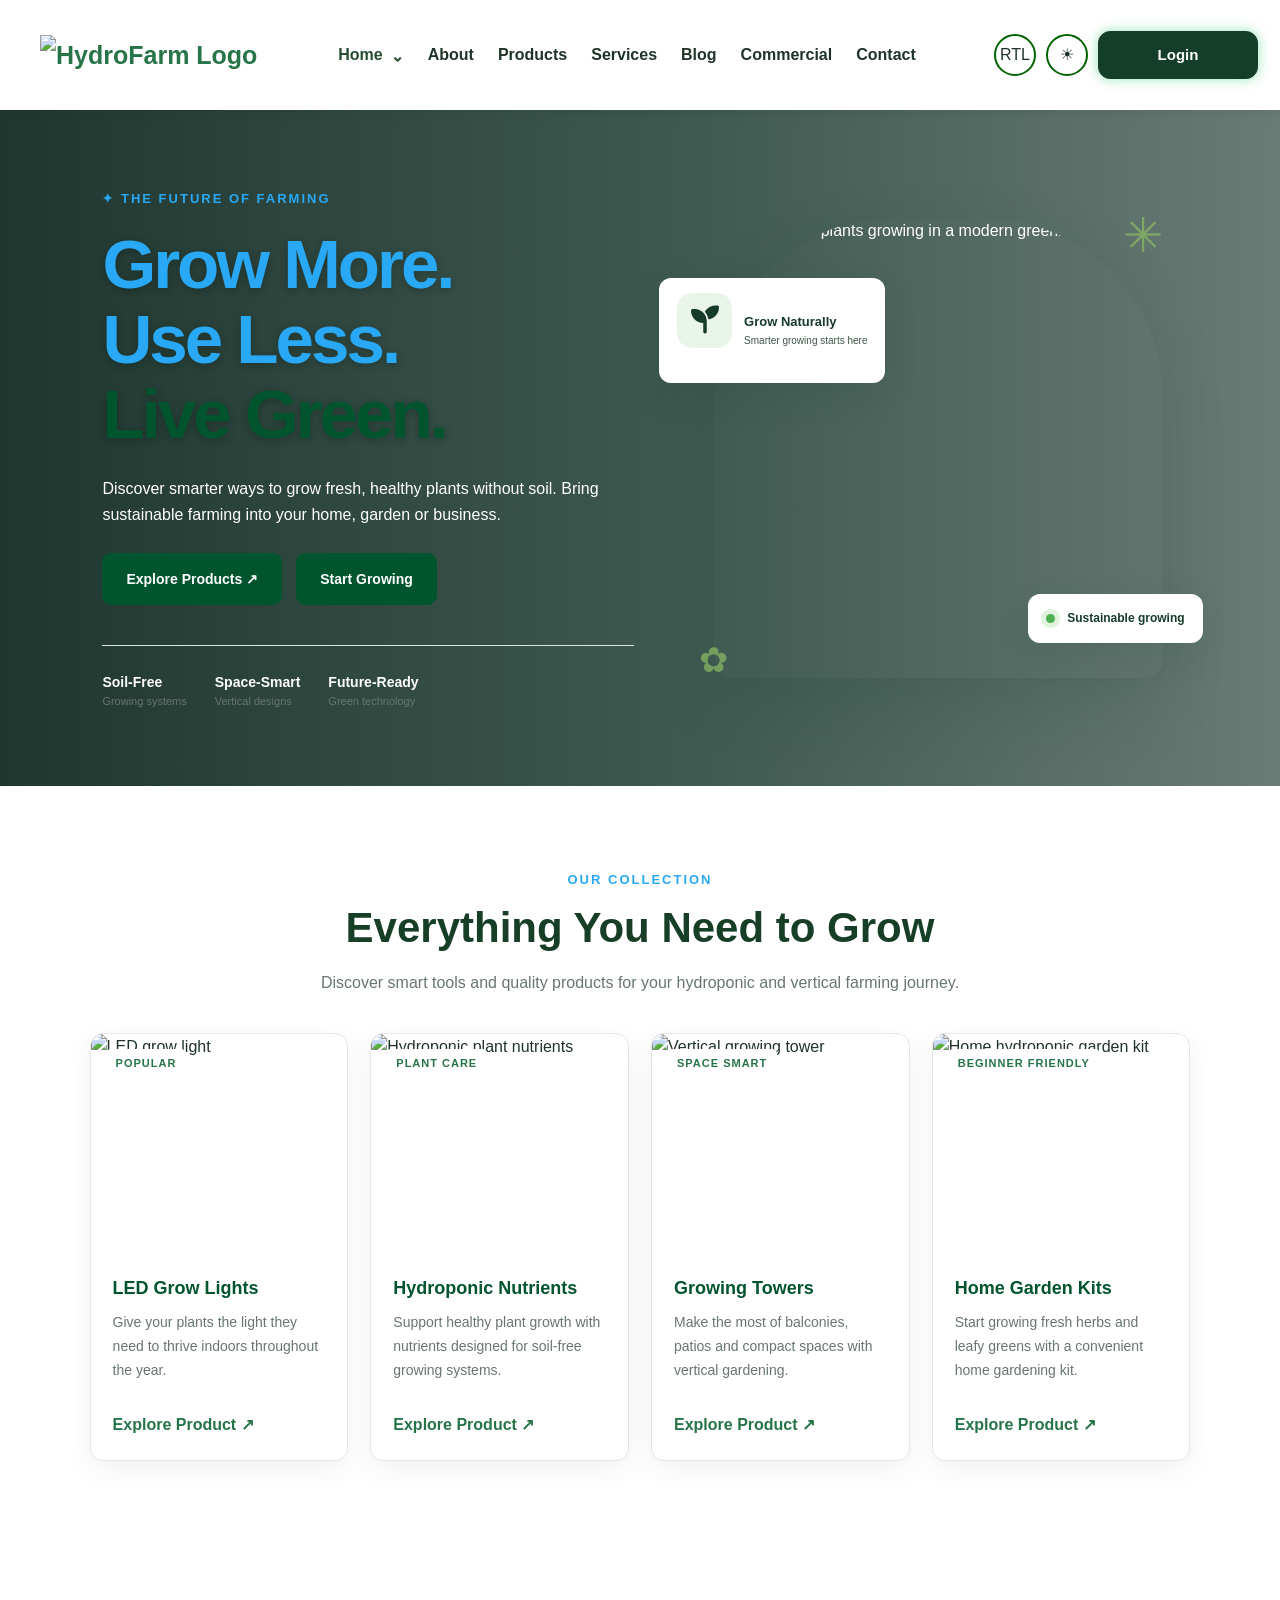
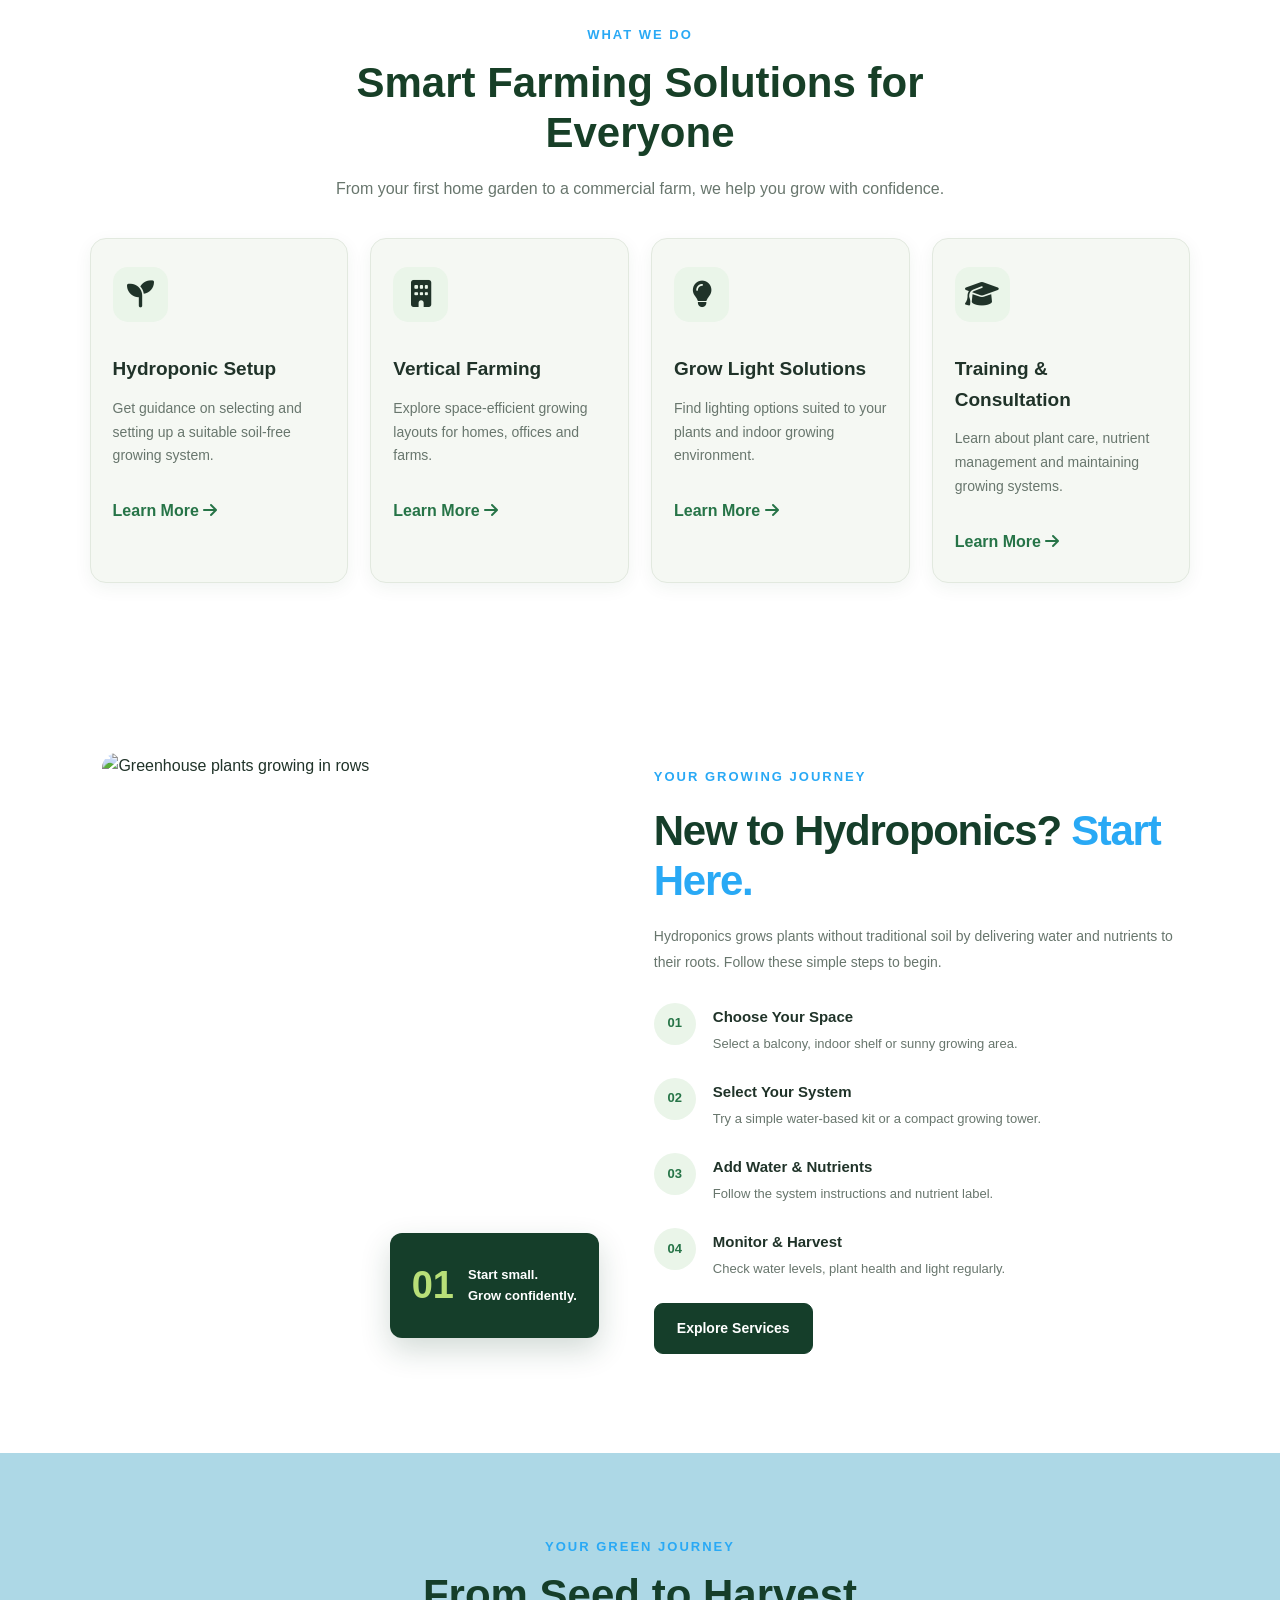
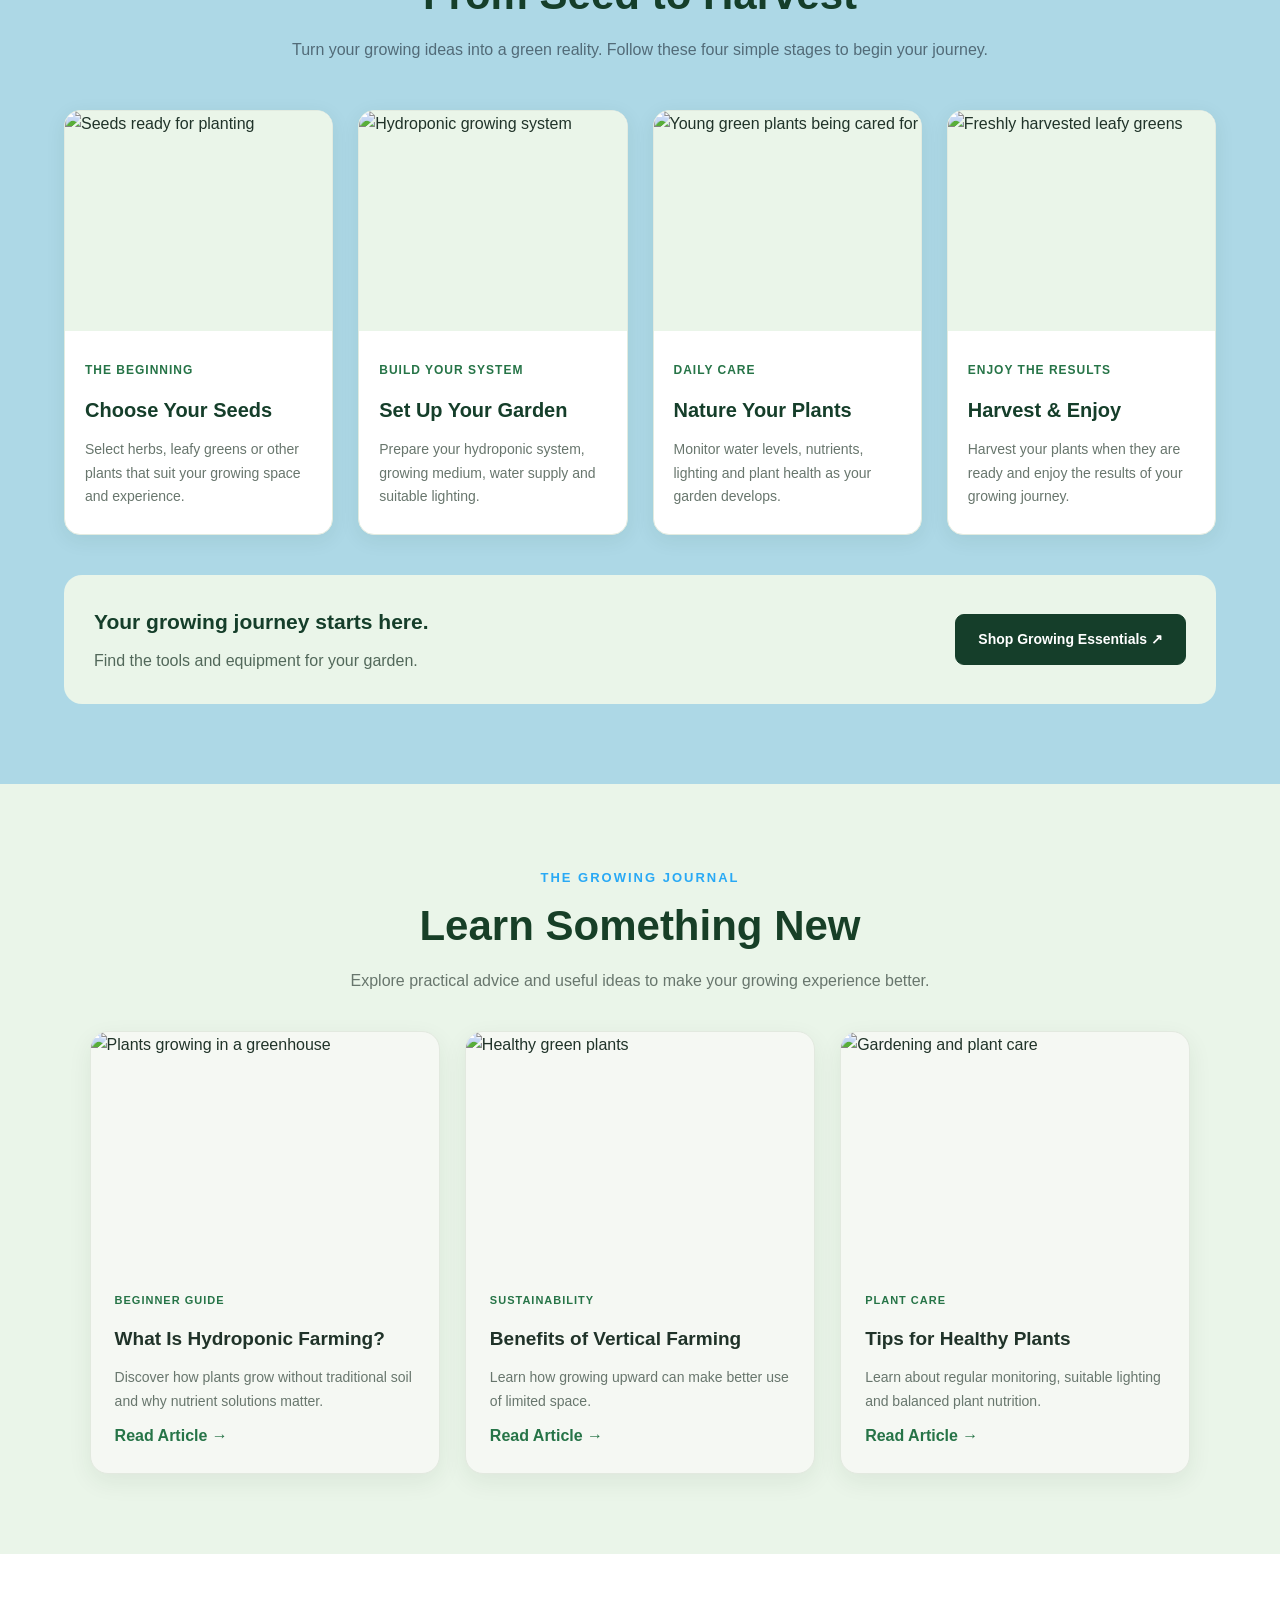
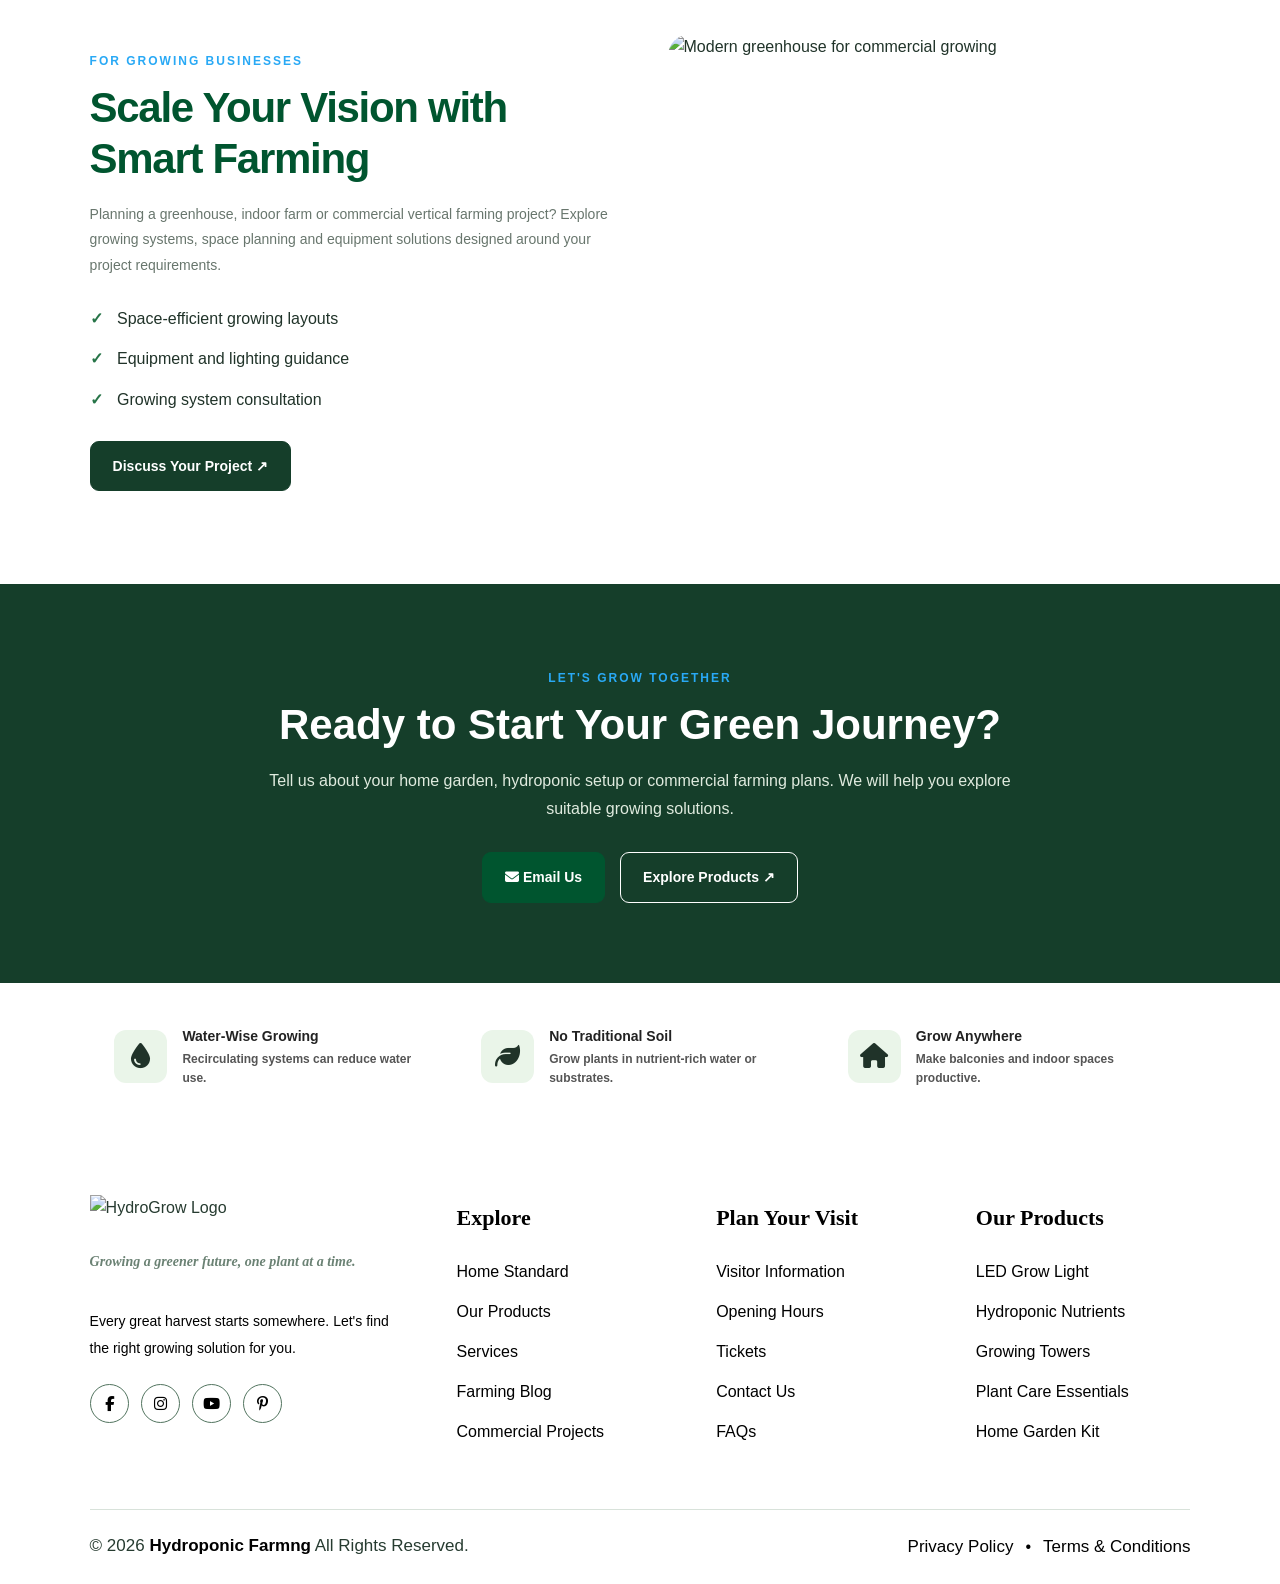
==== index.html @ 1d4b977a "Add files via upload" ====
<!DOCTYPE html>
<html lang="en">
<head>
    <meta charset="UTF-8">
    <meta name="viewport" content="width=device-width, initial-scale=1.0">
    <meta name="description" content="Discover hydroponic growing systems, vertical farms, grow lights, nutrients and commercial farming solutions.">
    <title>Hydroponic & Vertical Farming</title>

    <link rel="stylesheet" href="Demo website style.css">
    <link rel="stylesheet" href="theme.css">
    <link rel="stylesheet" href="Products.css">
    <script src="Products.js" defer></script>
    <link rel="stylesheet"
 href="https://cdnjs.cloudflare.com/ajax/libs/font-awesome/6.5.2/css/all.min.css">
</head>
<body>


<!-- Navigation -->
<header class="navbar">

    <!-- Logo -->
    <a href="index.html" class="logo">
        <img src="Images/hydrofarm-logo1.png" alt="HydroFarm Logo">
    </a>

    <!-- Mobile Menu Button -->
    <button class="menu-btn" id="menuBtn" aria-label="Toggle menu">
        ☰
    </button>

    <!-- Navigation Links -->
    <nav id="navMenu">

        <!-- Home Dropdown -->
        <div class="nav-dropdown" id="homeDropdown">

            <button
                class="nav-dropdown-btn"
                id="homeDropdownBtn"
                aria-expanded="false"
                aria-controls="homeDropdownMenu"
                type="button">

                <span>Home</span>
                <span class="dropdown-arrow">⌃</span>

            </button>

            <div class="dropdown-menu" id="homeDropdownMenu">

                <a href="index.html" class="dropdown-option">
                    Home-Classic
                </a>

                <a href="Home Standard.html" class="dropdown-option">
                    Home-Standard
                </a>

            </div>
        </div>

        <!-- Other Navigation Links -->
        <a href="About.html">About</a>
        <a href="Products.html">Products</a>
        <a href="Services.html">Services</a>
        <a href="Blog.html">Blog</a>
        <a href="Commercial.html">Commercial</a>
        <a href="Contact.html">Contact</a>

    </nav>

    <!-- Header Action Buttons -->
    <div class="header-actions">

        <button
            id="directionBtn"
            class="circle-btn"
            type="button"
            title="Switch RTL/LTR">
            RTL
        </button>

        <button
            id="themeBtn"
            class="circle-btn"
            type="button"
            title="Switch dark/light mode">
             <i class="fas fa-sun"></i>
        </button>

        <a href="Login.html" class="login-btn">
            Login
        </a>

    </div>

</header>


    <main>
        <!-- Home -->
        <section class="hero" id="home">
            <div class="hero-content">
                <span class="eyebrow"><b>✦ THE FUTURE OF FARMING</b></span>
                <h1>Grow More.<br>Use Less.<br><span>Live Green.</span></h1>

                <p>
                    Discover smarter ways to grow fresh, healthy plants
                    without soil. Bring sustainable farming into your
                    home, garden or business.
                </p>

                <div class="hero-actions">
                    <a href="Products.html" class="btn btn-primary">
                    Explore Products ↗
                    </a>
                    <a href="#guide" class="btn btn-outline">
                        Start Growing
                    </a>
                </div>

                <div class="hero-stats">
                    <div>
                        <strong>Soil-Free</strong>
                        <span>Growing systems</span>
                    </div>
                    <div>
                        <strong>Space-Smart</strong>
                        <span>Vertical designs</span>
                    </div>
                    <div>
                        <strong>Future-Ready</strong>
                        <span>Green technology</span>
                    </div>
                </div>
            </div>

            <div class="hero-visual">
                <div class="hero-image">
                    <img
                      src="https://images.unsplash.com/photo-1530836369250-ef72a3f5cda8?auto=format&fit=crop&w=1000&q=85"
                      alt="Fresh green plants growing in a modern greenhouse">
                </div>
                <div class="floating-card card-top">
                    <span class="service-icon">
            <i class="fa-solid fa-seedling"></i>
        </span>
                    <div>
                        <strong>Grow Naturally</strong>
                        <small>Smarter growing starts here</small>
                    </div>
                </div>
                <div class="floating-card card-bottom">
                    <span class="live-dot"></span>
                    Sustainable growing
                </div>
                <span class="decor decor-one">✳</span>
                <span class="decor decor-two">✿</span>
            </div>
        </section>

        
<!-- SECTION 1: FEATURED PRODUCTS -->
<section class="home-section products-section" id="products">
    <div class="section-heading">
        <span class="section-label">OUR COLLECTION</span>
        <h2>Everything You Need to Grow</h2>
        <p>Discover smart tools and quality products for your
           hydroponic and vertical farming journey.</p>
    </div>

    <div class="product-grid">
        <article class="product-card">
            <img src="Images/Lighting.jpg" alt="LED grow light">
            <div class="product-info">
                <span class="product-tag">POPULAR</span>
                <h3>LED Grow Lights</h3>
                <p>Give your plants the light they need to thrive
                   indoors throughout the year.</p>
                <a href="Products.html" class="product-link">Explore Product ↗</a>
            </div>
        </article>

        <article class="product-card">
            <img src="Images/Nutrients.jpg" alt="Hydroponic plant nutrients">
            <div class="product-info">
                <span class="product-tag">PLANT CARE</span>
                <h3>Hydroponic Nutrients</h3>
                <p>Support healthy plant growth with nutrients
                   designed for soil-free growing systems.</p>
                <a href="products.html" class="product-link">Explore Product ↗</a>
            </div>
        </article>

        <article class="product-card">
            <img src="Images/Growing Tower.jpeg" alt="Vertical growing tower">
            <div class="product-info">
                <span class="product-tag">SPACE SMART</span>
                <h3>Growing Towers</h3>
                <p>Make the most of balconies, patios and
                   compact spaces with vertical gardening.</p>
                <a href="products.html" class="product-link">Explore Product ↗</a>
            </div>
        </article>

        <article class="product-card">
            <img src="Images/Home Garden kit.jpeg" alt="Home hydroponic garden kit">
            <div class="product-info">
                <span class="product-tag">BEGINNER FRIENDLY</span>
                <h3>Home Garden Kits</h3>
                <p>Start growing fresh herbs and leafy greens
                   with a convenient home gardening kit.</p>
                <a href="products.html" class="product-link">Explore Product ↗</a>
            </div>
        </article>
    </div>
</section>


<!-- SECTION 2: OUR SERVICES -->
<section class="home-section services-section" id="services">
    <div class="section-heading">
        <span class="section-label">WHAT WE DO</span>
        <h2>Smart Farming Solutions for Everyone</h2>
        <p>From your first home garden to a commercial farm,
           we help you grow with confidence.</p>
    </div>

    <div class="service-grid">
        <article class="service-card">
            <span class="service-icon">
            <i class="fa-solid fa-seedling"></i>
        </span>
            <h3>Hydroponic Setup</h3>
            <p>Get guidance on selecting and setting up
               a suitable soil-free growing system.</p>
            <a href="Services.html#system-setup" class="learn-more">
    Learn More
    <i class="fa-solid fa-arrow-right"></i>
</a>
        </article>

        <article class="service-card">
            <span class="service-icon">
            <i class="fa-solid fa-building"></i>
        </span>
            <h3>Vertical Farming</h3>
            <p>Explore space-efficient growing layouts
               for homes, offices and farms.</p>
            <a href="Services.html#vertical-farming" class="learn-more">
    Learn More
    <i class="fa-solid fa-arrow-right"></i>
</a>
        </article>

        <article class="service-card">
            <span class="service-icon">
            <i class="fa-solid fa-lightbulb"></i>
        </span>
            <h3>Grow Light Solutions</h3>
            <p>Find lighting options suited to your plants
               and indoor growing environment.</p>
            <a href="Services.html#grow-lights" class="learn-more">
    Learn More
    <i class="fa-solid fa-arrow-right"></i>
</a>
        </article>

        <article class="service-card">
            <span class="service-icon">
            <i class="fa-solid fa-graduation-cap"></i>
        </span>
            <h3>Training & Consultation</h3>
            <p>Learn about plant care, nutrient management
               and maintaining growing systems.</p>
            <a href="Services.html#training" class="learn-more">
    Learn More
    <i class="fa-solid fa-arrow-right"></i>
</a>
</article>
    </div>
</section>


<!-- Getting Started Guide -->
        <section class="guide-section section-pad" id="guide">
            <div class="guide-image">
                <img src="Images/Hydro Grow.jpeg"
                     alt="Greenhouse plants growing in rows">
                <div class="guide-badge">
                    <strong>01</strong>
                    <span>Start small.<br>Grow confidently.</span>
                </div>
            </div>

            <div class="guide-content">
                <span class="eyebrow">YOUR GROWING JOURNEY</span>
                <h2>New to Hydroponics? <span>Start Here.</span></h2>
                <p>
                    Hydroponics grows plants without traditional soil by
                    delivering water and nutrients to their roots.
                    Follow these simple steps to begin.
                </p>

                <div class="guide-step">
                    <span>01</span>
                    <div>
                        <h3>Choose Your Space</h3>
                        <p>Select a balcony, indoor shelf or sunny growing area.</p>
                    </div>
                </div>
                <div class="guide-step">
                    <span>02</span>
                    <div>
                        <h3>Select Your System</h3>
                        <p>Try a simple water-based kit or a compact growing tower.</p>
                    </div>
                </div>
                <div class="guide-step">
                    <span>03</span>
                    <div>
                        <h3>Add Water & Nutrients</h3>
                        <p>Follow the system instructions and nutrient label.</p>
                    </div>
                </div>
                <div class="guide-step">
                    <span>04</span>
                    <div>
                        <h3>Monitor & Harvest</h3>
                        <p>Check water levels, plant health and light regularly.</p>
                    </div>
                </div>

                <a href="Services.html" class="btn btn-primary">Explore Services</a>
            </div>
        </section>

        
<!-- FROM SEED TO HARVEST SECTION -->
<section class="home-section growing-journey" id="growing-journey">

    <div class="section-heading">
        <span class="section-label">YOUR GREEN JOURNEY</span>
        <h2>From Seed to Harvest</h2>
        <p>
            Turn your growing ideas into a green reality.
            Follow these four simple stages to begin your journey.
        </p>
    </div>

    <div class="journey-grid">

        <article class="journey-card">
            <div class="journey-image">
                <img src="https://images.openai.com/static-rsc-4/laPDtwfWB7x_mYzNQVy4AVX5gczpp1MYtW0mBjUUhuLgsRih-iyQB8n3aySgAECqVFrZUuNMejgtlQ34CsvMs4uOxG6k3aVwr4HMOtHiqcfyshX1XBNC2CRhuJgwHwJ1_CMMY5y2VlRjrvypDsx1McM4yxM2LsfWuIJ-66L0RxRb8qsvPK1Mo9UEW0eZeQac?purpose=fullsize"
                     alt="Seeds ready for planting">
            </div>
            <div class="journey-info">
                <span class="journey-label">THE BEGINNING</span>
                <h3>Choose Your Seeds</h3>
                <p>
                    Select herbs, leafy greens or other plants
                    that suit your growing space and experience.
                </p>
            </div>
        </article>

        <article class="journey-card">
            <div class="journey-image">
                <img src="https://images.openai.com/static-rsc-4/8_D9HpbYccD54U1O4oKFGG8KBFbTTvFDsy6oyhKM2a5kppI2V4eMaiGUsXeQMnFAGkc35G7nu4OCMx4szwvEWk9XmXLlIpM9ECM3dt_IJ6n0JbD_LncAJIm_EmFGmHVpYXfgVc_sn5tfJC4dWUUcl53amHxiuT079HYbCpan_jB_9j9FBg7O_TWgmcuI4_dF?purpose=fullsize"
                     alt="Hydroponic growing system">
            </div>
            <div class="journey-info">
                <span class="journey-label">BUILD YOUR SYSTEM</span>
                <h3>Set Up Your Garden</h3>
                <p>
                    Prepare your hydroponic system, growing medium,
                    water supply and suitable lighting.
                </p>
            </div>
        </article>

        <article class="journey-card">
            <div class="journey-image">
                <img src="https://images.openai.com/static-rsc-4/_48DK7Mi42ES18Aer_qyID7BKCCMGYrzeb2TPNBhr3-UrBtlWAPXwJ-zUjAERQgy1I-TB147TMkhudRya3wnzY7MujOaeAlgNCVPO6RaX_VkakALY8Rqohbidf7ASNuAyykNSQy2-fpQHJpprNERe1g7yn0tfaCqORE4A4tnLgOR1q77RJDETEfl-ZWqrPtO?purpose=fullsize"
                     alt="Young green plants being cared for">
            </div>
            <div class="journey-info">
                <span class="journey-label">DAILY CARE</span>
                <h3>Nature Your Plants</h3>
                <p>
                    Monitor water levels, nutrients, lighting
                    and plant health as your garden develops.
                </p>
            </div>
        </article>

        <article class="journey-card">
            <div class="journey-image">
                <img src="Images/Fresh Harvest.jpg"
                     alt="Freshly harvested leafy greens">
            </div>
            <div class="journey-info">
                <span class="journey-label">ENJOY THE RESULTS</span>
                <h3>Harvest & Enjoy</h3>
                <p>
                    Harvest your plants when they are ready
                    and enjoy the results of your growing journey.
                </p>
            </div>
        </article>

    </div>

    <div class="journey-action">
        <div>
            <h3>Your growing journey starts here.</h3>
            <p>Find the tools and equipment for your garden.</p>
        </div>

        <a href="Products.html" class="btn btn-primary">
            Shop Growing Essentials ↗
        </a>
    </div>

</section>



<!-- SECTION 4: BLOG PREVIEW -->
<section class="home-section blog-section" id="blogs">
    <div class="section-heading">
        <span class="section-label">THE GROWING JOURNAL</span>
        <h2>Learn Something New</h2>
        <p>Explore practical advice and useful ideas
           to make your growing experience better.</p>
    </div>

    <div class="blog-grid">
        <article class="blog-card">
            <img
                src="https://images.unsplash.com/photo-1530836369250-ef72a3f5cda8?auto=format&fit=crop&w=800&q=85"
                alt="Plants growing in a greenhouse">
            <div class="blog-content">
                <span class="blog-category">BEGINNER GUIDE</span>
                <h3>What Is Hydroponic Farming?</h3>
                <p>Discover how plants grow without traditional soil
                   and why nutrient solutions matter.</p>
                <a href="Blog-Article.html?article=hydroponic" class="read-article">
    Read Article →
</a>
            </div>
        </article>

        <article class="blog-card">
            <img
                src="https://images.unsplash.com/photo-1497250681960-ef046c08a56e?auto=format&fit=crop&w=800&q=85"
                alt="Healthy green plants">
            <div class="blog-content">
                <span class="blog-category">SUSTAINABILITY</span>
                <h3>Benefits of Vertical Farming</h3>
                <p>Learn how growing upward can make better
                   use of limited space.</p>
                <a href="Blog-Article.html?article=vertical" class="read-article">
    Read Article →
</a>
            </div>
        </article>

        <article class="blog-card">
            <img
                src="https://images.unsplash.com/photo-1416879595882-3373a0480b5b?auto=format&fit=crop&w=800&q=85"
                alt="Gardening and plant care">
            <div class="blog-content">
                <span class="blog-category">PLANT CARE</span>
                <h3>Tips for Healthy Plants</h3>
                <p>Learn about regular monitoring, suitable lighting
                   and balanced plant nutrition.</p>
                   <a href="Blog-Article.html?article=lighting" class="read-article">
    Read Article →
</a>
                
            </div>
        </article>
    </div>
</section>


<!-- SECTION 5: COMMERCIAL FARMING -->
<section class="home-section commercial-section" id="commercial">
    <div class="commercial-content">
        <span class="section-label">FOR GROWING BUSINESSES</span>
        <h2>Scale Your Vision with Smart Farming</h2>
        <p>
            Planning a greenhouse, indoor farm or commercial
            vertical farming project? Explore growing systems,
            space planning and equipment solutions designed
            around your project requirements.
        </p>

        <div class="commercial-features">
            <div>
                <span>✓</span>
                Space-efficient growing layouts
            </div>
            <div>
                <span>✓</span>
                Equipment and lighting guidance
            </div>
            <div>
                <span>✓</span>
                Growing system consultation
            </div>
        </div>

        <a href="#contact" class="btn btn-primary">
            Discuss Your Project ↗
        </a>
    </div>

    <div class="commercial-image">
        <img
            src="https://images.unsplash.com/photo-1530836369250-ef72a3f5cda8?auto=format&fit=crop&w=1000&q=85"
            alt="Modern greenhouse for commercial growing">
    </div>
</section>


<!-- SECTION 6: CONTACT / CALL TO ACTION -->
<section class="home-section contact-cta" id="contact">
    <div class="cta-content">
        <span class="section-label">LET'S GROW TOGETHER</span>
        <h2>Ready to Start Your Green Journey?</h2>
        <p>
            Tell us about your home garden, hydroponic setup
            or commercial farming plans. We will help you
            explore suitable growing solutions.
        </p>

        <div class="cta-buttons">
            <a href="mailto:hello@hydrofarm.example"
               class="btn btn-light">
                <span><i class="fa-solid fa-envelope"></i></span> Email Us
            </a>

            <a href="#products" class="btn btn-cta-outline">
                Explore Products ↗
            </a>
        </div>
    </div>
</section>


        <!-- Benefits -->
        <section class="benefits section-pad">
            <div class="benefit">
                <span class="benefit-icon">
                    <i class="fa-solid fa-droplet"></i>
                </span>
                <div>
                    <h3>Water-Wise Growing</h3>
                    <p><b>Recirculating systems can reduce water use.</b></p>
                </div>
            </div>
            <div class="benefit">
                <span class="benefit-icon">
                    <i class="fa-solid fa-leaf"></i>
                </span>
                <div>
                    <h3>No Traditional Soil</h3>
                    <p><b>Grow plants in nutrient-rich water or substrates.</b></p>
                </div>
            </div>
            <div class="benefit">
                <span class="benefit-icon">
                    <i class="fa-solid fa-house"></i>
                </span>
                <div>
                    <h3>Grow Anywhere</h3>
                    <p><b>Make balconies and indoor spaces productive.</b></p>
                </div>
            </div>
        </section>


        <!-- Footer -->


<footer class="main-footer">

    <div class="footer-container">

        <!-- Brand Section -->
        <div class="footer-brand">

            <a href="#home" class="footer-logo">
                <img src="Images/hydrofarm-logo1.png"
                     alt="HydroGrow Logo">
            </a>

            <p class="tagline">
                Growing a greener future, one plant at a time.
            </p>

            <p class="brand-description">
                Every great harvest starts somewhere.
                Let's find the right growing solution for you.
            </p>

            <div class="social-icons">
                <a href="#" aria-label="Facebook">
                    <i class="fa-brands fa-facebook-f"></i>
                </a>

                <a href="#" aria-label="Instagram">
                    <i class="fa-brands fa-instagram"></i>
                </a>

                <a href="#" aria-label="YouTube">
                    <i class="fa-brands fa-youtube"></i>
                </a>

                <a href="#" aria-label="Pinterest">
                    <i class="fa-brands fa-pinterest-p"></i>
                </a>
            </div>
        </div>

        <!-- Column 1 -->
        <div class="footer-column">
            <strong><h3>Explore</h3></strong>

            <ul>
                <li><a href="Home Standard.html">Home Standard</a></li>
                <li><a href="Products.html">Our Products</a></li>
                <li><a href="Services.html">Services</a></li>
                <li><a href="Blog.html">Farming Blog</a></li>
                <li><a href="Commercial.html">Commercial Projects</a></li>
            </ul>
        </div>

        <!-- Column 2 -->
        <div class="footer-column">
            <strong><h3>Plan Your Visit</h3></strong>

            <ul>
                <li><a href="Book-Visit.html">Visitor Information</a></li>
                <li><a href="Book-Visit.html">Opening Hours</a></li>
                <li><a href="#tickets">Tickets</a></li>
                <li><a href="Contact.html">Contact Us</a></li>
                <li><a href="Contact.html">FAQs</a></li>
            </ul>
        </div>

        <!-- Column 3 -->
        <div class="footer-column">
            <strong><h3>Our Products</h3></strong>

            <ul>
                <li><a href="Products.html">LED Grow Light</a></li>
                <li><a href="Products.html">Hydroponic Nutrients</a></li>
                <li><a href="Products.html">Growing Towers</a></li>
                <li><a href="Products.html">Plant Care Essentials</a></li>
                <li><a href="Products.html">Home Garden Kit</a></li>
            </ul>
        </div>

    </div>

    <!-- Bottom Footer -->
    <div class="footer-bottom">

        <p>
            &copy; <span id="current-year"></span>
            <strong>Hydroponic Farmng</strong> All Rights Reserved.
        </p>

        <div class="legal-links">
            <a href="#privacy">Privacy Policy</a>
            <span class="separator">•</span>
            <a href="#terms">Terms &amp; Conditions</a>
        </div>

    </div>

</footer>


<script>
    document.getElementById("current-year").textContent =
        new Date().getFullYear();
</script>

<script src="Demo website script.js"></script>

</body>
</html>
---- Demo website style.css ----
/* HydroGrow brand colors */
:root {
    --primary: #064E46;
    --primary-dark: #043B35;
    --secondary: #75C442;
    --secondary-light: #EAF5E2;

    --background: #FFFFFF;
    --surface: #F5F8F3;
    --text: #203329;
    --muted: #68766D;
    --border: #DDE6DE;
}

/* Dark mode */
body.dark {
    --background: #151A17;
    --surface: #202722;
    --text: #F0F5F1;
    --muted: #B7C1B9;
    --border: #354239;
}

/* Apply theme colors */
body {
    background: var(--background);
    color: var(--text);
}

h1, h2, h3, h4 {
    color: var(--primary);
}

body.dark h1,
body.dark h2,
body.dark h3,
body.dark h4 {
    color: var(--text);
}

a {
    color: var(--primary);
}

.btn-primary,
button.primary-btn {
    background: var(--primary);
    color: #FFFFFF;
    border: 1px solid var(--primary);
}

.btn-primary:hover,
button.primary-btn:hover {
    background: var(--primary-dark);
}

.btn-secondary,
button.secondary-btn {
    background: var(--secondary);
    color: #153E2A;
    border: 1px solid var(--secondary);
}

.btn-secondary:hover,
button.secondary-btn:hover {
    filter: brightness(0.95);
}

.product-card,
.service-card,
.blog-card,
.journey-card {
    background: var(--surface);
    border-color: var(--border);
}

.section-label,
.product-tag,
.journey-label {
    color: var(--primary);
}

body.dark .section-label,
body.dark .product-tag,
body.dark .journey-label {
    color: var(--secondary);
}





/* ===== GLOBAL STYLES ===== */
:root {
    --green: #267447;
    --green-dark: #153e2a;
    --green-light: #eaf5e9;
    --lime: #b8df78;
    --text: #203329;
    --muted: #68766d;
    --white: #ffffff;
    --background: lightblue;
}

* {
    margin: 0;
    padding: 0;
    box-sizing: border-box;
}

html {
    scroll-behavior: smooth;
    scroll-padding-top: 85px;
}

body {
    font-family: Arial, Helvetica, sans-serif;
    background: var(--background);
    margin: 0;
    padding-top: 0;
    color: var(--text);
    line-height: 1.6;
}

a {
    text-decoration: none;
    color: inherit;
}

button, input, select, textarea {
    font: inherit;
}

button, a {
    -webkit-tap-highlight-color: transparent;
}

img {
    display: block;
    width: 100%;
    object-fit: cover;
}

section {
    scroll-margin-top: 75px;
}

.section-pad {
    padding: 90px 8%;
}

/* ===== NAVIGATION ===== */
.navbar {
    position: sticky;
    top: 0;
    z-index: 1000;

    width: 100%;
    box-sizing: border-box;

    display: flex;
    align-items: center;
    justify-content: space-between;

    background-color: #ffffff;
    box-shadow: 0 2px 10px rgba(0, 0, 0, 0.08);
}

.nav-links .nav-button {
    background: var(--green);
    color: green;
    align-items: center;
    padding: 12px 19px;
    border-radius: 7px;
}

.logo {
  display: inline-flex;
  flex-shrink: 0;
  align-items: center;
  gap: 8px;
  padding-left: 30px;
  margin-left: 10px;
  color: var(--green);
  font-size: 25px;
  font-weight: bold;
  white-space: nowrap;
  
}

.logo img {
    display: block;
    width: 220px;
    max-width: 100%;
    height: auto;
    object-fit: contain;
}

/* Logo Visibility */
body.dark .navbar .logo {
    display: inline-flex;
    align-items: center;
    visibility: visible !important;
    opacity: 1 !important;
}

body.dark .navbar .logo img {
    display: block;
    visibility: visible !important;
    opacity: 1 !important;
    max-width: 100%;
    height: auto;
}

nav {
  display: flex;
  gap: 22px;
}

nav a {
  font-size: 13px;
  font-weight: bold;
}

nav a:hover {
  color: blue;
}

.header-actions {
  display: flex;
  position: sticky;
    top: 0;
    z-index: 1000;
  gap: 8px;
}

.circle-btn {
  width: 42px;
  height: 42px;
  border: 2px solid darkgreen;
  transition: all 0.3s ease;
  cursor: pointer;
  transition: all 0.3s ease;
  border-radius: 50%;
  background: white;
  color: var(--text);
}

.circle-btn:hover {
    background-color: #228b22;
    color: #ffffff;
    border-color: #228b22;
    transform: translateY(-3px);
    box-shadow: 0 5px 12px rgba(34, 139, 34, 0.3);
}

.login-btn {
    display: inline-block;
    padding: 10px 25px;
    background: linear-gradient(135deg, #2ecc71, darkgreen);
    color: #ffffff !important;
    text-decoration: none;
    font-size: 16px;
    font-weight: bold;
    border: 2px solid #72e69a;
    border-radius: 30px;
    box-shadow: 0 0 12px rgba(46, 204, 113, 0.5);
    transition: all 0.3s ease;
}

/* Hover Effect */
.login-btn:hover {
    background: #ffffff;
    color: #16803d !important;
    transform: translateY(-3px) scale(1.05);
    box-shadow: 0 0 22px rgba(46, 204, 113, 0.8);
}

.menu-btn {
  display: none;
  padding: 8px 12px;
  border: 1px solid var(--border);
  border-radius: 8px;
  background: var(--card);
  color: var(--text);
  font-size: 20px;
}

/* Home dropdown container */
.nav-dropdown {
    position: relative;
}

/* Home button */
.nav-dropdown-btn {
    display: inline-flex;
    align-items: center;
    justify-content: center;
    gap: 8px;
    white-space: nowrap;
}

/* Arrow animation */
.dropdown-arrow {
    display: inline-block;
    width: 12px;
    text-align: center;
    line-height: 1;
    font-size: 16px;
    transform: rotate(180deg);
    transition: none;
}

/* Dropdown box */
.dropdown-menu {
    position: absolute;
    top: calc(100% + 15px);
    left: -18px;
    width: 310px;
    padding: 22px 25px;
    background: #ffffff;
    border: 3px solid #23a3b7;
    border-radius: 28px;
    box-shadow: 0 15px 35px rgba(0, 0, 0, 0.12);
    z-index: 2000;

    opacity: 0;
    visibility: hidden;
    transform: translateY(12px);
    transition: all 0.25s ease;
}

/* Show dropdown */
.nav-dropdown.open .dropdown-menu {
    opacity: 1;
    visibility: visible;
    transform: translateY(0);
}

/* Rotate arrow when open */
.nav-dropdown.open .dropdown-arrow {
    transform: rotate(180deg);
}

/* Dropdown links */
.dropdown-option {
    display: block;
    padding: 13px 0;
    color: #304b32;
    text-decoration: none;
    font-size: 19px;
    font-weight: 600;
    transition: color 0.3s;
}

.dropdown-option.active {
    color: #21a2b6;
    border-bottom: 4px solid #21a2b6;
    width: fit-content;
}

.dropdown-option:hover {
    color: #21a2b6;
}

/* Mobile dropdown */
@media (max-width: 768px) {
    .nav-dropdown {
        width: 100%;
    }

    .nav-dropdown-btn {
        width: 100%;
        justify-content: space-between;
    }

    .dropdown-menu {
        position: static;
        width: auto;
        margin-top: 10px;
        border-radius: 18px;
        padding: 12px 20px;
        box-shadow: none;
    }
}

/* ===== HERO SECTION ===== */
.hero {
    min-height: 650px;
    padding: 75px 8%;
    display: grid;
    grid-template-columns: 1fr 0.9fr;
    align-items: center;
    gap: 65px;
    background:
        radial-gradient(circle at 90% 15%, lightblue, transparent 35%),
        linear-gradient(120deg, lightblue, lightblue);
    overflow: hidden;
}

.eyebrow {
    display: inline-block;
    font-size: 12px;
    font-weight: 800;
    letter-spacing: 2px;
    color: var(--primary);
    margin-bottom: 18px;
}

.hero h1 {
    font-size: clamp(46px, 5.4vw, 76px);
    line-height: 1.08;
    letter-spacing: -3px;
    color: var(--green-dark);
}

.hero h1 span,
.section-heading h2 span,
.guide-content h2 span,
.commercial-content h2 span,
.contact-intro h2 span {
    color: var(--green);
}

.hero-content > p {
    max-width: 500px;
    color: var(--muted);
    margin: 25px 0;
    font-size: 16px;
}

.hero-actions {
    display: flex;
    flex-wrap: wrap;
    gap: 14px;
}

.btn {
    display: inline-flex;
    justify-content: center;
    align-items: center;
    gap: 8px;
    border: 2px solid transparent;
    border-radius: 7px;
    padding: 13px 22px;
    font-size: 14px;
    font-weight: 700;
    cursor: pointer;
    transition: transform 0.3s, background 0.3s, color 0.3s;
}

.btn:hover {
    transform: translateY(-3px);
}

.btn-primary {
    background: var(--green);
    color: white;
}

.btn-primary:hover {
    background: var(--green-dark);
}

.btn-outline {
    border-color: #c9d9ca;
    color: var(--green-dark);
    background: white;
}

.btn-outline:hover {
    border-color: var(--green);
}

.hero-stats {
    display: flex;
    flex-wrap: wrap;
    gap: 28px;
    margin-top: 40px;
    padding-top: 25px;
    border-top: 1px solid #d9e6d7;
}

.hero-stats div {
    display: flex;
    flex-direction: column;
}

.hero-stats strong {
    color: var(--green-dark);
    font-size: 14px;
}

.hero-stats span {
    font-size: 11px;
    color: var(--muted);
}

/* Hero image and floating animation */
.hero-visual {
    position: relative;
    padding: 15px;
}

.hero-image {
    height: 460px;
    border-radius: 180px 180px 18px 18px;
    overflow: hidden;
    box-shadow: 0 25px 65px rgba(21, 62, 42, 0.15);
    animation: imageReveal 1s ease both;
}

.hero-image img {
    height: 100%;
    transition: transform 0.7s;
}

.hero-image:hover img {
    transform: scale(1.05);
}

.floating-card {
    position: absolute;
    z-index: 2;
    display: flex;
    align-items: center;
    gap: 12px;
    padding: 15px 18px;
    border-radius: 12px;
    background: white;
    box-shadow: 0 12px 35px rgba(21, 62, 42, 0.12);
    animation: float 4s ease-in-out infinite;
}

.card-top {
    top: 75px;
    left: -40px;
}

.card-top > span {
    font-size: 28px;
}

.floating-card strong,
.floating-card small {
    display: block;
}

.floating-card strong {
    font-size: 13px;
}

.floating-card small {
    font-size: 10px;
    color: var(--muted);
}

.card-bottom {
    bottom: 50px;
    right: -25px;
    font-size: 12px;
    font-weight: 700;
    animation-delay: 1s;
}

.live-dot {
    width: 9px;
    height: 9px;
    border-radius: 50%;
    background: #63b957;
    box-shadow: 0 0 0 5px #e1f3dc;
}

.decor {
    position: absolute;
    color: #8bbd65;
    opacity: 0.7;
    animation: float 5s ease-in-out infinite;
}

.decor-one {
    top: -5px;
    right: 15px;
    font-size: 48px;
}

.decor-two {
    bottom: 5px;
    left: 0;
    font-size: 35px;
    animation-delay: 1.5s;
}

/* ===== BENEFITS ===== */
.benefits {
    padding-top: 30px;
    padding-bottom: 30px;
    display: grid;
    grid-template-columns: repeat(3, 1fr);
    gap: 25px;
    background: white;
}

.benefit {
    display: flex;
    gap: 15px;
    align-items: center;
    padding: 12px;
}

.benefit-icon {
    flex-shrink: 0;
    width: 53px;
    height: 53px;
    display: grid;
    place-items: center;
    background: var(--green-light);
    border-radius: 12px;
    font-size: 25px;
}

.benefit h3 {
    font-size: 14px;
    margin-bottom: 3px;
    color: darkgreen;
}

.benefit p {
    font-size: 12px;
    color: var(--muted);
}

/* ===== PRODUCTS ===== */
.products-section {
    background: #f8faf6;
}

.section-heading1 {
    text-align: center;
    margin-bottom: 35px;
}

.section-heading1 .eyebrow {
    margin-bottom: 8px;
}

.section-heading1 h2,
.guide-content h2,
.commercial-content h2,
.contact-intro h2 {
    font-size: clamp(30px, 3.5vw, 45px);
    line-height: 1.2;
    color: var(--green-dark);
    letter-spacing: -1.3px;
}

.section-heading1 p {
    margin-top: 12px;
    color: var(--muted);
}

.filter-buttons {
    display: flex;
    justify-content: center;
    flex-wrap: wrap;
    gap: 10px;
    margin-bottom: 35px;
}

.filter-btn {
    border: 1px solid #dce6da;
    padding: 10px 18px;
    border-radius: 30px;
    background: white;
    color: var(--text);
    font-size: 13px;
    font-weight: 600;
    cursor: pointer;
    transition: 0.3s;
}

.filter-btn:hover,
.filter-btn.active {
    background: var(--green);
    color: white;
    border-color: var(--green);
}

.product-grid {
    display: grid;
    grid-template-columns: repeat(3, minmax(0, 1fr));
    gap: 25px;
}

.product-card {
    background: white;
    border-radius: 14px;
    overflow: hidden;
    border: 1px solid #edf0e9;
    transition: transform 0.3s, box-shadow 0.3s;
    animation: fadeUp 0.6s ease both;
}

.product-card:hover {
    transform: translateY(-7px);
    box-shadow: 0 18px 40px rgba(21, 62, 42, 0.1);
}

.product-card[hidden] {
    display: none;
}

.product-image {
    height: 230px;
    position: relative;
    overflow: hidden;
    background: var(--green-light);
}

.product-image img {
    height: 100%;
    transition: transform 0.5s;
}

.product-card:hover .product-image img {
    transform: scale(1.07);
}

.product-tag {
    position: absolute;
    top: 15px;
    left: 15px;
    background: white;
    color: var(--green);
    padding: 6px 10px;
    border-radius: 5px;
    font-size: 10px;
    font-weight: 800;
    letter-spacing: 1px;
}

body.dark .product-tag {
    background-color: #294b35 !important;
    color: #ffffff !important;
    border: 1px solid #5a8063;
}

.product-info {
    padding: 20px;
}

.product-info h3 {
    font-size: 18px;
    color: var(--green-dark);
}

.product-info > p {
    color: var(--muted);
    font-size: 13px;
    margin: 8px 0 20px;
}

.product-bottom {
    display: flex;
    align-items: center;
    justify-content: space-between;
    gap: 10px;
}

.product-price {
    color: var(--green);
    font-size: 12px;
    font-weight: 700;
}

.details-btn {
    width: 38px;
    height: 38px;
    background: var(--green-light);
    color: var(--green);
    border: none;
    border-radius: 50%;
    font-size: 20px;
    cursor: pointer;
    transition: 0.3s;
}

.details-btn:hover {
    background: var(--green);
    color: white;
}

/* Details Button - Dark Mode */
body.dark .details-btn {
    background-color: #2e6b42 !important;
    color: #ffffff !important;
    border: 1px solid #75a982 !important;
    opacity: 1 !important;
    visibility: visible !important;
    box-shadow: 0 4px 12px rgba(0, 0, 0, 0.3);
}

/* Hover Effect */
body.dark .details-btn:hover {
    background-color: #438b59 !important;
    color: #ffffff !important;
    transform: translateY(-2px);
    cursor: pointer;
}

/* ===== GETTING STARTED GUIDE ===== */
.guide-section {
    display: grid;
    grid-template-columns: 0.9fr 1fr;
    align-items: center;
    gap: 80px;
    background: white;
}

.guide-image {
    position: relative;
}

.guide-image > img {
    height: 610px;
    border-radius: 15px;
}

.guide-badge {
    position: absolute;
    bottom: 25px;
    right: -25px;
    background: var(--green-dark);
    color: white;
    padding: 22px;
    border-radius: 12px;
    display: flex;
    align-items: center;
    gap: 14px;
    box-shadow: 0 12px 30px #153e2a30;
}

.guide-badge strong {
    font-size: 38px;
    color: var(--lime);
}

.guide-badge span {
    font-size: 13px;
    font-weight: 600;
}

.guide-content > p,
.commercial-content > p,
.contact-intro > p {
    color: var(--muted);
    margin: 18px 0 28px;
    font-size: 14px;
}

.guide-step {
    display: flex;
    gap: 17px;
    margin: 23px 0;
}

.guide-step > span {
    width: 42px;
    height: 42px;
    flex-shrink: 0;
    display: grid;
    place-items: center;
    border-radius: 50%;
    background: var(--green-light);
    color: var(--green);
    font-weight: 800;
    font-size: 13px;
}

/* Step Number */
body.dark .guide-step span {
    background-color: #3c704a !important;
    color: #ffffff !important;
    -webkit-text-fill-color: #ffffff !important;
}

.guide-step h3 {
    font-size: 15px;
    margin-bottom: 4px;
}

.guide-step p {
    color: var(--muted);
    font-size: 13px;
}

/* ===== COMMERCIAL SYSTEMS ===== */
.commercial-section {
    background: var(--green-dark);
    color: white;
    display: grid;
    grid-template-columns: 1fr 0.9fr;
    align-items: center;
    gap: 60px;
}

.commercial-content .eyebrow {
    color: var(--primary);
}

.commercial-content h2 {
    color: white;
}

.commercial-content h2 span {
    color: var(--lime);
}

.commercial-content > p {
    color: #d1dfd4;
}

.commercial-list {
    list-style: none;
    margin: 25px 0 32px;
}

.commercial-list li {
    margin: 12px 0;
    color: #edf6ed;
    font-size: 14px;
}

.btn-light {
    background: var(--lime);
    color: var(--green-dark);
}

.btn-light:hover {
    background: white;
}

.commercial-image img {
    height: 450px;
    border-radius: 15px;
}

/* ===== CONTACT FORM ===== */
.contact-section {
    display: grid;
    grid-template-columns: 0.8fr 1.2fr;
    gap: 80px;
    align-items: start;
    background: lightblue;
}

.contact-note {
    display: flex;
    gap: 14px;
    align-items: center;
    padding: 20px;
    background: white;
    border: 1px solid #e7ede3;
    border-radius: 12px;
    margin-top: 30px;
}

.contact-note > span {
    font-size: 30px;
}

.contact-note strong {
    font-size: 13px;
}

.contact-note p {
    font-size: 12px;
    color: var(--muted);
    margin-top: 4px;
}

/* Contact Note - Dark Mode */
body.dark .contact-note {
    background-color: #24382b !important;
    color: #ffffff !important;
    border: 1px solid #4b6853 !important;
    opacity: 1 !important;
    visibility: visible !important;
}

/* Contact Note Heading */
body.dark .contact-note strong {
    color: #ffffff !important;
}

/* Contact Note Paragraph */
body.dark .contact-note p {
    color: #d5e5d8 !important;
}

/* Contact Note Icon */
body.dark .contact-note span {
    color: #ffffff !important;
}

.contact-form {
    background: white;
    border: 1px solid #e7ede3;
    padding: 35px;
    border-radius: 15px;
    box-shadow: 0 12px 40px rgba(21, 62, 42, 0.05);
}

.contact-form h3 {
    font-size: 24px;
    color: var(--green-dark);
    margin-bottom: 25px;
}

.form-row {
    display: grid;
    grid-template-columns: 1fr 1fr;
    gap: 18px;
}

.form-group {
    display: flex;
    flex-direction: column;
    gap: 8px;
    margin-bottom: 20px;
}

.form-group label {
    font-size: 13px;
    font-weight: 700;
}

.form-group input,
.form-group select,
.form-group textarea {
    width: 100%;
    padding: 13px;
    border: 1px solid #dce5da;
    border-radius: 7px;
    background: #fcfdfb;
    outline: none;
    color: var(--text);
    font-size: 13px;
    transition: border-color 0.3s, box-shadow 0.3s;
}

.form-group input:focus,
.form-group select:focus,
.form-group textarea:focus {
    border-color: var(--green);
    box-shadow: 0 0 0 3px #26744718;
}

.form-group textarea {
    resize: vertical;
}

.submit-btn {
    width: 100%;
}

.form-status {
    margin-top: 15px;
    font-size: 13px;
    font-weight: 600;
    overflow-wrap: anywhere;
}

.form-status.success {
    color: #267447;
}

.form-status.error {
    color: #b42318;
}


/* ===== BRAND ===== */
.brand-heading {
    display: flex;
    align-items: center;
    gap: 15px;
}

.brand-heading img {
    width: 135px;
    height: 105px;
    object-fit: contain;
}

.brand-heading h2 {
    font-family: Georgia, serif;
    font-size: 34px;
    white-space: nowrap;
    margin: 0;
    color: #164c36;
}

.brand-heading h2 span {
    gap: 10px;
    color: darkgreen;
    font-style: italic;
}

.tagline {
    font-family: Georgia, serif;
    font-weight: bold;
    font-style: italic;
    font-size: 18px;
    margin: 8px 0 0;
    white-space: nowrap;
}

.brand-description {
    color: #59666b;
    font-size: 17px;
    line-height: 1.9;
    margin: 35px 0 45px;
}

/* ===== FOOTER HEADINGS ===== */
.footer-column h3 {
    color: black;
    font-family: Georgia, serif;
    font-size: 27px;
    margin: 5px 0 32px;
    padding-bottom: 16px;
    position: relative;
    white-space: nowrap;
}

.footer-column h3::after {
    content: "";
    position: absolute;
    width: 60px;
    height: 4px;
    background: lightgreen;
    border-radius: 5px;
    bottom: 0;
    left: 0;
}

/* ===== FOOTER LINKS ===== */
.footer-column ul {
    list-style: none;
    padding: 0;
    margin: 0;
}

.footer-column li {
    margin-bottom: 24px;
}

.footer-column a {
    color: black;
    text-decoration: none;
    font-size: 18px;
    display: inline-flex;
    align-items: center;
    gap: 14px;
    transition: color 0.3s, transform 0.3s;
}

.footer-column a::before {
    content: "\f054";
    font-family: "Font Awesome 6 Free";
    font-weight: 900;
    color: #ff91a5;
    font-size: 12px;
}

.footer-column a:hover {
    color: #164c36;
    transform: translateX(5px);
}

/* ===== SOCIAL ICONS ===== */
.social-icons {
    display: flex;
    flex-wrap: wrap;
    gap: 15px;
}

.social-icons a {
    width: 55px;
    height: 55px;
    border: 2px solid #ff91a5;
    border-radius: 50%;
    display: flex;
    align-items: center;
    justify-content: center;
    color: #164c36;
    font-size: 22px;
    text-decoration: none;
    transition: all 0.3s ease;
}

.social-icons a:hover {
    background: #164c36;
    color: white;
    border-color: #164c36;
    transform: translateY(-5px);
}

/* ===== BOTTOM FOOTER ===== */
.footer-bottom {
    border-top: 1px solid #dce2dc;
    min-height: 75px;
    display: flex;
    justify-content: space-between;
    align-items: center;
    gap: 20px;
    flex-wrap: wrap;
    color: #59666b;
    font-size: 16px;
}

.footer-bottom p {
    margin: 20px 0;
}

.footer-bottom strong {
    color: lightblack;
}

.legal-links {
    display: flex;
    align-items: center;
    gap: 20px;
    flex-wrap: wrap;
}

.legal-links a {
    color: #59666b;
    text-decoration: none;
    transition: color 0.3s;
}

.legal-links a:hover {
    color: #164c36;
}

.separator {
    color: #ff91a5;
}

/* ===== TABLET ===== */
@media (max-width: 1200px) {
    .footer-container {
        grid-template-columns: repeat(3, minmax(0, 1fr));
        gap: 35px;
    }

    .footer-brand {
        grid-column: span 2;
    }

    .brand-heading h2 {
        font-size: 29px;
    }
}

/* ===== MOBILE ===== */
@media (max-width: 700px) {
    .main-footer {
        padding: 30px 6% 0;
    }

    .footer-container {
        grid-template-columns: repeat(2, minmax(0, 1fr));
        gap: 30px 20px;
        padding-bottom: 40px;
    }

    .footer-brand {
        grid-column: 1 / -1;
    }

    .brand-heading img {
        width: 90px;
        height: 80px;
    }

    .brand-heading h2 {
        font-size: 25px;
    }

    .tagline {
        font-size: 14px;
    }

    .brand-description {
        margin: 25px 0;
        font-size: 15px;
    }

    .footer-column h3 {
        font-size: 20px;
        white-space: normal;
        margin-bottom: 22px;
    }

    .footer-column a {
        font-size: 15px;
        gap: 8px;
    }

    .footer-column li {
        margin-bottom: 18px;
    }

    .social-icons {
        gap: 10px;
    }

    .social-icons a {
        width: 45px;
        height: 45px;
        font-size: 18px;
    }

    .footer-bottom {
        padding: 15px 0;
        justify-content: center;
        text-align: center;
        flex-direction: column;
        gap: 5px;
    }

    .footer-bottom p {
        margin: 8px 0;
        font-size: 14px;
    }

    .legal-links {
        justify-content: center;
        gap: 12px;
        font-size: 14px;
    }
}

/* ===== SMALL MOBILE ===== */
@media (max-width: 380px) {
    .footer-container {
        grid-template-columns: 1fr;
    }

    .footer-brand {
        grid-column: auto;
    }
}

/* ===== ANIMATIONS ===== */
@keyframes float {
    0%, 100% {
        transform: translateY(0);
    }
    50% {
        transform: translateY(-13px);
    }
}

@keyframes imageReveal {
    from {
        opacity: 0;
        transform: translateY(20px) scale(0.97);
    }
    to {
        opacity: 1;
        transform: translateY(0) scale(1);
    }
}

@keyframes fadeUp {
    from {
        opacity: 0;
        transform: translateY(18px);
    }
    to {
        opacity: 1;
        transform: translateY(0);
    }
}

/* ===== TABLETS ===== */
@media (max-width: 1000px) {
    .navbar {
        padding: 0 5%;
    }

    .nav-links {
        gap: 15px;
    }

    .nav-links a {
        font-size: 12px;
    }

    .section-pad,
    .hero {
        padding-left: 5%;
        padding-right: 5%;
    }

    .hero {
        gap: 30px;
    }

    .hero-image {
        height: 400px;
    }

    .product-grid {
        grid-template-columns: repeat(2, minmax(0, 1fr));
    }

    .guide-section,
    .commercial-section,
    .contact-section {
        gap: 40px;
    }

    .benefits {
        gap: 10px;
    }
}

/* ===== MOBILE NAVIGATION ===== */
@media (max-width: 760px) {
    .navbar {
        height: 70px;
    }

    .logo {
        margin-left: 10px;
        font-size: 21px;
    }

    .menu-toggle {
        display: block;
    }

    .nav-links {
        display: none;
        position: absolute;
        top: 70px;
        left: 0;
        right: 0;
        background: white;
        padding: 20px 6% 25px;
        box-shadow: 0 12px 20px #153e2a12;
        flex-direction: column;
        align-items: stretch;
        gap: 0;
    }

    .nav-links.open {
        display: flex;
    }

    .nav-links a {
        padding: 12px 0;
        font-size: 14px;
    }

    .nav-links .nav-button {
        text-align: center;
        margin-top: 10px;
    }

    .hero {
        grid-template-columns: 1fr;
        padding-top: 55px;
        gap: 35px;
    }

    .hero h1 {
        font-size: clamp(46px, 10vw, 65px);
    }

    .hero-visual {
        max-width: 500px;
        width: 100%;
        margin: auto;
    }

    .hero-image {
        height: 400px;
    }

    .card-top {
        left: -5px;
    }

    .card-bottom {
        right: -5px;
    }

    .benefits {
        grid-template-columns: 1fr;
        padding-top: 25px;
        padding-bottom: 25px;
    }

    .benefit {
        padding: 10px 0;
    }

    .section-pad {
        padding-top: 65px;
        padding-bottom: 65px;
    }

    .guide-section,
    .commercial-section,
    .contact-section {
        grid-template-columns: 1fr;
    }

    .guide-image > img {
        height: 400px;
    }

    .guide-badge {
        right: -5px;
    }

    .commercial-image img {
        height: 350px;
    }

    .contact-section {
        gap: 35px;
    }
}

/* ===== SMALL PHONES ===== */
@media (max-width: 480px) {
    .hero h1 {
        letter-spacing: -2px;
    }

    .hero-stats {
        gap: 18px;
    }

    .hero-stats strong {
        font-size: 12px;
    }

    .hero-image {
        height: 320px;
    }

    .floating-card {
        padding: 11px;
    }

    .product-grid {
        grid-template-columns: 1fr;
    }

    .product-image {
        height: 250px;
    }

    .filter-buttons {
        gap: 8px;
    }

    .filter-btn {
        padding: 9px 12px;
        font-size: 11px;
    }

    .form-row {
        grid-template-columns: 1fr;
        gap: 0;
    }

    .contact-form {
        padding: 22px 18px;
    }

    .guide-image > img {
        height: 330px;
    }

    .footer-links {
        gap: 16px;
    }
}

/* Respect reduced-motion preferences */
@media (prefers-reduced-motion: reduce) {
    *,
    *::before,
    *::after {
        scroll-behavior: auto !important;
        animation-duration: 0.01ms !important;
        animation-iteration-count: 1 !important;
        transition-duration: 0.01ms !important;
    }
}


/* Header theme and direction controls */
.nav-actions {
  display: flex;
  align-items: flex-start;
  justify-content: center;
  position: sticky;
  gap: 10px;
}

.round-btn {
  width: 46px;
  height: 46px;
  flex-shrink: 0;
  align-items: end;
  border: 1.5px solid #159fb4;
  border-radius: 50%;
  background: lightblue;
  color: #244b35;
  font-size: 15px;
  font-weight: 700;
  cursor: pointer;
  transition: background .3s, color .3s, transform .3s;
}

#themeToggle {
  font-size: 22px;
}

.round-btn:hover {
  transform: translateY(-2px);
  background: #e4f7ed;
}

/* Theme colors */
body,
.navbar,
.service-panel,
.product-card,
.contact-section form {
  transition: background-color .3s ease, color .3s ease,
              border-color .3s ease;
}

body.dark {
  --dark: #edf8f0;
  --deep-green: #d4f1df;
  --muted: #afcbb9;
  --mint: #203d2d;
  --border: #355a43;

  color: #edf8f0;
  background: #10251a;
}

body.dark .navbar,
body.dark .service-panel,
body.dark .product-card,
body.dark .contact-section form {
  background-color: #183427;
  border-color: #355a43;
}

body.dark .navbar {
  box-shadow: 0 3px 15px #00000020;
}

body.dark nav a,
body.dark .panel-heading h2,
body.dark .section-heading h2,
body.dark .product-info h3,
body.dark .service-card h3,
body.dark .contact-section form h3 {
  color: #edf8f0;
}

body.dark .hero {
  background-image:
    linear-gradient(90deg, green, green),
    url("https://images.unsplash.com/photo-1416879595882-3373a0480b5b?auto=format&fit=crop&w=2000&q=85");
}

body.dark .hero-content > p,
body.dark .section-heading p,
body.dark .product-info > p {
  color: #bfd8c8;
}

body.dark .service-card,
body.dark .cart-status {
  background: #244b36;
  border-color: #355f46;
}

body.dark .guide-section {
  background: #142d20;
}

body.dark .contact-section input,
body.dark .contact-section select,
body.dark .contact-section textarea {
  color: #edf8f0;
  background: #10251a;
  border-color: #355a43;
}

body.dark .round-btn {
  color: #e7f6ec;
  background: #203d2d;
  border-color: #4d9f86;
}

body.dark .secondary-btn {
  color: #e7f6ec;
  background: #203d2d;
  border-color: #4d725b;
}

/* Right-to-left layout */
html[dir="rtl"] {
  direction: rtl;
}

html[dir="rtl"] .navbar,
html[dir="rtl"] .nav-actions,
html[dir="rtl"] .logo,
html[dir="rtl"] .hero-buttons,
html[dir="rtl"] .hero-note,
html[dir="rtl"] .service-card,
html[dir="rtl"] .product-bottom,
html[dir="rtl"] .benefits > div,
html[dir="rtl"] .step {
  direction: rtl;
}

html[dir="rtl"] .hero {
  direction: rtl;
}

html[dir="rtl"] .floating-label {
  right: auto;
  left: -12px;
}

html[dir="rtl"] .badge {
  left: auto;
  right: 12px;
}

html[dir="rtl"] .nav-actions {
  flex-direction: row;
}

html[dir="rtl"] .product-info,
html[dir="rtl"] .guide-content,
html[dir="rtl"] .contact-section > div,
html[dir="rtl"] .contact-section form {
  text-align: right;
}

html[dir="rtl"] .commercial {
  direction: rtl;
}

/* Mobile header controls */
@media (max-width: 740px) {
  .nav-actions {
    flex-wrap: wrap;
    position: sticky;
    gap: 9px;
  }

  .round-btn {
    width: 42px;
    height: 42px;
  }

  .login-btn {
    padding: 12px 15px;
    font-size: 13px;
  }

  html[dir="rtl"] .floating-label {
    left: 8px;
  }
}


/* Keep all navigation links on the same line */

/* Sticky Navigation Header */
.navbar {
    position: sticky;
    top: 0;
    z-index: 1000;
    padding-top: 30px;
    padding-bottom: 30px;
    width: 100%;
    box-sizing: border-box;

    display: flex;
    align-items: center;
    justify-content: space-between;

    background-color: #ffffff;
    box-shadow: 0 2px 10px rgba(0, 0, 0, 0.08);
}

/* Logo */
.logo {
    margin-left: 10px;
    flex-shrink: 0;
    white-space: nowrap;
}

/* Navigation links */
#navMenu {
    display: flex;
    align-items: center;
    justify-content: center;
    flex-wrap: nowrap;
    gap: 24px;
    flex: 1;
    min-width: 0;
}

/* Individual navigation links */
#navMenu > a,
#navMenu .nav-dropdown-btn {
    display: inline-flex;
    align-items: center;
    white-space: nowrap;
    text-decoration: none;
    font-size: 16px;
    font-weight: 600;
}

/* Right-side buttons */
.header-actions {
    display: flex;
    align-items: center;
    justify-content: flex-end;
    gap: 10px;
    flex-shrink: 0;
    white-space: nowrap;
}

/* Hide hamburger on desktop */
.menu-btn {
    display: none;
}

/* Tablet and mobile navigation */
@media (max-width: 1050px) {
    .navbar {
        flex-wrap: wrap;
    }

    .menu-btn {
        display: block;
    }

    #navMenu {
        display: none;
        flex-basis: 100%;
        width: 100%;
        flex-direction: column;
        align-items: flex-start;
        gap: 15px;
        padding: 15px 0;
    }

    #navMenu.active {
        display: flex;
    }

    #navMenu > a {
        white-space: normal;
    }

    #navMenu .nav-dropdown {
        width: 100%;
    }

    #navMenu .dropdown-menu {
        position: static;
        width: auto;
        margin-top: 10px;
    }
}

/* Remove the box around the Home dropdown button */
#homeDropdownBtn,
.nav-dropdown-btn {
    appearance: none;
    -webkit-appearance: none;
    background: transparent !important;
    border: none !important;
    outline: none;
    box-shadow: none !important;

    display: inline-flex;
    flex-direction: row;
    align-items: center;
    justify-content: flex-start;
    gap: 8px;

    padding: 12px 0;
    margin: 0;
    font: inherit;
    font-weight: 600;
    color: #244b30;
    cursor: pointer;
    white-space: nowrap;
}

/* Keep the arrow immediately beside Home */
.dropdown-arrow {
    display: inline-block;
    position: static;
    width: auto;
    margin: 0;
    padding: 0;

    font-size: 16px;
    line-height: 1;
    transform: rotate(180deg);
    transition: none;
}

/* Prevent movement when dropdown opens */
.nav-dropdown.open .dropdown-arrow {
    transform: rotate(180deg);
}

/* Keep Home and other navigation items on one line */
#navMenu {
    display: flex;
    align-items: center;
    flex-wrap: nowrap;
    gap: 24px;
}

.nav-dropdown {
    position: relative;
    flex-shrink: 0;
}

/* Footer logo */
.footer-logo {
    display: inline-flex;
    align-items: center;
    text-decoration: none;
}

.footer-logo img {
    display: block;
    width: 260px;
    max-width: 100%;
    height: auto;
    object-fit: contain;
}

.footer-brand .tagline {
    margin-top: 10px;
    color: #6b8274;
    font-size: 14px;
    line-height: 1.6;
}

@media (max-width: 600px) {
    .footer-logo img {
        width: 210px;
    }
}

/* MINI BLOG SECTION */
.mini-blog-section {
    background: #f5faf4;
}

.mini-blog-grid {
    display: grid;
    grid-template-columns: repeat(3, minmax(0, 1fr));
    gap: 25px;
    margin-top: 35px;
}

.mini-blog-card {
    background: #ffffff;
    border-radius: 15px;
    overflow: hidden;
    box-shadow: 0 5px 18px rgba(0, 50, 20, 0.10);
    transition: transform 0.3s ease, box-shadow 0.3s ease;
}

.mini-blog-card:hover {
    transform: translateY(-7px);
    box-shadow: 0 12px 25px rgba(0, 50, 20, 0.17);
}

.mini-blog-card img {
    width: 100%;
    height: 200px;
    display: block;
    object-fit: cover;
    transition: transform 0.4s ease;
}

.mini-blog-card:hover img {
    transform: scale(1.04);
}

.mini-blog-content {
    padding: 22px;
}

.mini-blog-tag {
    display: inline-block;
    padding: 6px 12px;
    background: #e0f4e3;
    color: #176b35;
    border-radius: 20px;
    font-size: 11px;
    font-weight: bold;
    letter-spacing: 0.5px;
}

/* Mini Blog Tag - Dark Mode */
body.dark .mini-blog-tag {
    background-color: #294b35 !important;
    color: #ffffff !important;
    border: 1px solid #75a982 !important;
    opacity: 1 !important;
    visibility: visible !important;
}

.mini-blog-content h3 {
    color: #174a2b;
    font-size: 20px;
    margin: 15px 0 10px;
}

.mini-blog-content p {
    color: #666666;
    font-size: 14px;
    line-height: 1.8;
}

.mini-blog-content a {
    display: inline-block;
    margin-top: 8px;
    color: #16803c;
    text-decoration: none;
    font-weight: bold;
}

.mini-blog-content a:hover {
    color: #064d20;
}

/* Short articles opened by Read More */
.mini-blog-articles {
    max-width: 900px;
    margin: 35px auto 0;
}

.mini-blog-articles article {
    scroll-margin-top: 100px;
    padding: 22px;
    margin-bottom: 18px;
    background: #ffffff;
    border-left: 4px solid #218838;
    border-radius: 8px;
}

.mini-blog-articles h3 {
    color: #176b35;
}

.mini-blog-articles p {
    color: #555555;
    line-height: 1.8;
}

/* Dark mode */
body.dark .mini-blog-section {
    background: #15251a;
}

body.dark .mini-blog-card,
body.dark .mini-blog-articles article {
    background: #202b24;
}

body.dark .mini-blog-content h3,
body.dark .mini-blog-articles h3 {
    color: #9de4a7;
}

body.dark .mini-blog-content p,
body.dark .mini-blog-articles p {
    color: #dddddd;
}

/* Responsive layout */
@media (max-width: 900px) {
    .mini-blog-grid {
        grid-template-columns: repeat(2, minmax(0, 1fr));
    }
}

@media (max-width: 600px) {
    .mini-blog-grid {
        grid-template-columns: 1fr;
    }

    .mini-blog-card img {
        height: 220px;
    }

    .mini-blog-content {
        padding: 18px;
    }

    .mini-blog-articles article {
        padding: 18px;
    }
}

/* Services Section */
.services {
    padding: 80px 7%;
}

.section-heading {
    text-align: center;
    max-width: 700px;
    margin: 0 auto 45px;
}

.section-heading span,
.benefits-content > span {
    color: #25944c;
    font-size: 13px;
    font-weight: bold;
    letter-spacing: 2px;
}

.section-heading h2 {
    font-size: clamp(27px, 4vw, 38px);
    margin: 10px 0;
    color: #173f27;
}

.section-heading p {
    color: #68776c;
}

/* Service Cards */
.service-container {
    display: grid;
    grid-template-columns: repeat(3, minmax(0, 1fr));
    gap: 25px;
}

.service-card {
    background: white;
    padding: 32px 25px;
    border-radius: 12px;
    border: 1px solid #e6eee5;
    box-shadow: 0 5px 18px rgba(20, 70, 35, 0.06);
    transition: transform 0.35s, box-shadow 0.35s;
    animation: fadeIn 0.8s ease both;
}

.service-card:hover {
    transform: translateY(-10px);
    box-shadow: 0 15px 30px rgba(20, 90, 40, 0.14);
}

.service-icon {
    width: 65px;
    height: 65px;
    display: flex;
    justify-content: center;
    align-items: center;
    background: #e5f7e9;
    border-radius: 12px;
    font-size: 32px;
    margin-bottom: 20px;
    transition: transform 0.3s;
}

.service-card:hover .service-icon {
    transform: scale(1.1) rotate(-5deg);
}

.service-card h3 {
    color: #1c4c2c;
    font-size: 20px;
    margin-bottom: 12px;
}

.service-card p {
    color: #68776c;
    font-size: 15px;
    margin-bottom: 20px;
}

.service-card a {
    color: #238b49;
    font-weight: bold;
}

.service-card a:hover {
    color: #105b2d;
}


/* =====================================
   DARK MODE - WHITE TEXT THROUGHOUT
===================================== */

/* Main text */
body.dark {
    color: #ffffff;
}

/* Headings and paragraphs */
body.dark h1,
body.dark h2,
body.dark h3,
body.dark h4,
body.dark h5,
body.dark h6,
body.dark p,
body.dark li,
body.dark label,
body.dark strong,
body.dark small,
body.dark span {
    color: #ffffff;
}

/* Navigation links */
body.dark .navbar a,
body.dark .navbar nav button {
    color: #ffffff;
}

/* Hero section */
body.dark .hero h1,
body.dark .hero p,
body.dark .hero-stats strong,
body.dark .hero-stats span {
    color: #ffffff;
}

/* Section headings */
body.dark .section-heading h2,
body.dark .section-heading p,
body.dark .eyebrow {
    color: #ffffff;
}

/* Product cards */
body.dark .product-card h3,
body.dark .product-card p,
body.dark .product-price {
    color: #ffffff;
}

/* Guide section */
body.dark .guide-content h2,
body.dark .guide-content h3,
body.dark .guide-content p,
body.dark .guide-step span {
    color: #ffffff;
}

/* Blog cards */
body.dark .mini-blog-content h3,
body.dark .mini-blog-content p,
body.dark .mini-blog-content a,
body.dark .mini-blog-tag {
    color: #ffffff;
}

/* Blog article details */
body.dark .mini-blog-articles h3,
body.dark .mini-blog-articles p {
    color: #ffffff;
}

/* Commercial section */
body.dark .commercial-content h2,
body.dark .commercial-content p,
body.dark .commercial-list li {
    color: #ffffff;
}

/* Contact section and form */
body.dark .contact-intro h2,
body.dark .contact-intro p,
body.dark .contact-note strong,
body.dark .contact-note p,
body.dark .contact-form h3,
body.dark .contact-form label {
    color: #ffffff;
}

/* Form input text */
body.dark .contact-form input,
body.dark .contact-form select,
body.dark .contact-form textarea {
    color: #ffffff;
    background-color: #202b24;
    border-color: #526b59;
}

/* Form placeholder text */
body.dark .contact-form input::placeholder,
body.dark .contact-form textarea::placeholder {
    color: #cccccc;
}

/* Dropdown menu */
body.dark .dropdown-menu,
body.dark .dropdown-option {
    background-color: #202b24;
    color: #ffffff;
}

/* Footer */
body.dark .main-footer,
body.dark .main-footer p,
body.dark .main-footer h3,
body.dark .main-footer li,
body.dark .main-footer a {
    color: #ffffff;
}

/* Buttons keep their original backgrounds */
body.dark .btn-primary,
body.dark .btn-light,
body.dark .login-btn,
body.dark .details-btn,
body.dark .submit-btn {
    color: #ffffff;
}

/* Preserve special hero and commercial backgrounds */
body.dark .hero,
body.dark .commercial-section {
    color: #ffffff;
}


/* ===== RESPONSIVE NAVIGATION FIX ===== */

@media screen and (max-width: 1050px) {
    .navbar {
        height: auto;
        min-height: 70px;
        padding: 12px 4%;
        display: flex;
        flex-wrap: wrap;
        align-items: center;
        gap: 12px;
    }

    .logo {
        margin-left: 0;
        padding-left: 0;
    }

    .logo img {
        width: 140px;
    }

    .menu-btn {
        display: block;
        cursor: pointer;
        margin-left: auto;
    }

    #navMenu {
        display: none;
        flex: 0 0 100%;
        width: 100%;
        flex-direction: column;
        align-items: stretch;
        gap: 8px;
        padding: 15px 0;
        order: 3;
    }

    /* IMPORTANT: JavaScript uses "open", not "active" */
    #navMenu.open {
        display: flex;
    }

    #navMenu > a,
    #navMenu .nav-dropdown-btn {
        width: 100%;
        padding: 12px;
        white-space: normal;
    }

    #navMenu .dropdown-menu {
        position: static;
        width: 100%;
        max-width: 100%;
        margin-top: 8px;
    }

    .header-actions {
        position: static;
        gap: 6px;
        flex-wrap: wrap;
    }

    .circle-btn {
        width: 36px;
        height: 36px;
    }

    .login-btn {
        padding: 8px 12px;
        font-size: 13px;
    }
}

/* ===== DESKTOP NAVIGATION ===== */

@media screen and (min-width: 1051px) {
    .menu-btn {
        display: none;
    }

    #navMenu {
        display: flex;
        flex-direction: row;
        align-items: center;
    }
}








/* Fix footer text visibility in light mode */
footer {
    background-color: #f5f8f5;
    color: #263b30;
}

footer h2,
footer h3,
footer h4,
footer p,
footer a,
footer span,
footer li,
footer strong {
    color: #263b30;
}

/* Footer headings */
footer h2,
footer h3,
footer h4 {
    color: #174d32;
}

/* Footer links */
footer a {
    text-decoration: none;
}

footer a:hover {
    color: #28a745;
}

/* Footer bottom section */
footer .footer-bottom,
footer .copyright,
footer .footer-bottom p {
    color: #263b30;
    border-color: #d8e2da;
}

/* Dark mode */
body.dark footer {
    background-color: #102c20;
    color: #ffffff;
}

body.dark footer h2,
body.dark footer h3,
body.dark footer h4,
body.dark footer p,
body.dark footer a,
body.dark footer span,
body.dark footer li,
body.dark footer strong,
body.dark footer .footer-bottom,
body.dark footer .copyright,
body.dark footer .footer-bottom p {
    color: #ffffff;
}

body.dark footer a:hover {
    color: #8ee99a;
}

/* Benefits section */
.benefits .benefit h3 {
    color: #222;
}

.benefits .benefit p {
    color: #555;
}

/* Dark mode */
body.dark-mode .benefits .benefit h3 {
    color: #ffffff !important;
}

body.dark-mode .benefits .benefit p {
    color: #ffffff !important;
}

/* Dark Mode */
body.dark .section-pad .section-heading1,
body.dark .section-pad .section-heading1 h2,
body.dark .section-pad .section-heading1 p,
body.dark .section-pad .section-heading1 .eyebrow {
    color: green !important;
    -webkit-text-fill-color: green !important;
    display: block !important;
    visibility: visible !important;
    opacity: 1 !important;
}

/* Floating Cards - Dark Mode */
body.dark .floating-card {
    background: #24382b !important;
    color: #ffffff !important;
    border: 1px solid #4b6853;
    box-shadow: 0 8px 25px rgba(0, 0, 0, 0.35);
}

/* Card heading */
body.dark .floating-card strong {
    color: #ffffff !important;
}

/* Card description */
body.dark .floating-card small {
    color: #d5e5d8 !important;
}

/* Card icons and text */
body.dark .floating-card span {
    color: #ffffff;
}

/* Live status dot */
body.dark .floating-card .live-dot {
    background: #66e58b;
    box-shadow: 0 0 8px rgba(102, 229, 139, 0.7);
}




/* ===== CART AND WISHLIST HEADER BUTTONS ===== */

.store-header-btn {
    display: inline-block;
    text-decoration: none;
    color: #246b45;
    background: #eaf4e6;
    border: 1px solid #cfe2c9;
    border-radius: 25px;
    padding: 9px 13px;
    font-size: 13px;
    font-weight: 600;
    transition: 0.3s;
}

.store-header-btn:hover {
    background: #246b45;
    color: #fff;
    transform: translateY(-2px);
}

/* ===== PRODUCT WISHLIST HEART ===== */

.product-image {
    position: relative;
}

.wishlist-btn {
    position: absolute;
    top: 12px;
    right: 12px;
    width: 40px;
    height: 40px;
    border: none;
    border-radius: 50%;
    background: #fff;
    color: #356747;
    font-size: 25px;
    cursor: pointer;
    box-shadow: 0 3px 10px #00000015;
    transition: 0.3s;
    z-index: 2;
}

.wishlist-btn:hover {
    transform: scale(1.12);
}

.wishlist-btn.active {
    background: #fff0f0;
    color: #e53950;
}

/* ===== ADD TO CART BUTTON ===== */

.add-cart-btn {
    background: #246b45;
    color: #fff;
    border: 1px solid #246b45;
    border-radius: 7px;
    padding: 10px 12px;
    font-size: 12px;
    font-weight: 600;
    cursor: pointer;
    transition: 0.3s;
}

.add-cart-btn:hover {
    background: #174b30;
    transform: translateY(-2px);
}

.product-bottom {
    display: flex;
    align-items: center;
    justify-content: space-between;
    flex-wrap: wrap;
    gap: 10px;
}

.product-price {
    color: #246b45;
    font-weight: 700;
}

/* ===== CART AND WISHLIST SECTIONS ===== */

.store-section {
    padding: 65px 7%;
    background: #f5f8f1;
    scroll-margin-top: 100px;
}

.wishlist-section {
    background: #fff;
}

.store-heading {
    text-align: center;
    margin-bottom: 30px;
}

.store-heading h2 {
    color: #245d3a;
    font-size: clamp(27px, 4vw, 36px);
    margin: 10px 0;
}

.store-heading p {
    color: #68766b;
}

.store-panel {
    max-width: 900px;
    margin: auto;
    padding: 25px;
    border-radius: 14px;
    background: #fff;
    border: 1px solid #e0e8dc;
    box-shadow: 0 8px 25px #193d2510;
}

.cart-item {
    display: flex;
    justify-content: space-between;
    align-items: center;
    gap: 15px;
    padding: 18px 0;
    border-bottom: 1px solid #e3e9df;
}

.cart-item h3 {
    color: #245d3a;
    font-size: 16px;
}

.cart-item p {
    color: #68766b;
    font-size: 13px;
    margin-top: 4px;
}

.cart-controls {
    display: flex;
    align-items: center;
    flex-wrap: wrap;
    gap: 8px;
    margin-top: 10px;
}

.cart-controls button {
    padding: 6px 11px;
    border: none;
    border-radius: 5px;
    background: #eaf4e6;
    color: #246b45;
    cursor: pointer;
}

.cart-controls .remove-cart-item {
    background: #fff0f0;
    color: #c62828;
}

.cart-subtotal {
    font-weight: 700;
    color: #246b45;
    white-space: nowrap;
}

.cart-total {
    display: flex;
    justify-content: space-between;
    align-items: center;
    flex-wrap: wrap;
    gap: 15px;
    margin-top: 25px;
}

.cart-total h3 {
    color: #245d3a;
}

.store-secondary-btn {
    padding: 10px 16px;
    border: 1px solid #c62828;
    border-radius: 7px;
    background: #fff;
    color: #c62828;
    cursor: pointer;
}

.store-secondary-btn:hover {
    background: #c62828;
    color: #fff;
}

.wishlist-grid {
    display: grid;
    grid-template-columns: repeat(3, minmax(0, 1fr));
    gap: 20px;
}

.wishlist-card {
    background: #fff;
    border: 1px solid #e0e8dc;
    border-radius: 12px;
    padding: 20px;
    text-align: center;
    box-shadow: 0 5px 20px #193d2510;
}

.wishlist-emoji {
    font-size: 40px;
    margin-bottom: 10px;
}

.wishlist-card h3 {
    color: #245d3a;
    margin-bottom: 8px;
}

.wishlist-card p {
    color: #246b45;
    font-weight: 700;
    margin-bottom: 15px;
}

.wishlist-actions {
    display: flex;
    justify-content: center;
    flex-wrap: wrap;
    gap: 8px;
}

.wishlist-actions button {
    border: none;
    border-radius: 6px;
    padding: 9px 12px;
    cursor: pointer;
    background: #246b45;
    color: #fff;
}

.wishlist-actions .remove-wishlist {
    background: #fff0f0;
    color: #c62828;
}

.empty-message {
    padding: 20px 0;
    color: #68766b;
    text-align: center;
}

@media (max-width: 750px) {
    .wishlist-grid {
        grid-template-columns: repeat(2, minmax(0, 1fr));
    }

    .store-section {
        padding: 45px 5%;
    }

    .store-header-btn {
        font-size: 12px;
        padding: 8px 10px;
    }
}

@media (max-width: 480px) {
    .wishlist-grid {
        grid-template-columns: 1fr;
    }

    .cart-item {
        align-items: flex-start;
    }

    .cart-subtotal {
        font-size: 13px;
    }

    .store-panel {
        padding: 16px;
    }
}

/* Dark mode support, if your website uses body.dark-mode */

body.dark-mode .store-section,
body.dark-mode .wishlist-section {
    background: #17231b;
    color: #fff;
}

body.dark-mode .store-panel,
body.dark-mode .wishlist-card {
    background: #223329;
    border-color: #405746;
    color: #fff;
}

body.dark-mode .store-heading h2,
body.dark-mode .cart-item h3,
body.dark-mode .cart-total h3,
body.dark-mode .wishlist-card h3 {
    color: #fff;
}

body.dark-mode .store-heading p,
body.dark-mode .cart-item p,
body.dark-mode .empty-message {
    color: #d1ded2;
}

body.dark-mode .cart-subtotal,
body.dark-mode .wishlist-card p {
    color: #a9e2b6;
}


/* Cart and Wishlist buttons in Dark Mode */
body.dark .navbar a[href="#cart"],
body.dark .navbar a[href="#wishlist"] {
    color: #ffffff !important;
    background-color: #26352b;
    border: 1px solid #6b8f71;
}

/* Keep the text visible when hovering */
body.dark .navbar a[href="#cart"]:hover,
body.dark .navbar a[href="#wishlist"]:hover {
    color: #ffffff !important;
    background-color: #38734a;
}

/* Make the zero count visible */
body.dark #cartCount,
body.dark #wishlistCount {
    color: #ffffff !important;
    background-color: #38734a;
}

/* ===== SHOPPING CART TEXT IN DARK MODE ===== */

body.dark #cart,
body.dark #cart h2,
body.dark #cart h3,
body.dark #cart h4,
body.dark #cart p,
body.dark #cart strong,
body.dark #cart span,
body.dark #cart label {
    color: #ffffff !important;
}

/* Shopping cart section background */
body.dark #cart {
    background-color: #18231c;
}

/* Cart total */
body.dark #cartTotal {
    color: #ffffff !important;
    font-weight: bold;
}

/* Empty cart message */
body.dark #cartItems,
body.dark #cartItems p,
body.dark #cartItems h3 {
    color: #ffffff !important;
}

/* Shopping cart heading */
body.dark #cart h2,
body.dark #cart h3 {
    color: #ffffff !important;
}


/* FORCE CART TEXT TO BE VISIBLE IN DARK MODE */

body.dark #cart .store-panel #cartItems p.empty-message {
    color: #ffffff !important;
    -webkit-text-fill-color: #ffffff !important;
    opacity: 1 !important;
    visibility: visible !important;
}

body.dark #cart .store-panel .cart-total h3 {
    color: #ffffff !important;
    -webkit-text-fill-color: #ffffff !important;
    opacity: 1 !important;
    visibility: visible !important;
}

body.dark #cart .store-panel .cart-total h3 span#cartTotal {
    color: #ffffff !important;
    -webkit-text-fill-color: #ffffff !important;
    opacity: 1 !important;
    visibility: visible !important;
}

body.dark #cart .store-panel {
    background-color: #18231c !important;
}



/* ===== WISHLIST SECTION - DARK MODE FIX ===== */

body.dark .wishlist-section {
    background-color: #18231c !important;
    color: #ffffff !important;
}

/* Wishlist heading */
body.dark .wishlist-section .store-heading h2 {
    color: #ffffff !important;
    -webkit-text-fill-color: #ffffff !important;
}

/* Wishlist description */
body.dark .wishlist-section .store-heading p {
    color: #e0e8e1 !important;
    -webkit-text-fill-color: #e0e8e1 !important;
}

/* Eyebrow text */
body.dark .wishlist-section .store-heading .eyebrow {
    color: #9bd6a5 !important;
    -webkit-text-fill-color: #9bd6a5 !important;
}

/* Empty wishlist message */
body.dark .wishlist-section .wishlist-grid .empty-message {
    color: #ffffff !important;
    -webkit-text-fill-color: #ffffff !important;
    opacity: 1 !important;
    visibility: visible !important;
}

/* Wishlist cards, if products are saved */
body.dark .wishlist-section .wishlist-grid {
    color: #ffffff !important;
}

body.dark .wishlist-section .wishlist-grid > * {
    color: #ffffff !important;
}


/* ===== CHECKOUT BUTTON IN CART ===== */

.cart-actions {
    display: flex;
    flex-wrap: wrap;
    gap: 12px;
    margin-top: 15px;
}

.checkout-btn,
.pay-now-btn {
    background: #287a43;
    color: #ffffff;
    border: none;
    border-radius: 9px;
    padding: 13px 20px;
    font-weight: 600;
    cursor: pointer;
    transition: background 0.3s, transform 0.3s;
}

.checkout-btn:hover,
.pay-now-btn:hover {
    background: #185c30;
    transform: translateY(-2px);
}

/* ===== CHECKOUT SECTION ===== */

.checkout-section {
    background: #f3f8f1;
    color: #243b2b;
    padding: 65px 7%;
}

.checkout-layout {
    max-width: 1100px;
    margin: 30px auto 0;
    display: grid;
    grid-template-columns: 1.4fr 1fr;
    gap: 25px;
    align-items: start;
}

.checkout-form,
.order-summary {
    background: #ffffff;
    color: #243b2b;
    padding: 28px;
    border-radius: 16px;
    box-shadow: 0 6px 24px #00000010;
}

.checkout-form h3,
.order-summary h3 {
    margin: 0 0 22px;
    color: #243b2b;
}

.checkout-field {
    display: flex;
    flex-direction: column;
    gap: 7px;
    margin-bottom: 17px;
}

.checkout-field label {
    color: #243b2b;
    font-weight: 600;
}

.checkout-field input,
.checkout-field textarea {
    width: 100%;
    padding: 12px 14px;
    border: 1px solid #ccd8cc;
    border-radius: 8px;
    background: #ffffff;
    color: #243b2b;
    font: inherit;
    box-sizing: border-box;
}

.checkout-field input:focus,
.checkout-field textarea:focus {
    outline: 2px solid #5b9c6b;
    border-color: transparent;
}

.checkout-row {
    display: grid;
    grid-template-columns: 1fr 1fr;
    gap: 15px;
}

.pay-now-btn {
    width: 100%;
    margin-top: 8px;
    font-size: 16px;
}

.pay-now-btn:disabled {
    opacity: 0.6;
    cursor: not-allowed;
    transform: none;
}

.checkout-message {
    overflow-wrap: anywhere;
    line-height: 1.6;
}

.checkout-message:empty {
    display: none;
}

/* Order summary */

#checkoutItems {
    margin-bottom: 20px;
}

.checkout-item {
    display: flex;
    justify-content: space-between;
    gap: 12px;
    padding: 12px 0;
    border-bottom: 1px solid #e0e8e0;
}

.checkout-item span {
    overflow-wrap: anywhere;
}

.summary-line,
.summary-total {
    display: flex;
    justify-content: space-between;
    gap: 12px;
    padding: 13px 0;
}

.summary-total {
    border-top: 2px solid #dce8dc;
    margin-top: 10px;
    font-size: 18px;
}

.payment-note {
    margin-top: 20px;
    font-size: 13px;
    color: #52705a;
    line-height: 1.6;
}

/* ===== DARK MODE ===== */

body.dark .checkout-section {
    background: #18231c !important;
    color: #ffffff !important;
}

body.dark .checkout-section .store-heading h2,
body.dark .checkout-section .store-heading p,
body.dark .checkout-section .store-heading .eyebrow {
    color: #ffffff !important;
    -webkit-text-fill-color: #ffffff !important;
}

body.dark .checkout-form,
body.dark .order-summary {
    background: #243329 !important;
    color: #ffffff !important;
}

body.dark .checkout-form h3,
body.dark .order-summary h3,
body.dark .checkout-field label,
body.dark .checkout-item,
body.dark .checkout-item span,
body.dark .summary-line,
body.dark .summary-total,
body.dark .payment-note,
body.dark .checkout-message,
body.dark #checkoutItems p {
    color: #ffffff !important;
    -webkit-text-fill-color: #ffffff !important;
}

body.dark .checkout-field input,
body.dark .checkout-field textarea {
    background: #18231c !important;
    color: #ffffff !important;
    border-color: #58705e;
    -webkit-text-fill-color: #ffffff !important;
}

body.dark .checkout-field input::placeholder,
body.dark .checkout-field textarea::placeholder {
    color: #c5d1c7 !important;
    -webkit-text-fill-color: #c5d1c7 !important;
}

body.dark .checkout-item,
body.dark .summary-total {
    border-color: #526356;
}

/* Responsive layout */

@media (max-width: 768px) {
    .checkout-layout {
        grid-template-columns: 1fr;
    }

    .checkout-form,
    .order-summary {
        padding: 20px;
    }
}

@media (max-width: 480px) {
    .checkout-row {
        grid-template-columns: 1fr;
        gap: 0;
    }

    .cart-actions {
        flex-direction: column;
    }

    .checkout-btn {
        width: 100%;
    }
}

/* Customer Reviews Section */
.customer-reviews {
    padding: 80px 8%;
    background: #f4f8f2;
    text-align: center;
}

.reviews-heading {
    margin-bottom: 45px;
}

.section-tag {
    color: #278443;
    font-size: 13px;
    font-weight: bold;
    letter-spacing: 2px;
}

.reviews-heading h2 {
    color: #183d27;
    font-size: 36px;
    margin: 12px 0;
}

.reviews-heading p {
    color: #667568;
    font-size: 16px;
}

.reviews-container {
    display: grid;
    grid-template-columns: repeat(3, 1fr);
    gap: 25px;
}

.review-card {
    background: white;
    padding: 28px;
    border-radius: 16px;
    text-align: left;
    box-shadow: 0 5px 20px rgba(0, 0, 0, 0.07);
    transition: transform 0.3s ease,
                box-shadow 0.3s ease;
}

.review-card:hover {
    transform: translateY(-8px);
    box-shadow: 0 12px 28px rgba(0, 0, 0, 0.12);
}

.review-product {
    color: #278443;
    font-size: 13px;
    font-weight: bold;
    margin-bottom: 12px;
}

.stars {
    color: #f4b400;
    font-size: 22px;
    letter-spacing: 3px;
    margin-bottom: 12px;
}

.review-card h3 {
    color: #183d27;
    margin-bottom: 10px;
}

.review-card p {
    color: #606b62;
    font-size: 14px;
    line-height: 1.8;
    margin-bottom: 22px;
}

.reviewer {
    display: flex;
    align-items: center;
    gap: 12px;
    border-top: 1px solid #e6ece5;
    padding-top: 18px;
}

.review-avatar {
    width: 45px;
    height: 45px;
    border-radius: 50%;
    background: #dcefdc;
    color: #23763a;
    display: flex;
    align-items: center;
    justify-content: center;
    font-weight: bold;
}

.reviewer strong {
    display: block;
    color: #24452e;
    font-size: 14px;
}

.reviewer small {
    display: block;
    color: #7a857b;
    margin-top: 5px;
}

/* Responsive Design */
@media (max-width: 900px) {
    .reviews-container {
        grid-template-columns: repeat(2, 1fr);
    }
}

@media (max-width: 600px) {
    .customer-reviews {
        padding: 55px 5%;
    }

    .reviews-heading h2 {
        font-size: 28px;
    }

    .reviews-container {
        grid-template-columns: 1fr;
    }
}



/* Customer Reviews Heading - Visibility Fix */

.customer-reviews {
    display: block !important;
    position: relative;
    isolation: isolate;
}

.customer-reviews .reviews-heading {
    display: block !important;
    visibility: visible !important;
    opacity: 1 !important;
    position: relative;
    z-index: 2;
}

.customer-reviews .reviews-heading .section-tag {
    display: inline-block !important;
    color: #278443 !important;
    visibility: visible !important;
    opacity: 1 !important;
}

.customer-reviews .reviews-heading h2 {
    display: block !important;
    color: #183d27 !important;
    visibility: visible !important;
    opacity: 1 !important;
}

.customer-reviews .reviews-heading p {
    display: block !important;
    color: #45584a !important;
    visibility: visible !important;
    opacity: 1 !important;
}

/* Dark mode */
body.dark-mode .customer-reviews .reviews-heading .section-tag,
html.dark-mode .customer-reviews .reviews-heading .section-tag {
    color: #90ee90 !important;
}

body.dark-mode .customer-reviews .reviews-heading h2,
html.dark-mode .customer-reviews .reviews-heading h2 {
    color: #ffffff !important;
}

body.dark-mode .customer-reviews .reviews-heading p,
html.dark-mode .customer-reviews .reviews-heading p {
    color: #e0e0e0 !important;
}



/* HydroFarm Customer Review Text Fix */

.customer-reviews .reviews-container .review-card h3 {
    color: #183d27 !important;
    -webkit-text-fill-color: #183d27 !important;
    display: block !important;
    visibility: visible !important;
    opacity: 1 !important;
}

.customer-reviews .reviews-container .review-card p {
    color: #45584a !important;
    -webkit-text-fill-color: #45584a !important;
    display: block !important;
    visibility: visible !important;
    opacity: 1 !important;
}

/* Dark Mode */
.dark-mode .customer-reviews .reviews-container .review-card h3,
html.dark-mode .customer-reviews .reviews-container .review-card h3,
body.dark-mode .customer-reviews .reviews-container .review-card h3 {
    color: #ffffff !important;
    -webkit-text-fill-color: #ffffff !important;
}

.dark-mode .customer-reviews .reviews-container .review-card p,
html.dark-mode .customer-reviews .reviews-container .review-card p,
body.dark-mode .customer-reviews .reviews-container .review-card p {
    color: #e0e0e0 !important;
    -webkit-text-fill-color: #e0e0e0 !important;
}



/* Customer review name and role */

.customer-reviews .reviewer div strong {
    color: #183d27 !important;
    font-size: 14px !important;
}

.customer-reviews .reviewer div small {
    color: #606b62 !important;
    font-size: 12px !important;
}

/* Dark mode */
.dark-mode .customer-reviews .reviewer div strong {
    color: #ffffff !important;
}

.dark-mode .customer-reviews .reviewer div small {
    color: #e0e0e0 !important;
}


/* Login Form */
.login-section {
    min-height: 100vh;
    display: flex;
    justify-content: center;
    align-items: center;
    padding: 40px 15px;
    background: linear-gradient(135deg, #e8f5e9, #c8e6c9);
    scroll-margin-top: 100px;
}

.login-card {
    width: 100%;
    max-width: 430px;
    padding: 35px;
    background: #fff;
    border-radius: 18px;
    box-shadow: 0 10px 35px rgba(0, 70, 20, 0.15);
    animation: loginAppear 0.6s ease;
}

.login-back {
    display: inline-block;
    margin-bottom: 20px;
    color: #1b5e20;
    text-decoration: none;
}

.login-logo {
    text-align: center;
    font-size: 45px;
}

.login-card h2,
.login-card > p {
    text-align: center;
}

.login-card h2 {
    color: #1b5e20;
    margin-bottom: 10px;
}

.login-card > p {
    color: #666;
    margin-bottom: 25px;
}

.login-card form > label {
    display: block;
    margin: 15px 0 8px;
    font-weight: bold;
    color: #333;
}

.login-card input[type="email"],
.login-password input {
    width: 100%;
    min-width: 0;
    padding: 12px;
    border: 1px solid #ccc;
    border-radius: 7px;
    font-size: 15px;
}

.login-card input:focus {
    outline: 2px solid #81c784;
    outline-offset: 1px;
}

.login-password {
    display: flex;
    align-items: center;
    border: 1px solid #ccc;
    border-radius: 7px;
    overflow: hidden;
}

.login-password input {
    border: none;
    outline: none;
}

.login-password button {
    border: none;
    padding: 12px;
    background: white;
    color: #2e7d32;
    cursor: pointer;
}

.login-options {
    display: flex;
    justify-content: space-between;
    align-items: center;
    flex-wrap: wrap;
    gap: 10px;
    margin: 18px 0;
    font-size: 13px;
}

.login-options label {
    display: flex;
    align-items: center;
    gap: 5px;
}

.login-options a,
.login-register a {
    color: #2e7d32;
    text-decoration: none;
}

.login-submit {
    width: 100%;
    padding: 13px;
    border: none;
    border-radius: 7px;
    background: #2e7d32;
    color: white;
    font-size: 16px;
    font-weight: bold;
    cursor: pointer;
    transition: background 0.3s, transform 0.3s;
}

.login-submit:hover {
    background: #1b5e20;
    transform: translateY(-2px);
}

#loginMessage {
    margin-top: 12px;
    font-size: 14px;
    line-height: 1.5;
}

.login-register {
    margin-top: 25px;
    text-align: center;
    font-size: 14px;
}

@keyframes loginAppear {
    from {
        opacity: 0;
        transform: translateY(20px);
    }
    to {
        opacity: 1;
        transform: translateY(0);
    }
}

@media (max-width: 480px) {
    .login-card {
        padding: 25px 20px;
    }
}


/* Attractive HydroFarm Login Design */

.login-section {
    background:
        radial-gradient(
            circle at 15% 20%,
            rgba(129, 199, 132, 0.35),
            transparent 35%
        ),
        linear-gradient(135deg, #f1f8e9, #dcedc8, #e8f5e9);
    padding: 70px 20px;
}

.login-card {
    border: 1px solid rgba(46, 125, 50, 0.15);
    border-radius: 24px;
    padding: 40px;
    position: relative;
    overflow: hidden;
    transition: transform 0.3s ease, box-shadow 0.3s ease;
}

.login-card::before {
    content: "";
    position: absolute;
    top: 0;
    left: 0;
    width: 100%;
    height: 6px;
    background: linear-gradient(90deg, #1b5e20, #81c784);
}

.login-card:hover {
    transform: translateY(-5px);
    box-shadow: 0 18px 45px rgba(27, 94, 32, 0.18);
}

.login-logo {
    width: 85px;
    height: 85px;
    display: flex;
    justify-content: center;
    align-items: center;
    margin: 0 auto 18px;
    background: #e8f5e9;
    border-radius: 50%;
    animation: plantFloat 3s ease-in-out infinite;
}

.login-card h2 {
    font-size: 30px;
    letter-spacing: -0.5px;
}

.login-card form > label {
    font-size: 14px;
}

.login-card input[type="email"],
.login-password input {
    background: #fbfdfb;
}

.login-submit {
    box-shadow: 0 5px 14px rgba(46, 125, 50, 0.2);
}

@keyframes plantFloat {
    0%, 100% {
        transform: translateY(0);
    }
    50% {
        transform: translateY(-5px);
    }
}

@media (max-width: 480px) {
    .login-card {
        padding: 30px 20px;
    }

    .login-card h2 {
        font-size: 25px;
    }
}




/* HYDROFARM LOGIN — DARK MODE TEXT FIX */

body.dark .login-section .login-card h2,
body.dark .login-section .login-card .subtitle,
body.dark .login-section .login-card > p,
body.dark .login-section .login-card .login-options,
body.dark .login-section .login-card .login-options label,
body.dark .login-section .login-card .options,
body.dark .login-section .login-card .remember,
body.dark .login-section .login-card form > label {
    color: #ffffff !important;
    opacity: 1 !important;
    visibility: visible !important;
}

body.dark .login-section .login-card {
    background-color: #202820 !important;
}

body.dark .login-section .login-card input[type="email"],
body.dark .login-section .login-card input[type="password"],
body.dark .login-section .login-card input[type="text"] {
    color: #ffffff !important;
    background-color: #303830 !important;
}

body.dark .login-section .login-card input::placeholder {
    color: #cccccc !important;
    opacity: 1 !important;
}

body.dark .login-section .login-card .login-options a,
body.dark .login-section .login-card .options a,
body.dark .login-section .login-card .login-register a,
body.dark .login-section .login-card .login-back {
    color: #81c784 !important;
}


.hero {
    background:
        linear-gradient(
            rgba(0, 40, 25, 0.45),
            rgba(0, 40, 25, 0.45)
        ),
        url("Images/Banner Background.jpeg");

    background-size: cover;
    background-position: center;
    background-repeat: no-repeat;
    color: white;
}


/* Improve home page banner visibility */
.hero {
    position: relative;
    isolation: isolate;
}

/* Darken the background image */
.hero::before {
    content: "";
    position: absolute;
    inset: 0;
    background: linear-gradient(
        90deg,
        rgba(0, 25, 18, 0.78) 0%,
        rgba(0, 35, 24, 0.55) 55%,
        rgba(0, 20, 15, 0.25) 100%
    );
    z-index: -1;
}

/* Main heading */
.hero h1 {
    color: #ffffff !important;
    opacity: 1 !important;
    text-shadow: 0 2px 8px rgba(0, 0, 0, 0.25);
}

/* Highlighted heading text */
.hero h1 span {
    color: #6ee7a0 !important;
}

/* Description paragraph */
.hero p {
    color: #ffffff !important;
    opacity: 1 !important;
}

/* Small heading above the main heading */
.hero .eyebrow {
    color: var(--primary) !important;
    opacity: 1 !important;
}

/* Feature labels below the buttons */
.hero strong,
.hero small {
    color: #ffffff !important;
    opacity: 1 !important;
}

/* Make feature descriptions readable */
.hero .hero-stats p,
.hero .hero-features p {
    color: #e0eee7 !important;
    opacity: 1 !important;
}

.hero .btn-primary {
    background: #21834d;
    color: #ffffff !important;
    border: 2px solid #21834d;
}

.hero .btn-secondary {
    background: #ffffff;
    color: #123b29 !important;
    border: 2px solid #ffffff;
}

.hero .btn-primary:hover {
    background: #146638;
}

.hero .btn-secondary:hover {
    background: #e3f7e9;
}

body.dark-mode .hero h1,
body.dark-mode .hero p,
body.dark-mode .hero strong,
body.dark-mode .hero small {
    color: #ffffff !important;
    opacity: 1 !important;
}

body.dark-mode .hero h1 span {
    color: #86efac !important;
}

/* Floating cards - improve text visibility */
.floating-card {
    background: #ffffff !important;
    color: #173b2b !important;
    opacity: 1 !important;
    visibility: visible !important;
    z-index: 5;
}

/* Grow Naturally */
.card-top strong {
    color: #173b2b !important;
    opacity: 1 !important;
    visibility: visible !important;
    font-weight: 700;
}

.card-top small {
    color: #405548 !important;
    opacity: 1 !important;
    visibility: visible !important;
    display: block;
}

/* Sustainable growing */
.card-bottom {
    color: #173b2b !important;
    font-weight: 700;
    opacity: 1 !important;
    visibility: visible !important;
}

/* Keep the plant emoji visible */
.floating-card span {
    opacity: 1 !important;
    visibility: visible !important;
}

/* Green live indicator */
.live-dot {
    background-color: #4caf50 !important;
    opacity: 1 !important;
}



/* =====================================
   HOME PAGE 2
===================================== */

.home2-page {
    --h2-green: #267447;
    --h2-dark: #153e2a;
    --h2-lime: #b8df78;
    --h2-text: #203329;
    --h2-muted: #68766d;
    --h2-surface: #f1f8f0;
    --h2-card: #ffffff;
    --h2-border: #dce8dc;
    color: var(--h2-text);
    background: var(--h2-card);
}

.home2-page * {
    box-sizing: border-box;
}

.home2-page .home2-hero {
    min-height: 620px;
    padding: 75px 7%;
    display: grid;
    grid-template-columns: 1.05fr 0.95fr;
    align-items: center;
    gap: 55px;
    background: linear-gradient(135deg, #f0f8ed, #e2f0df);
}

.home2-page .home2-hero-content {
    max-width: 650px;
    animation: home2SlideIn 0.8s ease both;
}

.home2-page .home2-tag {
    display: inline-block;
    margin-bottom: 16px;
    color: var(--h2-green);
    font-size: 12px;
    font-weight: 800;
    letter-spacing: 2px;
}

.home2-page .home2-hero h1 {
    margin-bottom: 22px;
    font-size: clamp(40px, 5.5vw, 68px);
    line-height: 1.12;
}

.home2-page .home2-hero h1 span {
    color: var(--h2-green);
}

.home2-page .home2-hero-content > p {
    max-width: 540px;
    color: var(--h2-muted);
    font-size: 17px;
    margin-bottom: 25px;
}

.home2-page .home2-buttons {
    display: flex;
    flex-wrap: wrap;
    gap: 12px;
    margin-bottom: 30px;
}

.home2-page .home2-btn {
    display: inline-flex;
    align-items: center;
    justify-content: center;
    min-height: 46px;
    padding: 12px 22px;
    border: 2px solid var(--h2-green);
    border-radius: 7px;
    font-weight: 700;
    text-decoration: none;
    transition: transform 0.25s, background 0.25s;
}

.home2-page .home2-btn:hover {
    transform: translateY(-3px);
}

.home2-page .home2-btn-primary {
    background: var(--h2-green);
    color: #ffffff;
}

.home2-page .home2-btn-primary:hover {
    background: var(--h2-dark);
}

.home2-page .home2-btn-outline {
    background: transparent;
    color: var(--h2-green);
}

.home2-page .home2-stats {
    display: flex;
    flex-wrap: wrap;
    gap: 28px;
    padding-top: 22px;
    border-top: 1px solid var(--h2-border);
}

.home2-page .home2-stats div {
    display: flex;
    flex-direction: column;
}

.home2-page .home2-stats strong {
    color: var(--h2-green);
    font-size: 20px;
}

.home2-page .home2-stats span {
    color: var(--h2-muted);
    font-size: 12px;
}

.home2-page .home2-hero-image {
    position: relative;
    padding: 12px;
}

.home2-page .home2-hero-image > img {
    width: 100%;
    height: 440px;
    object-fit: cover;
    border-radius: 45% 45% 18px 18px;
    box-shadow: 0 20px 45px rgba(21, 62, 42, 0.18);
}

.home2-page .home2-floating-card {
    position: absolute;
    left: -18px;
    bottom: 45px;
    display: flex;
    align-items: center;
    gap: 12px;
    padding: 17px 20px;
    border: 1px solid var(--h2-border);
    border-radius: 12px;
    background: #ffffff;
    color: #203329;
    box-shadow: 0 10px 30px rgba(0, 0, 0, 0.12);
}

.home2-page .home2-floating-card > span {
    font-size: 30px;
}

.home2-page .home2-floating-card strong,
.home2-page .home2-floating-card small {
    display: block;
}

.home2-page .home2-floating-card small {
    color: #68766d;
}

.home2-page .home2-section {
    padding: 80px 7%;
    background: var(--h2-card);
}

.home2-page .home2-light {
    background: var(--h2-surface);
}

.home2-page .home2-heading {
    max-width: 750px;
    margin: 0 auto 42px;
    text-align: center;
}

.home2-page .home2-heading h2 {
    margin-bottom: 14px;
    font-size: clamp(28px, 4vw, 42px);
}

.home2-page .home2-heading p {
    color: var(--h2-muted);
}

.home2-page .home2-grid {
    display: grid;
    grid-template-columns: repeat(3, minmax(0, 1fr));
    gap: 25px;
}

.home2-page .home2-card {
    padding: 30px;
    border: 1px solid var(--h2-border);
    border-radius: 14px;
    background: var(--h2-card);
    box-shadow: 0 8px 24px rgba(20, 65, 35, 0.07);
    transition: transform 0.3s, box-shadow 0.3s;
}

.home2-page .home2-card:hover {
    transform: translateY(-7px);
    box-shadow: 0 15px 32px rgba(20, 65, 35, 0.13);
}

.home2-page .home2-icon {
    margin-bottom: 18px;
    font-size: 38px;
}

.home2-page .home2-card h3,
.home2-page .home2-step h3 {
    margin-bottom: 12px;
    font-size: 21px;
}

.home2-page .home2-card p,
.home2-page .home2-step p {
    color: var(--h2-muted);
}

.home2-page .home2-card a,
.home2-page .home2-text-link {
    display: inline-block;
    margin-top: 15px;
    color: var(--h2-green);
    font-weight: 700;
    text-decoration: none;
}

.home2-page .home2-card a:hover,
.home2-page .home2-text-link:hover {
    text-decoration: underline;
}

.home2-page .home2-product {
    overflow: hidden;
    border: 1px solid var(--h2-border);
    border-radius: 14px;
    background: var(--h2-card);
    box-shadow: 0 8px 24px rgba(20, 65, 35, 0.08);
    transition: transform 0.3s;
}

.home2-page .home2-product:hover {
    transform: translateY(-6px);
}

.home2-page .home2-product > img {
    width: 100%;
    height: 235px;
    object-fit: cover;
}

.home2-page .home2-product-content {
    padding: 24px;
}

.home2-page .home2-product-label {
    color: var(--h2-green);
    font-size: 11px;
    font-weight: 800;
    letter-spacing: 1.5px;
}

.home2-page .home2-product-content h3 {
    margin-top: 10px;
}

.home2-page .home2-product-content p {
    color: var(--h2-muted);
}

.home2-page .home2-product-link {
    display: inline-block;
    margin-top: 10px;
    color: var(--h2-green);
    font-weight: 700;
}

.home2-page .home2-center {
    margin-top: 35px;
    text-align: center;
}

.home2-page .home2-process {
    background: linear-gradient(135deg, #eaf5e8, #ffffff);
}

.home2-page .home2-step {
    padding: 28px;
    border-left: 3px solid var(--h2-green);
    border-radius: 0 12px 12px 0;
    background: var(--h2-card);
    box-shadow: 0 8px 24px rgba(20, 65, 35, 0.07);
}

.home2-page .home2-step-number {
    display: inline-flex;
    align-items: center;
    justify-content: center;
    width: 50px;
    height: 50px;
    margin-bottom: 20px;
    border-radius: 50%;
    background: var(--h2-green);
    color: #ffffff;
    font-weight: 800;
}

.home2-page .home2-faq-list {
    max-width: 850px;
    margin: auto;
}

.home2-page .home2-faq-list details {
    margin-bottom: 14px;
    padding: 20px 22px;
    border: 1px solid var(--h2-border);
    border-radius: 10px;
    background: var(--h2-card);
}

.home2-page .home2-faq-list summary {
    cursor: pointer;
    font-weight: 700;
}

.home2-page .home2-faq-list details p {
    margin: 15px 0 0;
    color: var(--h2-muted);
}

.home2-page .home2-cta {
    padding: 80px 7%;
    color: #ffffff;
    background: linear-gradient(120deg, #153e2a, #267447);
}

.home2-page .home2-cta-content {
    max-width: 850px;
    margin: auto;
    text-align: center;
}

.home2-page .home2-cta .home2-tag {
    color: #c9efa0;
}

.home2-page .home2-cta h2 {
    font-size: clamp(30px, 4vw, 45px);
}

.home2-page .home2-cta p {
    color: #e3f2e6;
}

.home2-page .home2-btn-white {
    border-color: #ffffff;
    background: #ffffff;
    color: #153e2a;
}

.home2-page .home2-btn-white:hover {
    background: #e8f5e9;
}

.home2-page .home2-cta .home2-btn-outline {
    border-color: #ffffff;
    color: #ffffff;
}

/* Home 2 dark mode */
body.dark-mode .home2-page {
    --h2-green: #a5e8b6;
    --h2-dark: #204b31;
    --h2-lime: #c8efa0;
    --h2-text: #f0f7f1;
    --h2-muted: #c0d0c3;
    --h2-surface: #1d3024;
    --h2-card: #14231a;
    --h2-border: #385441;
    color: var(--h2-text);
    background: var(--h2-card);
}

body.dark-mode .home2-page .home2-hero {
    background: linear-gradient(135deg, #14291c, #1d3827);
}

body.dark-mode .home2-page .home2-process {
    background: #1d3024;
}

body.dark-mode .home2-page .home2-btn-primary {
    color: #14231a;
}

body.dark-mode .home2-page .home2-btn-outline {
    color: #a5e8b6;
}

body.dark-mode .home2-page .home2-floating-card {
    background: #ffffff;
    color: #203329;
}

body.dark-mode .home2-page .home2-floating-card small {
    color: #526257;
}

/* Home 2 responsive layout */
@media (max-width: 900px) {
    .home2-page .home2-hero {
        grid-template-columns: 1fr;
        gap: 35px;
    }

    .home2-page .home2-hero-image {
        max-width: 650px;
        width: 100%;
        margin: auto;
    }

    .home2-page .home2-grid {
        grid-template-columns: repeat(2, minmax(0, 1fr));
    }
}

@media (max-width: 600px) {
    .home2-page .home2-hero {
        padding: 55px 6%;
    }

    .home2-page .home2-hero h1 {
        font-size: 42px;
    }

    .home2-page .home2-hero-image > img {
        height: 300px;
    }

    .home2-page .home2-floating-card {
        left: 0;
        bottom: 25px;
        padding: 12px;
    }

    .home2-page .home2-section {
        padding: 55px 6%;
    }

    .home2-page .home2-grid {
        grid-template-columns: 1fr;
    }

    .home2-page .home2-stats {
        gap: 18px;
    }

    .home2-page .home2-cta {
        padding: 55px 6%;
    }
}

@keyframes home2SlideIn {
    from {
        opacity: 0;
        transform: translateY(25px);
    }

    to {
        opacity: 1;
        transform: translateY(0);
    }
}


#homeDropdownMenu.show {
    display: block;
}



/* =========================================
   HOME 2 PAGE STYLES
========================================= */

.home2-page {
    --h2-green: #267447;
    --h2-dark: #153e2a;
    --h2-light: #eaf5e9;
    --h2-text: #203329;
    --h2-muted: #68766d;

    color: var(--h2-text);
    background: var(--background, #ffffff);
}

.home2-page section {
    padding: 75px 7%;
}

.home2-page h1,
.home2-page h2,
.home2-page h3 {
    color: var(--h2-text);
}

.home2-page p {
    line-height: 1.8;
}

.home2-page a {
    text-decoration: none;
}

.home2-heading {
    max-width: 750px;
    margin: 0 auto 40px;
    text-align: center;
}

.home2-heading > span,
.home2-eyebrow {
    display: inline-block;
    color: var(--h2-green);
    font-size: 12px;
    font-weight: 800;
    letter-spacing: 2px;
    margin-bottom: 14px;
}

.home2-heading h2 {
    font-size: clamp(28px, 4vw, 40px);
    margin-bottom: 15px;
}

.home2-heading p {
    color: var(--h2-muted);
}

/* Header */

.home2-navbar {
    display: flex;
    align-items: center;
    justify-content: space-between;
    gap: 20px;
    flex-wrap: wrap;
}

.home2-navbar .logo img {
    width: 200px;
    max-width: 100%;
    height: auto;
}

.home2-navbar nav {
    display: flex;
    align-items: center;
    justify-content: center;
    gap: 16px;
    flex-wrap: wrap;
}

.home2-navbar nav a {
    color: var(--text, #203329);
    font-weight: 600;
    transition: color 0.3s;
}

.home2-navbar nav a:hover,
.home2-navbar nav a.home2-active {
    color: var(--green, #267447);
}

/* Hero */

.home2-hero {
    display: grid;
    grid-template-columns: 1.05fr 0.95fr;
    align-items: center;
    gap: 50px;
    background: var(--h2-light);
    min-height: 560px;
}

.home2-hero-content h1 {
    font-size: clamp(38px, 5vw, 64px);
    line-height: 1.12;
    margin: 0 0 22px;
}

.home2-hero-content h1 span {
    color: var(--h2-green);
}

.home2-hero-content > p {
    color: var(--h2-muted);
    max-width: 570px;
    margin-bottom: 28px;
}

.home2-buttons {
    display: flex;
    align-items: center;
    flex-wrap: wrap;
    gap: 14px;
}

.home2-btn {
    display: inline-block;
    padding: 14px 22px;
    background: var(--h2-green);
    color: #ffffff !important;
    border: 2px solid var(--h2-green);
    border-radius: 8px;
    font-weight: 700;
    transition: 0.3s;
}

.home2-btn:hover {
    background: var(--h2-dark);
    border-color: var(--h2-dark);
    transform: translateY(-3px);
}

.home2-btn-outline {
    background: transparent;
    color: var(--h2-green) !important;
}

.home2-hero-image {
    position: relative;
}

.home2-hero-image img {
    display: block;
    width: 100%;
    height: 400px;
    object-fit: cover;
    border-radius: 24px;
    box-shadow: 0 18px 40px #153e2a25;
}

.home2-image-label {
    position: absolute;
    left: 18px;
    bottom: 18px;
    padding: 13px 18px;
    border-radius: 10px;
    background: #ffffff;
    color: #153e2a;
    font-weight: 700;
    box-shadow: 0 5px 20px #00000015;
}

.home2-stats {
    display: flex;
    flex-wrap: wrap;
    gap: 28px;
    margin-top: 35px;
}

.home2-stats div {
    display: flex;
    flex-direction: column;
    gap: 5px;
}

.home2-stats strong {
    color: var(--h2-green);
    font-size: 17px;
}

.home2-stats span {
    color: var(--h2-muted);
    font-size: 13px;
}

/* Solution and benefit cards */

.home2-grid {
    display: grid;
    grid-template-columns: repeat(3, minmax(0, 1fr));
    gap: 25px;
}

.home2-card,
.home2-benefit-card,
.home2-step-card {
    padding: 30px;
    border: 1px solid #26744725;
    border-radius: 16px;
    background: var(--surface, #ffffff);
    box-shadow: 0 8px 28px #153e2a12;
    transition: transform 0.3s, box-shadow 0.3s;
}

.home2-card:hover,
.home2-benefit-card:hover,
.home2-step-card:hover {
    transform: translateY(-7px);
    box-shadow: 0 15px 35px #153e2a20;
}

.home2-card-icon,
.home2-benefit-card > span {
    display: inline-block;
    font-size: 38px;
    margin-bottom: 18px;
}

.home2-card h3,
.home2-benefit-card h3,
.home2-step-card h3 {
    margin-bottom: 12px;
}

.home2-card p,
.home2-benefit-card p,
.home2-step-card p {
    color: var(--h2-muted);
}

.home2-card a {
    display: inline-block;
    margin-top: 10px;
    color: var(--h2-green);
    font-weight: 800;
}

.home2-benefits,
.home2-process {
    background: var(--h2-light);
}

.home2-benefit-card {
    text-align: center;
}

.home2-benefit-card > span {
    font-size: 42px;
}

/* Products */

.home2-product-card {
    overflow: hidden;
    background: var(--surface, #ffffff);
    border: 1px solid #26744720;
    border-radius: 16px;
    box-shadow: 0 8px 28px #153e2a12;
    transition: transform 0.3s;
}

.home2-product-card:hover {
    transform: translateY(-6px);
}

.home2-product-card > img {
    display: block;
    width: 100%;
    height: 235px;
    object-fit: cover;
}

.home2-product-info {
    padding: 24px;
}

.home2-product-info > span {
    color: var(--h2-green);
    font-size: 11px;
    font-weight: 800;
    letter-spacing: 1px;
}

.home2-product-info h3 {
    margin: 12px 0;
}

.home2-product-info p {
    color: var(--h2-muted);
}

.home2-product-info a {
    display: inline-block;
    margin-top: 8px;
    color: var(--h2-green);
    font-weight: 800;
}

.home2-center {
    text-align: center;
    margin-top: 35px;
}

/* Getting started */

.home2-step-card {
    position: relative;
    padding-top: 35px;
}

.home2-step-number {
    display: inline-block;
    margin-bottom: 20px;
    color: var(--h2-green);
    font-size: 35px;
    font-weight: 800;
}

/* FAQ */

.home2-faq-list {
    max-width: 850px;
    margin: 0 auto;
}

.home2-faq-list details {
    padding: 20px 24px;
    margin-bottom: 14px;
    border: 1px solid #26744730;
    border-radius: 10px;
    background: var(--surface, #ffffff);
}

.home2-faq-list summary {
    cursor: pointer;
    font-weight: 700;
    line-height: 1.6;
}

.home2-faq-list details p {
    margin: 15px 0 0;
    color: var(--h2-muted);
}

/* CTA */

.home2-cta {
    padding: 80px 7%;
    text-align: center;
    background: var(--h2-dark);
    color: #ffffff;
}

.home2-cta > span {
    color: #b8df78;
    font-size: 12px;
    font-weight: 800;
    letter-spacing: 2px;
}

.home2-cta h2 {
    max-width: 760px;
    margin: 18px auto;
    color: #ffffff;
    font-size: clamp(30px, 4vw, 44px);
}

.home2-cta > p {
    max-width: 650px;
    margin: 0 auto 28px;
    color: #e1eee4;
}

.home2-cta .home2-buttons {
    justify-content: center;
}

.home2-btn-light {
    background: #ffffff;
    color: var(--h2-dark) !important;
    border-color: #ffffff;
}

.home2-btn-light:hover {
    background: #eaf5e9;
    border-color: #eaf5e9;
    color: var(--h2-dark) !important;
}

.home2-btn-outline-light {
    background: transparent;
    border-color: #ffffff;
    color: #ffffff !important;
}

.home2-btn-outline-light:hover {
    background: #ffffff;
    color: var(--h2-dark) !important;
}

/* Footer */

.home2-footer {
    padding: 30px 6%;
    background: #102f20;
    color: #ffffff;
    text-align: center;
}

.home2-footer-logo img {
    width: 180px;
    max-width: 100%;
    height: auto;
    margin-bottom: 12px;
}

.home2-footer p {
    color: #e1eee4;
    line-height: 1.7;
}

.home2-footer-links {
    display: flex;
    justify-content: center;
    flex-wrap: wrap;
    gap: 22px;
    margin: 22px 0;
}

.home2-footer-links a {
    color: #b8df78;
    font-weight: 600;
}

/* Dark mode */

body.dark-mode .home2-page {
    --h2-light: #182b21;
    --h2-text: #f1f7f2;
    --h2-muted: #c2d0c5;
    --surface: #20372a;
    color: #f1f7f2;
}

body.dark-mode .home2-page h1,
body.dark-mode .home2-page h2,
body.dark-mode .home2-page h3 {
    color: #f1f7f2;
}

body.dark-mode .home2-page p {
    color: #c2d0c5;
}

body.dark-mode .home2-card,
body.dark-mode .home2-benefit-card,
body.dark-mode .home2-step-card,
body.dark-mode .home2-product-card,
body.dark-mode .home2-faq-list details {
    background: #20372a;
    border-color: #456b50;
}

body.dark-mode .home2-hero,
body.dark-mode .home2-benefits,
body.dark-mode .home2-process {
    background: #182b21;
}

body.dark-mode .home2-image-label {
    background: #20372a;
    color: #ffffff;
}

body.dark-mode .home2-navbar {
    background: #182b21;
}

body.dark-mode .home2-navbar nav a {
    color: #f1f7f2;
}

/* Responsive layout */

@media (max-width: 1000px) {
    .home2-hero {
        grid-template-columns: 1fr;
    }

    .home2-hero-image img {
        height: 350px;
    }

    .home2-grid {
        grid-template-columns: repeat(2, minmax(0, 1fr));
    }
}

@media (max-width: 650px) {
    .home2-page section {
        padding: 50px 6%;
    }

    .home2-grid {
        grid-template-columns: 1fr;
    }

    .home2-hero-content h1 {
        font-size: 39px;
    }

    .home2-hero-image img {
        height: 260px;
    }

    .home2-stats {
        gap: 18px;
    }

    .home2-navbar {
        justify-content: center;
    }

    .home2-navbar nav {
        gap: 12px;
    }

    .home2-navbar .logo img {
        width: 155px;
    }

    .home2-buttons {
        align-items: stretch;
    }

    .home2-btn {
        text-align: center;
    }
}



/* GENERAL HOME SECTIONS */
.home-section {
    padding: 80px 7%;
    background: var(--background, #f5f8f3);
    color: var(--text, #203329);
}

.section-heading {
    max-width: 700px;
    margin: 0 auto 42px;
    text-align: center;
}

.section-label {
    display: inline-block;
    margin-bottom: 12px;
    color: var(--green, #267447);
    font-size: 12px;
    font-weight: 800;
    letter-spacing: 2px;
}

.section-heading h2,
.guide-content h2,
.commercial-content h2,
.cta-content h2 {
    margin: 0 0 16px;
    font-size: clamp(28px, 4vw, 42px);
    line-height: 1.2;
}

.section-heading > p,
.guide-content > p,
.commercial-content > p,
.cta-content > p {
    line-height: 1.8;
    color: var(--muted, #68766d);
}

/* PRODUCTS */
.product-grid {
    display: grid;
    grid-template-columns: repeat(4, minmax(0, 1fr));
    gap: 24px;
}

.product-card,
.blog-card {
    overflow: hidden;
    border-radius: 18px;
    background: var(--card-bg, #ffffff);
    border: 1px solid var(--card-border, #e2e9df);
    box-shadow: 0 8px 25px rgba(30, 60, 35, 0.07);
    transition: transform 0.3s, box-shadow 0.3s;
}

.product-card:hover,
.blog-card:hover {
    transform: translateY(-7px);
    box-shadow: 0 15px 35px rgba(30, 60, 35, 0.13);
}

.product-card > img {
    width: 100%;
    height: 210px;
    object-fit: cover;
    display: block;
}

.product-info {
    padding: 22px;
}

.product-tag,
.blog-category {
    color: var(--green, #267447);
    font-size: 11px;
    font-weight: 800;
    letter-spacing: 1px;
}

.product-info h3,
.service-card h3,
.blog-content h3,
.guide-step h3 {
    margin: 12px 0;
    color: var(--heading-color, #203329);
    font-size: 19px;
}

.product-info p,
.service-card p,
.blog-content p,
.guide-step p {
    color: var(--muted, #68766d);
    line-height: 1.7;
    font-size: 14px;
}

.product-link,
.service-card a,
.blog-content a {
    display: inline-block;
    margin-top: 10px;
    color: var(--green, #267447);
    font-weight: 700;
    text-decoration: none;
}

.product-link:hover,
.service-card a:hover,
.blog-content a:hover {
    text-decoration: underline;
}

/* SERVICES */
.services-section {
    background: var(--services-bg, #eaf5e9);
}

.service-grid {
    display: grid;
    grid-template-columns: repeat(4, minmax(0, 1fr));
    gap: 22px;
}

.service-card {
    padding: 28px 22px;
    border-radius: 16px;
    background: var(--card-bg, #ffffff);
    border: 1px solid var(--card-border, #e2e9df);
    transition: transform 0.3s;
}

.service-card:hover {
    transform: translateY(-6px);
}

.service-icon {
    display: inline-grid;
    place-items: center;
    width: 55px;
    height: 55px;
    border-radius: 15px;
    background: var(--icon-bg, #eaf5e9);
    font-size: 27px;
}

/* GETTING STARTED GUIDE */
.guide-layout {
    display: grid;
    grid-template-columns: 1fr 1fr;
    align-items: center;
    gap: 55px;
}

.guide-image img,
.commercial-image img {
    display: block;
    width: 100%;
    height: 470px;
    object-fit: cover;
    border-radius: 22px;
}

.guide-step {
    display: flex;
    gap: 18px;
    align-items: flex-start;
    margin: 25px 0;
}

.guide-step > span {
    display: grid;
    flex-shrink: 0;
    place-items: center;
    width: 48px;
    height: 48px;
    border-radius: 50%;
    background: var(--icon-bg, #eaf5e9);
    color: var(--green, #267447);
    font-weight: 800;
}

.guide-step h3 {
    margin-top: 2px;
}

.guide-step p {
    margin-bottom: 0;
}

.btn {
    display: inline-block;
    padding: 13px 22px;
    border-radius: 9px;
    font-weight: 700;
    text-decoration: none;
    transition: 0.3s;
}

.btn-primary {
    background: var(--green, #267447);
    color: #ffffff;
}

.btn-primary:hover {
    background: var(--green-dark, #153e2a);
    transform: translateY(-2px);
}

/* BLOG */
.blog-section {
    background: var(--services-bg, #eaf5e9);
}

.blog-grid {
    display: grid;
    grid-template-columns: repeat(3, minmax(0, 1fr));
    gap: 25px;
}

.blog-card > img {
    display: block;
    width: 100%;
    height: 230px;
    object-fit: cover;
}

.blog-content {
    padding: 24px;
}

/* COMMERCIAL */
.commercial-section {
    display: grid;
    grid-template-columns: 1fr 1fr;
    align-items: center;
    gap: 55px;
}

.commercial-features {
    display: grid;
    gap: 15px;
    margin: 28px 0;
    color: var(--heading-color, #203329);
}

.commercial-features span {
    margin-right: 10px;
    color: var(--green, #267447);
    font-weight: 900;
}

/* CONTACT CTA */
.contact-cta {
    background: var(--green-dark, #153e2a);
    color: #ffffff;
    text-align: center;
}

.cta-content {
    max-width: 760px;
    margin: 0 auto;
}

.contact-cta .section-label {
    color: #c5e99c;
}

.contact-cta .cta-content h2 {
    color: #ffffff;
}

.contact-cta .cta-content > p {
    color: #e0ebdf;
}

.cta-buttons {
    display: flex;
    justify-content: center;
    flex-wrap: wrap;
    gap: 15px;
    margin-top: 28px;
}

.btn-light {
    background: #ffffff;
    color: #153e2a;
}

.btn-cta-outline {
    border: 1px solid #ffffff;
    color: #ffffff;
}

.btn-light:hover,
.btn-cta-outline:hover {
    transform: translateY(-3px);
}

/* DARK MODE */
body.dark-mode {
    --background: #111b15;
    --text: #edf5ee;
    --heading-color: #f4faf4;
    --muted: #c0cec2;
    --card-bg: #1d2b21;
    --card-border: #34483a;
    --services-bg: #17251b;
    --icon-bg: #293e2d;
}

body.dark-mode .home-section:not(.contact-cta) {
    color: var(--text);
}

body.dark-mode .section-heading h2,
body.dark-mode .guide-content h2,
body.dark-mode .commercial-content h2,
body.dark-mode .product-info h3,
body.dark-mode .service-card h3,
body.dark-mode .blog-content h3,
body.dark-mode .guide-step h3 {
    color: #f4faf4;
}

body.dark-mode .section-heading > p,
body.dark-mode .product-info p,
body.dark-mode .service-card p,
body.dark-mode .blog-content p,
body.dark-mode .guide-content > p,
body.dark-mode .guide-step p,
body.dark-mode .commercial-content > p {
    color: #c0cec2;
}

/* RESPONSIVE DESIGN */
@media (max-width: 1050px) {
    .product-grid,
    .service-grid {
        grid-template-columns: repeat(2, minmax(0, 1fr));
    }

    .guide-layout,
    .commercial-section {
        gap: 30px;
    }
}

@media (max-width: 700px) {
    .home-section {
        padding: 55px 5%;
    }

    .product-grid,
    .service-grid,
    .blog-grid,
    .guide-layout,
    .commercial-section {
        grid-template-columns: 1fr;
    }

    .guide-image img,
    .commercial-image img {
        height: 300px;
    }

    .section-heading {
        margin-bottom: 30px;
    }

    .product-card > img,
    .blog-card > img {
        height: 220px;
    }

    .cta-buttons {
        flex-direction: column;
        align-items: stretch;
    }
}


/* =========================================
   HOME 2 - GENERAL STYLES
========================================= */

.home2-page {
    --h2-green: #267447;
    --h2-dark: #153e2a;
    --h2-lime: #c9e99b;
    --h2-bg: #f6f9f3;
    --h2-card: #ffffff;
    --h2-text: #203329;
    --h2-muted: #68766d;
    --h2-border: #e0e9df;
}

.home2-page .home2-section {
    padding: 85px 7%;
    background: var(--h2-bg);
    color: var(--h2-text);
}

.home2-page .home2-heading {
    max-width: 720px;
    margin: 0 auto 45px;
    text-align: center;
}

.home2-page .home2-section-label {
    display: inline-block;
    margin-bottom: 13px;
    color: var(--h2-green);
    font-size: 12px;
    font-weight: 800;
    letter-spacing: 2px;
}

.home2-page .home2-heading h2,
.home2-page .home2-why-content h2,
.home2-page .home2-sustain-content h2 {
    margin: 0 0 17px;
    font-size: clamp(28px, 4vw, 43px);
    line-height: 1.2;
}

.home2-page .home2-heading p,
.home2-page .home2-why-content > p {
    color: var(--h2-muted);
    line-height: 1.8;
}


/* =========================================
   HOME 2 - HERO
========================================= */

.home2-page .home2-hero {
    display: grid;
    grid-template-columns: 1fr 1fr;
    align-items: center;
    gap: 50px;
    padding: 75px 7%;
    background: linear-gradient(135deg, #edf7e9, #ffffff);
    color: #203329;
    overflow: hidden;
}

.home2-page .home2-hero-content {
    max-width: 600px;
}

.home2-page .home2-label {
    display: inline-block;
    margin-bottom: 22px;
    color: #267447;
    font-size: 12px;
    font-weight: 800;
    letter-spacing: 2px;
}

.home2-page .home2-hero h1 {
    margin: 0 0 22px;
    color: #153e2a;
    font-size: clamp(38px, 5vw, 64px);
    line-height: 1.1;
}

.home2-page .home2-hero h1 span {
    color: #3e965b;
}

.home2-page .home2-hero-content > p {
    max-width: 520px;
    color: #526658;
    line-height: 1.9;
}

.home2-page .home2-buttons {
    display: flex;
    flex-wrap: wrap;
    gap: 14px;
    margin: 30px 0;
}

.home2-page .home2-btn {
    display: inline-flex;
    justify-content: center;
    align-items: center;
    gap: 10px;
    padding: 14px 22px;
    border-radius: 9px;
    font-weight: 700;
    text-decoration: none;
    transition: transform 0.3s, background 0.3s;
}

.home2-page .home2-btn:hover {
    transform: translateY(-3px);
}

.home2-page .home2-btn-primary {
    background: #267447;
    color: #ffffff;
}

.home2-page .home2-btn-primary:hover {
    background: #153e2a;
}

.home2-page .home2-btn-outline {
    border: 1px solid #267447;
    color: #267447;
}

.home2-page .home2-hero-visual {
    position: relative;
    min-width: 0;
    padding: 0 0 35px 20px;
}

.home2-page .home2-hero-visual > img {
    display: block;
    width: 100%;
    height: 500px;
    object-fit: cover;
    border-radius: 48% 48% 20px 20px;
    box-shadow: 0 20px 45px rgba(24, 66, 36, 0.17);
}

.home2-page .home2-floating-card {
    position: absolute;
    left: -5px;
    bottom: 65px;
    display: flex;
    align-items: center;
    gap: 12px;
    max-width: 270px;
    padding: 16px 20px;
    border: 1px solid #e1e9df;
    border-radius: 13px;
    background: #ffffff;
    color: #203329;
    box-shadow: 0 10px 30px rgba(0, 0, 0, 0.12);
}

.home2-page .home2-floating-icon {
    font-size: 28px;
}

.home2-page .home2-floating-card strong,
.home2-page .home2-floating-card small {
    display: block;
}

.home2-page .home2-floating-card small {
    margin-top: 5px;
    color: #68766d;
}

.home2-page .home2-image-badge {
    position: absolute;
    right: 25px;
    bottom: 0;
    padding: 13px 18px;
    border-radius: 9px;
    background: #153e2a;
    color: #ffffff;
    font-size: 13px;
}

.home2-page .home2-image-badge i {
    margin-right: 7px;
    color: #c9e99b;
}

.home2-page .home2-trust {
    display: flex;
    flex-wrap: wrap;
    gap: 25px;
    margin-top: 35px;
}

.home2-page .home2-trust strong,
.home2-page .home2-trust span {
    display: block;
}

.home2-page .home2-trust strong {
    margin-bottom: 5px;
    color: #267447;
    font-size: 18px;
}

.home2-page .home2-trust span {
    color: #526658;
    font-size: 12px;
}


/* =========================================
   HOME 2 - FARMING SYSTEMS
========================================= */

.home2-page .home2-systems {
    background: #ffffff;
}

.home2-page .home2-system-grid {
    display: grid;
    grid-template-columns: repeat(3, minmax(0, 1fr));
    gap: 25px;
}

.home2-page .home2-system-card {
    overflow: hidden;
    border: 1px solid var(--h2-border);
    border-radius: 18px;
    background: var(--h2-card);
    transition: transform 0.3s, box-shadow 0.3s;
}

.home2-page .home2-system-card:hover {
    transform: translateY(-7px);
    box-shadow: 0 15px 35px rgba(20, 60, 30, 0.12);
}

.home2-page .home2-system-card > img {
    display: block;
    width: 100%;
    height: 245px;
    object-fit: cover;
}

.home2-page .home2-card-content {
    padding: 25px;
}

.home2-page .home2-number {
    color: var(--h2-green);
    font-size: 12px;
    font-weight: 800;
}

.home2-page .home2-card-content h3,
.home2-page .home2-category-info h3 {
    color: var(--h2-text);
}

.home2-page .home2-card-content p,
.home2-page .home2-category-info p {
    color: var(--h2-muted);
    line-height: 1.8;
}

.home2-page .home2-card-content a {
    display: inline-block;
    margin-top: 10px;
    color: var(--h2-green);
    font-weight: 700;
    text-decoration: none;
}


/* =========================================
   HOME 2 - WHY CHOOSE US
========================================= */

.home2-page .home2-why {
    display: grid;
    grid-template-columns: 1fr 1fr;
    align-items: center;
    gap: 60px;
    background: #edf5e9;
}

.home2-page .home2-why-image {
    position: relative;
    min-width: 0;
}

.home2-page .home2-why-image > img {
    display: block;
    width: 100%;
    height: 500px;
    object-fit: cover;
    border-radius: 22px;
}

.home2-page .home2-experience-badge {
    position: absolute;
    right: -15px;
    bottom: 25px;
    display: grid;
    gap: 7px;
    max-width: 230px;
    padding: 20px;
    border-radius: 13px;
    background: #ffffff;
    color: #203329;
    box-shadow: 0 10px 30px rgba(0, 0, 0, 0.12);
}

.home2-page .home2-experience-badge i {
    color: #267447;
    font-size: 25px;
}

.home2-page .home2-experience-badge span {
    color: #68766d;
    font-size: 12px;
}

.home2-page .home2-feature {
    display: flex;
    align-items: flex-start;
    gap: 16px;
    margin: 25px 0;
}

.home2-page .home2-feature-icon {
    display: grid;
    flex-shrink: 0;
    place-items: center;
    width: 48px;
    height: 48px;
    border-radius: 12px;
    background: #d9ebd2;
    color: #267447;
    font-size: 20px;
}

.home2-page .home2-feature h3 {
    margin: 0 0 8px;
    color: var(--h2-text);
}

.home2-page .home2-feature p {
    margin: 0;
    color: var(--h2-muted);
    line-height: 1.7;
    font-size: 14px;
}


/* =========================================
   HOME 2 - PRODUCT CATEGORIES
========================================= */

.home2-page .home2-category-grid {
    display: grid;
    grid-template-columns: repeat(4, minmax(0, 1fr));
    gap: 20px;
}

.home2-page .home2-category-card {
    overflow: hidden;
    border: 1px solid var(--h2-border);
    border-radius: 15px;
    background: var(--h2-card);
    text-decoration: none;
    transition: transform 0.3s;
}

.home2-page .home2-category-card:hover {
    transform: translateY(-6px);
}

.home2-page .home2-category-card > img {
    display: block;
    width: 100%;
    height: 200px;
    object-fit: cover;
}

.home2-page .home2-category-info {
    padding: 20px;
}

.home2-page .home2-category-info > span {
    color: var(--h2-green);
    font-size: 10px;
    font-weight: 800;
    letter-spacing: 1px;
}

.home2-page .home2-category-info h3 {
    margin: 12px 0;
    font-size: 18px;
}

.home2-page .home2-category-info p {
    font-size: 13px;
    line-height: 1.7;
}

.home2-page .home2-category-info strong {
    display: inline-block;
    margin-top: 7px;
    color: var(--h2-green);
}


/* =========================================
   HOME 2 - PROCESS
========================================= */

.home2-page .home2-process {
    background: #edf5e9;
}

.home2-page .home2-process-grid {
    display: grid;
    grid-template-columns: repeat(4, minmax(0, 1fr));
    gap: 22px;
}

.home2-page .home2-process-card {
    padding: 27px 22px;
    border: 1px solid var(--h2-border);
    border-radius: 16px;
    background: var(--h2-card);
}

.home2-page .home2-process-icon {
    display: grid;
    place-items: center;
    width: 58px;
    height: 58px;
    margin-bottom: 20px;
    border-radius: 15px;
    background: #e2f0dc;
    color: #267447;
    font-size: 24px;
}

.home2-page .home2-process-number {
    color: var(--h2-green);
    font-size: 11px;
    font-weight: 800;
    letter-spacing: 1px;
}

.home2-page .home2-process-card h3 {
    color: var(--h2-text);
}

.home2-page .home2-process-card p {
    color: var(--h2-muted);
    line-height: 1.8;
    font-size: 14px;
}

.home2-page .home2-process-action {
    margin-top: 35px;
    text-align: center;
}


/* =========================================
   HOME 2 - SUSTAINABILITY
========================================= */

.home2-page .home2-sustainability {
    display: grid;
    grid-template-columns: 1fr 1.1fr;
    align-items: center;
    gap: 55px;
    padding: 80px 7%;
    background: #153e2a;
    color: #ffffff;
}

.home2-page .home2-sustain-content h2 {
    color: #ffffff;
}

.home2-page .home2-sustain-content > p {
    color: #d6e4d7;
    line-height: 1.9;
}

.home2-page .home2-sustain-content .home2-section-label {
    color: #c9e99b;
}

.home2-page .home2-btn-light {
    margin-top: 15px;
    background: #ffffff;
    color: #153e2a;
}

.home2-page .home2-sustain-features {
    display: grid;
    grid-template-columns: repeat(2, minmax(0, 1fr));
    gap: 20px;
}

.home2-page .home2-sustain-item {
    padding: 24px;
    border: 1px solid rgba(255, 255, 255, 0.2);
    border-radius: 15px;
    background: rgba(255, 255, 255, 0.06);
}

.home2-page .home2-sustain-item:last-child {
    grid-column: 1 / -1;
}

.home2-page .home2-sustain-item i {
    color: #c9e99b;
    font-size: 27px;
}

.home2-page .home2-sustain-item h3 {
    color: #ffffff;
}

.home2-page .home2-sustain-item p {
    color: #d6e4d7;
    line-height: 1.7;
    font-size: 14px;
}


/* =========================================
   HOME 2 - REVIEWS AND CTA
========================================= */

.home2-page .home2-review-grid {
    display: grid;
    grid-template-columns: repeat(3, minmax(0, 1fr));
    gap: 22px;
}

.home2-page .home2-review-card {
    padding: 28px;
    border: 1px solid var(--h2-border);
    border-radius: 16px;
    background: var(--h2-card);
}

.home2-page .home2-stars {
    color: #d69b19;
    letter-spacing: 3px;
}

.home2-page .home2-review-card > p {
    color: var(--h2-muted);
    line-height: 1.9;
}

.home2-page .home2-review-person {
    display: flex;
    align-items: center;
    gap: 13px;
    margin-top: 25px;
}

.home2-page .home2-review-person > span {
    display: grid;
    flex-shrink: 0;
    place-items: center;
    width: 45px;
    height: 45px;
    border-radius: 50%;
    background: #e2f0dc;
    color: #267447;
    font-size: 13px;
    font-weight: 800;
}

.home2-page .home2-review-person strong,
.home2-page .home2-review-person small {
    display: block;
}

.home2-page .home2-review-person strong {
    color: var(--h2-text);
}

.home2-page .home2-review-person small {
    margin-top: 5px;
    color: var(--h2-muted);
}

.home2-page .home2-final-cta {
    display: flex;
    justify-content: space-between;
    align-items: center;
    gap: 30px;
    margin-top: 65px;
    padding: 40px;
    border-radius: 20px;
    background: #eaf5e9;
}

.home2-page .home2-final-cta h2 {
    margin: 0 0 12px;
    color: #153e2a;
    font-size: clamp(25px, 3vw, 36px);
}

.home2-page .home2-final-cta p {
    max-width: 580px;
    margin-bottom: 0;
    color: #526658;
    line-height: 1.8;
}

.home2-page .home2-final-cta .home2-section-label {
    color: #267447;
}


/* =========================================
   HOME 2 - DARK MODE
========================================= */

body.dark-mode.home2-page {
    --h2-bg: #111b15;
    --h2-card: #1d2b21;
    --h2-text: #f4faf4;
    --h2-muted: #c0cec2;
    --h2-border: #34483a;
}

body.dark-mode.home2-page .home2-hero {
    background: #111b15;
    color: #f4faf4;
}

body.dark-mode.home2-page .home2-hero h1,
body.dark-mode.home2-page .home2-heading h2,
body.dark-mode.home2-page .home2-why-content h2 {
    color: #f4faf4;
}

body.dark-mode.home2-page .home2-hero h1 span {
    color: #a9df8d;
}

body.dark-mode.home2-page .home2-hero-content > p,
body.dark-mode.home2-page .home2-trust span {
    color: #c0cec2;
}

body.dark-mode.home2-page .home2-systems,
body.dark-mode.home2-page .home2-products,
body.dark-mode.home2-page .home2-reviews {
    background: var(--h2-bg);
}

body.dark-mode.home2-page .home2-why,
body.dark-mode.home2-page .home2-process {
    background: #17251b;
}

body.dark-mode.home2-page .home2-card-content h3,
body.dark-mode.home2-page .home2-category-info h3,
body.dark-mode.home2-page .home2-process-card h3,
body.dark-mode.home2-page .home2-feature h3 {
    color: #f4faf4;
}

body.dark-mode.home2-page .home2-final-cta {
    background: #1d3022;
}

body.dark-mode.home2-page .home2-final-cta h2 {
    color: #f4faf4;
}

body.dark-mode.home2-page .home2-final-cta p {
    color: #c0cec2;
}

body.dark-mode.home2-page .home2-floating-card,
body.dark-mode.home2-page .home2-experience-badge {
    background: #1d2b21;
    border-color: #34483a;
    color: #f4faf4;
}

body.dark-mode.home2-page .home2-floating-card small,
body.dark-mode.home2-page .home2-experience-badge span {
    color: #c0cec2;
}


/* =========================================
   HOME 2 - RESPONSIVE
========================================= */

@media (max-width: 1050px) {
    .home2-page .home2-hero,
    .home2-page .home2-why {
        gap: 30px;
    }

    .home2-page .home2-category-grid,
    .home2-page .home2-process-grid {
        grid-template-columns: repeat(2, minmax(0, 1fr));
    }

    .home2-page .home2-sustainability {
        grid-template-columns: 1fr;
    }
}

@media (max-width: 760px) {
    .home2-page .home2-hero,
    .home2-page .home2-why {
        grid-template-columns: 1fr;
    }

    .home2-page .home2-hero {
        padding: 55px 5%;
    }

    .home2-page .home2-hero-visual > img {
        height: 380px;
    }

    .home2-page .home2-system-grid,
    .home2-page .home2-review-grid {
        grid-template-columns: 1fr;
    }

    .home2-page .home2-final-cta {
        align-items: flex-start;
        flex-direction: column;
        padding: 28px;
    }

    .home2-page .home2-experience-badge {
        right: 10px;
    }
}

@media (max-width: 480px) {
    .home2-page .home2-section,
    .home2-page .home2-sustainability {
        padding: 55px 5%;
    }

    .home2-page .home2-category-grid,
    .home2-page .home2-process-grid,
    .home2-page .home2-sustain-features {
        grid-template-columns: 1fr;
    }

    .home2-page .home2-sustain-item:last-child {
        grid-column: auto;
    }

    .home2-page .home2-buttons {
        align-items: stretch;
        flex-direction: column;
    }

    .home2-page .home2-trust {
        gap: 18px;
    }

    .home2-page .home2-hero-visual {
        padding-left: 8px;
    }

    .home2-page .home2-hero-visual > img {
        height: 300px;
    }

    .home2-page .home2-floating-card {
        left: 0;
        bottom: 55px;
        max-width: 245px;
        padding: 12px;
    }
}

/* ===================================
   HYDROFARM PRODUCTS STORE
=================================== */

.products-page {
    --shop-green: #267447;
    --shop-dark: #153e2a;
    --shop-bg: #f5f8f3;
    --shop-card: #ffffff;
    --shop-text: #203329;
    --shop-muted: #68766d;
    --shop-border: #dfe8dc;
    background: var(--shop-bg);
    color: var(--shop-text);
}

.products-page .store-hero {
    display: grid;
    grid-template-columns: 1.3fr 0.7fr;
    align-items: center;
    gap: 40px;
    padding: 75px 7%;
    background: linear-gradient(120deg, #e7f4e3, #f8fbf5);
}

.store-eyebrow {
    color: var(--shop-green);
    font-size: 12px;
    font-weight: 800;
    letter-spacing: 2px;
}

.store-hero h1 {
    max-width: 680px;
    margin: 18px 0;
    color: #153e2a;
    font-size: clamp(36px, 5vw, 60px);
    line-height: 1.15;
}

.store-hero h1 span {
    color: #3e965b;
}

.store-hero-content > p {
    max-width: 570px;
    color: #526658;
    line-height: 1.8;
    margin-bottom: 28px;
}

.store-hero-icon {
    display: flex;
    min-height: 240px;
    flex-direction: column;
    justify-content: center;
    align-items: center;
    gap: 20px;
    border-radius: 25px;
    background: #dcefd5;
    color: #267447;
    text-align: center;
}

.store-hero-icon i {
    font-size: 100px;
}

.store-hero-icon span {
    font-weight: 700;
}

.store-primary-btn {
    display: inline-flex;
    justify-content: center;
    align-items: center;
    gap: 10px;
    padding: 14px 22px;
    border: 0;
    border-radius: 9px;
    background: var(--shop-green);
    color: #ffffff;
    font: inherit;
    font-weight: 700;
    text-align: center;
    text-decoration: none;
    cursor: pointer;
    transition: background 0.25s, transform 0.25s;
}

.store-primary-btn:hover {
    background: var(--shop-dark);
    transform: translateY(-2px);
}

.store-section {
    padding: 75px 7%;
    scroll-margin-top: 100px;
}

.store-heading {
    max-width: 700px;
    margin: 0 auto 35px;
    text-align: center;
}

.store-heading h2 {
    margin: 12px 0;
    color: var(--shop-text);
    font-size: clamp(27px, 4vw, 40px);
}

.store-heading p {
    color: var(--shop-muted);
    line-height: 1.7;
}

/* PRODUCT FILTERS */

.store-toolbar {
    display: flex;
    justify-content: space-between;
    align-items: center;
    flex-wrap: wrap;
    gap: 18px;
    margin-bottom: 30px;
}

.store-filters {
    display: flex;
    flex-wrap: wrap;
    gap: 10px;
}

.filter-btn {
    padding: 10px 16px;
    border: 1px solid var(--shop-border);
    border-radius: 30px;
    background: var(--shop-card);
    color: var(--shop-text);
    cursor: pointer;
    transition: 0.25s;
}

.filter-btn:hover,
.filter-btn.active {
    border-color: var(--shop-green);
    background: var(--shop-green);
    color: #ffffff;
}

.product-search {
    width: min(100%, 250px);
    padding: 12px 15px;
    border: 1px solid var(--shop-border);
    border-radius: 9px;
    background: var(--shop-card);
    color: var(--shop-text);
    font: inherit;
}

.store-product-grid {
    display: grid;
    grid-template-columns: repeat(3, minmax(0, 1fr));
    gap: 25px;
}

.store-product-card {
    overflow: hidden;
    border: 1px solid var(--shop-border);
    border-radius: 16px;
    background: var(--shop-card);
    transition: transform 0.25s, box-shadow 0.25s;
}

.store-product-card:hover {
    transform: translateY(-5px);
    box-shadow: 0 12px 28px rgba(25, 60, 30, 0.1);
}

.store-product-image {
    position: relative;
    height: 240px;
    background: #eaf1e7;
}

.store-product-image img {
    width: 100%;
    height: 100%;
    display: block;
    object-fit: cover;
}

.wishlist-btn {
    position: absolute;
    top: 13px;
    right: 13px;
    display: grid;
    place-items: center;
    width: 42px;
    height: 42px;
    border: none;
    border-radius: 50%;
    background: #ffffff;
    color: #267447;
    font-size: 19px;
    cursor: pointer;
}

.wishlist-btn.is-saved {
    color: #d52e54;
}

.store-product-info {
    padding: 22px;
}

.store-product-tag {
    color: var(--shop-green);
    font-size: 10px;
    font-weight: 800;
    letter-spacing: 1px;
}

.store-product-info h3 {
    margin: 12px 0 8px;
    color: var(--shop-text);
}

.store-product-info > p {
    min-height: 42px;
    color: var(--shop-muted);
    font-size: 14px;
    line-height: 1.6;
}

.store-product-bottom {
    display: flex;
    justify-content: space-between;
    align-items: center;
    gap: 10px;
    margin-top: 20px;
}

.store-product-bottom > strong {
    color: var(--shop-green);
    font-size: 19px;
}

.add-cart-btn {
    padding: 10px 13px;
    border: none;
    border-radius: 8px;
    background: var(--shop-green);
    color: #ffffff;
    cursor: pointer;
}

.add-cart-btn:hover {
    background: var(--shop-dark);
}

.store-no-results {
    grid-column: 1 / -1;
    color: var(--shop-muted);
    text-align: center;
}

/* CART AND WISHLIST */

.store-wishlist-section {
    background: #eaf5e9;
}

.store-list {
    display: grid;
    gap: 15px;
}

.store-empty {
    padding: 25px;
    border: 1px dashed var(--shop-border);
    border-radius: 12px;
    color: var(--shop-muted);
    text-align: center;
}

.store-line-item {
    display: grid;
    grid-template-columns: 85px minmax(0, 1fr) auto;
    align-items: center;
    gap: 18px;
    padding: 17px;
    border: 1px solid var(--shop-border);
    border-radius: 13px;
    background: var(--shop-card);
}

.store-line-item > img {
    width: 85px;
    height: 85px;
    border-radius: 9px;
    object-fit: cover;
}

.store-line-item h3 {
    margin: 0 0 8px;
    color: var(--shop-text);
    font-size: 16px;
}

.store-line-item p {
    margin: 5px 0;
    color: var(--shop-muted);
    font-size: 14px;
}

.store-line-actions {
    display: flex;
    align-items: center;
    flex-wrap: wrap;
    gap: 8px;
}

.quantity-control {
    display: inline-flex;
    align-items: center;
    gap: 12px;
    padding: 5px;
    border: 1px solid var(--shop-border);
    border-radius: 8px;
}

.quantity-control button,
.remove-item-btn,
.move-cart-btn {
    padding: 7px 10px;
    border: none;
    border-radius: 6px;
    cursor: pointer;
}

.quantity-control button {
    background: #eaf5e9;
    color: #153e2a;
}

.remove-item-btn {
    background: #fdebed;
    color: #b42336;
}

.move-cart-btn {
    background: var(--shop-green);
    color: #ffffff;
}

.store-cart-layout,
.store-checkout-layout {
    display: grid;
    grid-template-columns: minmax(0, 1.5fr) minmax(260px, 0.8fr);
    align-items: start;
    gap: 30px;
}

.store-summary {
    padding: 25px;
    border: 1px solid var(--shop-border);
    border-radius: 15px;
    background: var(--shop-card);
}

.store-summary h3 {
    margin-top: 0;
    color: var(--shop-text);
}

.summary-row {
    display: flex;
    justify-content: space-between;
    gap: 15px;
    margin: 18px 0;
    color: var(--shop-muted);
}

.summary-row strong {
    color: var(--shop-text);
}

.summary-total {
    padding-top: 18px;
    border-top: 1px solid var(--shop-border);
    font-size: 19px;
    font-weight: 800;
}

.summary-total strong {
    color: var(--shop-green);
}

.store-shipping-note {
    color: var(--shop-muted);
    font-size: 12px;
    line-height: 1.6;
}

.store-full-btn {
    width: 100%;
    margin-top: 15px;
}

.store-continue-link {
    display: block;
    margin-top: 18px;
    color: var(--shop-green);
    text-align: center;
    text-decoration: none;
}

/* CHECKOUT */

.store-checkout-section {
    background: var(--shop-bg);
}

.store-checkout-form {
    display: grid;
    gap: 12px;
    padding: 28px;
    border: 1px solid var(--shop-border);
    border-radius: 15px;
    background: var(--shop-card);
}

.store-checkout-form h3 {
    margin: 0 0 10px;
    color: var(--shop-text);
}

.store-checkout-form label {
    color: var(--shop-text);
    font-size: 14px;
    font-weight: 700;
}

.store-checkout-form input,
.store-checkout-form textarea {
    width: 100%;
    padding: 12px;
    border: 1px solid var(--shop-border);
    border-radius: 8px;
    background: var(--shop-bg);
    color: var(--shop-text);
    font: inherit;
}

.store-checkout-form input:focus,
.store-checkout-form textarea:focus,
.product-search:focus {
    outline: 2px solid var(--shop-green);
    outline-offset: 2px;
}

#checkoutItems .checkout-line {
    display: flex;
    justify-content: space-between;
    gap: 12px;
    margin: 12px 0;
    color: var(--shop-muted);
    font-size: 14px;
}

/* PAYMENT */

.store-payment-section {
    background: #eaf5e9;
}

.store-payment-card {
    max-width: 560px;
    margin: 0 auto;
    padding: 32px;
    border: 1px solid var(--shop-border);
    border-radius: 18px;
    background: var(--shop-card);
}

.store-payment-icon {
    display: grid;
    place-items: center;
    width: 60px;
    height: 60px;
    margin: 0 auto 20px;
    border-radius: 50%;
    background: #e1f0dc;
    color: var(--shop-green);
    font-size: 26px;
}

.store-payment-card h3 {
    color: var(--shop-text);
    text-align: center;
}

.store-payment-card > p {
    color: var(--shop-muted);
    line-height: 1.8;
    text-align: center;
}

.payment-methods {
    display: flex;
    justify-content: center;
    flex-wrap: wrap;
    gap: 12px;
    margin: 25px 0;
}

.payment-methods span {
    padding: 10px;
    border: 1px solid var(--shop-border);
    border-radius: 8px;
    color: var(--shop-text);
    font-size: 12px;
}

.payment-notice {
    padding: 12px;
    border-radius: 8px;
    background: #fff3cd;
    color: #664d03 !important;
    font-size: 13px;
}

.payment-security-note {
    font-size: 12px;
}

/* DARK MODE */

body.dark-mode.products-page {
    --shop-bg: #111b15;
    --shop-card: #1d2b21;
    --shop-text: #f4faf4;
    --shop-muted: #c0cec2;
    --shop-border: #34483a;
}

body.dark-mode.products-page .store-hero {
    background: #17251b;
}

body.dark-mode.products-page .store-hero h1,
body.dark-mode.products-page .store-heading h2 {
    color: #f4faf4;
}

body.dark-mode.products-page .store-hero-content > p {
    color: #c0cec2;
}

body.dark-mode.products-page .store-wishlist-section,
body.dark-mode.products-page .store-payment-section {
    background: #17251b;
}

body.dark-mode.products-page .store-hero-icon {
    background: #243a29;
    color: #c9e99b;
}

body.dark-mode.products-page .filter-btn,
body.dark-mode.products-page .product-search {
    background: var(--shop-card);
    color: var(--shop-text);
}

body.dark-mode.products-page .filter-btn.active {
    background: var(--shop-green);
    color: #ffffff;
}

body.dark-mode.products-page .store-checkout-form input,
body.dark-mode.products-page .store-checkout-form textarea {
    background: #111b15;
    color: #f4faf4;
}

/* RESPONSIVE */

@media (max-width: 950px) {
    .store-product-grid {
        grid-template-columns: repeat(2, minmax(0, 1fr));
    }

    .store-cart-layout,
    .store-checkout-layout {
        grid-template-columns: 1fr;
    }

    .products-page .store-hero {
        grid-template-columns: 1fr;
    }

    .store-hero-icon {
        min-height: 180px;
    }
}

@media (max-width: 600px) {
    .store-section {
        padding: 50px 5%;
    }

    .products-page .store-hero {
        padding: 50px 5%;
    }

    .store-product-grid {
        grid-template-columns: 1fr;
    }

    .store-toolbar {
        align-items: stretch;
        flex-direction: column;
    }

    .product-search {
        width: 100%;
    }

    .store-line-item {
        grid-template-columns: 65px minmax(0, 1fr);
        gap: 12px;
    }

    .store-line-item > img {
        width: 65px;
        height: 65px;
    }

    .store-line-actions {
        grid-column: 1 / -1;
    }

    .store-checkout-form,
    .store-payment-card {
        padding: 20px;
    }
}




/* ===== GETTING STARTED GUIDE ===== */
.guide-section {
    display: grid;
    grid-template-columns: 0.9fr 1fr;
    align-items: center;
    gap: 80px;
    background: white;
}

.guide-image {
    position: relative;
}

.guide-image > img {
    height: 610px;
    border-radius: 15px;
}

.guide-badge {
    position: absolute;
    bottom: 25px;
    right: -25px;
    background: var(--green-dark);
    color: white;
    padding: 22px;
    border-radius: 12px;
    display: flex;
    align-items: center;
    gap: 14px;
    box-shadow: 0 12px 30px #153e2a30;
}

.guide-badge strong {
    font-size: 38px;
    color: var(--lime);
}

.guide-badge span {
    font-size: 13px;
    font-weight: 600;
}

.guide-content > p,
.commercial-content > p,
.contact-intro > p {
    color: var(--muted);
    margin: 18px 0 28px;
    font-size: 14px;
}

.guide-step {
    display: flex;
    gap: 17px;
    margin: 23px 0;
}

.guide-step > span {
    width: 42px;
    height: 42px;
    flex-shrink: 0;
    display: grid;
    place-items: center;
    border-radius: 50%;
    background: var(--green-light);
    color: var(--green);
    font-weight: 800;
    font-size: 13px;
}

/* Step Number */
body.dark .guide-step span {
    background-color: #3c704a !important;
    color: #ffffff !important;
    -webkit-text-fill-color: #ffffff !important;
}

.guide-step h3 {
    font-size: 15px;
    margin-bottom: 4px;
}

.guide-step p {
    color: var(--muted);
    font-size: 13px;
}





/* =====================================
   BLOG SECTION - DARK MODE FIX
   ===================================== */

body.dark .blog-section {
    background: #121b15 !important;
    color: #f5f7f4 !important;
}

/* Section heading */
body.dark .blog-section .section-label {
    color: #b8df78 !important;
}

body.dark .blog-section .section-heading h2 {
    color: #ffffff !important;
    opacity: 1 !important;
    visibility: visible !important;
}

body.dark .blog-section .section-heading p {
    color: #d1dbd2 !important;
    opacity: 1 !important;
    visibility: visible !important;
}

/* Blog cards */
body.dark .blog-section .blog-card {
    background: #202e24 !important;
    color: #ffffff !important;
    border: 1px solid #405744 !important;
    box-shadow: 0 8px 25px rgba(0, 0, 0, 0.3);
}

/* Card content */
body.dark .blog-section .blog-content {
    background: #202e24 !important;
    color: #ffffff !important;
}

body.dark .blog-section .blog-content h3 {
    color: #ffffff !important;
    opacity: 1 !important;
    visibility: visible !important;
}

body.dark .blog-section .blog-content p {
    color: #d1dbd2 !important;
    opacity: 1 !important;
    visibility: visible !important;
}

body.dark .blog-section .blog-category {
    color: #b8df78 !important;
}

body.dark .blog-section .read-article {
    color: #b8df78 !important;
    font-weight: 700;
    opacity: 1 !important;
    visibility: visible !important;
}

body.dark .blog-section .read-article:hover {
    color: #ffffff !important;
}

/* Blog images */
body.dark .blog-section .blog-card img {
    display: block;
    opacity: 1 !important;
    visibility: visible !important;
}




/* =====================================
   SERVICES SECTION - DARK MODE FIX
   ===================================== */

body.dark .services-section {
    background: #121b15 !important;
    color: #f5f7f4 !important;
}

/* Section label */
body.dark .services-section .section-label {
    color: #b8df78 !important;
    opacity: 1 !important;
    visibility: visible !important;
}

/* Main heading */
body.dark .services-section .section-heading h2 {
    color: #ffffff !important;
    opacity: 1 !important;
    visibility: visible !important;
}

/* Description */
body.dark .services-section .section-heading p {
    color: #d1dbd2 !important;
    opacity: 1 !important;
    visibility: visible !important;
}

/* Service cards */
body.dark .services-section .service-card {
    background: #202e24 !important;
    color: #ffffff !important;
    border: 1px solid #405744 !important;
}

/* Service card headings */
body.dark .services-section .service-card h3 {
    color: #ffffff !important;
}

/* Service card descriptions */
body.dark .services-section .service-card p {
    color: #d1dbd2 !important;
}

/* Service icons */
body.dark .services-section .service-card .service-icon {
    color: #b8df78 !important;
}



/* =====================================
   CTA BUTTONS - DARK MODE VISIBILITY
   ===================================== */

body.dark .cta-buttons .btn-light {
    background: #b8df78 !important;
    color: #153e2a !important;
    border: 2px solid #b8df78 !important;
    opacity: 1 !important;
    visibility: visible !important;
}

body.dark .cta-buttons .btn-light span {
    color: #153e2a !important;
}

body.dark .cta-buttons .btn-cta-outline {
    background: transparent !important;
    color: #ffffff !important;
    border: 2px solid #b8df78 !important;
    opacity: 1 !important;
    visibility: visible !important;
}

/* Hover effects */
body.dark .cta-buttons .btn-light:hover {
    background: #ffffff !important;
    color: #153e2a !important;
    border-color: #ffffff !important;
    transform: translateY(-3px);
}

body.dark .cta-buttons .btn-cta-outline:hover {
    background: #b8df78 !important;
    color: #153e2a !important;
    transform: translateY(-3px);
}




/* ==========================================
   HOME 2 - COMPLETE DARK MODE VISIBILITY FIX
   Theme class: body.dark
========================================== */

/* 1. Global Home 2 colors */
body.dark.home2-page,
body.dark.home2-page main {
    background: #101812 !important;
    color: #f5f7f4 !important;
}

body.dark.home2-page p {
    color: #d0dbd2;
}

body.dark.home2-page h1,
body.dark.home2-page h2,
body.dark.home2-page h3,
body.dark.home2-page h4 {
    color: #ffffff;
    opacity: 1;
    visibility: visible;
}

body.dark.home2-page a {
    opacity: 1;
    visibility: visible;
}

/* 2. Header and navigation */
body.dark.home2-page .navbar {
    background: #17231a !important;
    border-bottom: 1px solid #354b39;
}

body.dark.home2-page .navbar nav a,
body.dark.home2-page .nav-dropdown-btn {
    color: #f5f7f4 !important;
}

body.dark.home2-page .navbar nav a:hover,
body.dark.home2-page .nav-dropdown-btn:hover {
    color: #b8df78 !important;
}

body.dark.home2-page .dropdown-menu {
    background: #202e24 !important;
    border: 1px solid #405744;
}

body.dark.home2-page .dropdown-option {
    color: #ffffff !important;
}

body.dark.home2-page .dropdown-option:hover {
    background: #304934 !important;
    color: #b8df78 !important;
}

body.dark.home2-page .circle-btn {
    background: #26382b !important;
    color: #ffffff !important;
    border-color: #526b56 !important;
}

body.dark.home2-page .store-header-btn {
    background: #26382b !important;
    color: #ffffff !important;
    border: 1px solid #526b56;
}

body.dark.home2-page .login-btn {
    background: #b8df78 !important;
    color: #153e2a !important;
}

/* 3. Section backgrounds */
body.dark.home2-page .home2-section,
body.dark.home2-page .home2-systems,
body.dark.home2-page .home2-why,
body.dark.home2-page .home2-products,
body.dark.home2-page .home2-process,
body.dark.home2-page .home2-reviews {
    background: #121b15 !important;
    color: #f5f7f4 !important;
}

/* 4. Home 2 hero */
body.dark.home2-page .home2-hero {
    background: linear-gradient(
        135deg,
        #101812,
        #1b3020
    ) !important;
    color: #ffffff !important;
}

body.dark.home2-page .home2-hero h1,
body.dark.home2-page .home2-hero h1 span {
    color: #ffffff !important;
}

body.dark.home2-page .home2-hero p {
    color: #d0dbd2 !important;
}

body.dark.home2-page .home2-label {
    color: #b8df78 !important;
}

body.dark.home2-page .home2-trust strong {
    color: #b8df78 !important;
}

body.dark.home2-page .home2-trust span {
    color: #e1e9e1 !important;
}

/* Hero buttons */
body.dark.home2-page .home2-btn-primary {
    background: #b8df78 !important;
    color: #153e2a !important;
    border: 2px solid #b8df78 !important;
}

body.dark.home2-page .home2-btn-primary:hover {
    background: #ffffff !important;
    color: #153e2a !important;
    border-color: #ffffff !important;
}

body.dark.home2-page .home2-btn-outline {
    background: transparent !important;
    color: #ffffff !important;
    border: 2px solid #b8df78 !important;
}

body.dark.home2-page .home2-btn-outline:hover {
    background: #b8df78 !important;
    color: #153e2a !important;
}

/* Floating hero card */
body.dark.home2-page .home2-floating-card {
    background: #202e24 !important;
    color: #ffffff !important;
    border: 1px solid #405744 !important;
    box-shadow: 0 10px 30px rgba(0, 0, 0, 0.35);
}

body.dark.home2-page .home2-floating-card strong {
    color: #ffffff !important;
}

body.dark.home2-page .home2-floating-card small {
    color: #d0dbd2 !important;
}

body.dark.home2-page .home2-image-badge {
    background: #202e24 !important;
    color: #ffffff !important;
    border: 1px solid #405744;
}

/* 5. All Home 2 section headings */
body.dark.home2-page .home2-heading h2,
body.dark.home2-page .home2-why-content h2,
body.dark.home2-page .home2-final-cta h2 {
    color: #ffffff !important;
}

body.dark.home2-page .home2-heading p,
body.dark.home2-page .home2-why-content > p,
body.dark.home2-page .home2-final-cta p {
    color: #d0dbd2 !important;
}

body.dark.home2-page .home2-section-label {
    color: #b8df78 !important;
    opacity: 1 !important;
    visibility: visible !important;
}

/* 6. Farming system cards */
body.dark.home2-page .home2-system-card {
    background: #202e24 !important;
    color: #ffffff !important;
    border: 1px solid #405744 !important;
    box-shadow: 0 8px 25px rgba(0, 0, 0, 0.25);
}

body.dark.home2-page .home2-card-content {
    background: #202e24 !important;
    color: #ffffff !important;
}

body.dark.home2-page .home2-card-content h3 {
    color: #ffffff !important;
}

body.dark.home2-page .home2-card-content p {
    color: #d0dbd2 !important;
}

body.dark.home2-page .home2-number {
    color: #b8df78 !important;
}

body.dark.home2-page .home2-card-content a {
    color: #b8df78 !important;
}

body.dark.home2-page .home2-card-content a:hover {
    color: #ffffff !important;
}

/* 7. Why HydroFarm section */
body.dark.home2-page .home2-why-content {
    color: #f5f7f4 !important;
}

body.dark.home2-page .home2-feature h3 {
    color: #ffffff !important;
}

body.dark.home2-page .home2-feature p {
    color: #d0dbd2 !important;
}

body.dark.home2-page .home2-feature-icon {
    background: #263d2b !important;
    color: #b8df78 !important;
}

body.dark.home2-page .home2-experience-badge {
    background: #202e24 !important;
    color: #ffffff !important;
    border: 1px solid #405744 !important;
}

body.dark.home2-page .home2-experience-badge strong {
    color: #ffffff !important;
}

body.dark.home2-page .home2-experience-badge span {
    color: #d0dbd2 !important;
}

/* 8. Featured product categories */
body.dark.home2-page .home2-category-card {
    background: #202e24 !important;
    border: 1px solid #405744 !important;
    color: #ffffff !important;
}

body.dark.home2-page .home2-category-info {
    background: #202e24 !important;
    color: #ffffff !important;
}

body.dark.home2-page .home2-category-info span {
    color: #b8df78 !important;
}

body.dark.home2-page .home2-category-info h3 {
    color: #ffffff !important;
}

body.dark.home2-page .home2-category-info p {
    color: #d0dbd2 !important;
}

body.dark.home2-page .home2-category-info strong {
    color: #b8df78 !important;
}

body.dark.home2-page .home2-category-card:hover {
    border-color: #b8df78 !important;
}

/* 9. How it works cards */
body.dark.home2-page .home2-process-card {
    background: #202e24 !important;
    color: #ffffff !important;
    border: 1px solid #405744 !important;
    box-shadow: 0 8px 24px rgba(0, 0, 0, 0.2);
}

body.dark.home2-page .home2-process-card h3 {
    color: #ffffff !important;
}

body.dark.home2-page .home2-process-card p {
    color: #d0dbd2 !important;
}

body.dark.home2-page .home2-process-icon {
    background: #304934 !important;
    color: #b8df78 !important;
}

body.dark.home2-page .home2-process-number {
    color: #b8df78 !important;
}

/* 10. Sustainability section */
body.dark.home2-page .home2-sustainability {
    background: linear-gradient(
        135deg,
        #173523,
        #101812
    ) !important;
    color: #ffffff !important;
}

body.dark.home2-page .home2-sustain-content h2,
body.dark.home2-page .home2-sustain-item h3 {
    color: #ffffff !important;
}

body.dark.home2-page .home2-sustain-content p,
body.dark.home2-page .home2-sustain-item p {
    color: #d0dbd2 !important;
}

body.dark.home2-page .home2-sustain-item i {
    color: #b8df78 !important;
}

body.dark.home2-page .home2-btn-light {
    background: #ffffff !important;
    color: #153e2a !important;
    border: 2px solid #ffffff !important;
}

body.dark.home2-page .home2-btn-light:hover {
    background: #b8df78 !important;
    color: #153e2a !important;
}

/* 11. Testimonials and reviews */
body.dark.home2-page .home2-review-card {
    background: #202e24 !important;
    color: #ffffff !important;
    border: 1px solid #405744 !important;
    box-shadow: 0 8px 24px rgba(0, 0, 0, 0.25);
}

body.dark.home2-page .home2-review-card > p {
    color: #d0dbd2 !important;
}

body.dark.home2-page .home2-stars {
    color: #f5ce66 !important;
}

body.dark.home2-page .home2-review-person strong {
    color: #ffffff !important;
}

body.dark.home2-page .home2-review-person small {
    color: #c1cec3 !important;
}

body.dark.home2-page .home2-review-person > span {
    background: #304934 !important;
    color: #b8df78 !important;
}

/* 12. Final call-to-action */
body.dark.home2-page .home2-final-cta {
    background: #202e24 !important;
    color: #ffffff !important;
    border: 1px solid #405744 !important;
}

body.dark.home2-page .home2-final-cta h2 {
    color: #ffffff !important;
}

body.dark.home2-page .home2-final-cta p {
    color: #d0dbd2 !important;
}

/* 13. Footer */
body.dark.home2-page .main-footer {
    background: #0b120d !important;
    color: #f5f7f4 !important;
    border-top: 1px solid #354b39;
}

body.dark.home2-page .main-footer h3 {
    color: #ffffff !important;
}

body.dark.home2-page .main-footer p,
body.dark.home2-page .main-footer .tagline,
body.dark.home2-page .main-footer .brand-description {
    color: #c5d1c7 !important;
}

body.dark.home2-page .main-footer a {
    color: #d0dbd2 !important;
}

body.dark.home2-page .main-footer a:hover {
    color: #b8df78 !important;
}

body.dark.home2-page .footer-bottom {
    background: #080e09 !important;
    color: #d0dbd2 !important;
    border-top: 1px solid #354b39;
}

body.dark.home2-page .footer-bottom strong {
    color: #ffffff !important;
}

body.dark.home2-page .legal-links a {
    color: #d0dbd2 !important;
}

/* 14. Prevent hidden text caused by opacity/visibility */
body.dark.home2-page .home2-hero-content,
body.dark.home2-page .home2-heading,
body.dark.home2-page .home2-why-content,
body.dark.home2-page .home2-feature,
body.dark.home2-page .home2-category-info,
body.dark.home2-page .home2-process-card,
body.dark.home2-page .home2-sustain-content,
body.dark.home2-page .home2-sustain-item,
body.dark.home2-page .home2-review-card,
body.dark.home2-page .home2-final-cta {
    visibility: visible;
}

/* 15. Mobile menu */
@media (max-width: 768px) {
    body.dark.home2-page #navMenu {
        background: #17231a !important;
        border: 1px solid #354b39;
    }

    body.dark.home2-page #navMenu a,
    body.dark.home2-page #navMenu .nav-dropdown-btn {
        color: #ffffff !important;
    }
}



/* ==========================================
   SERVICES CTA - DARK MODE VISIBILITY FIX
========================================== */

body.dark .services-cta {
    background: linear-gradient(
        135deg,
        #172b1d,
        #101812
    ) !important;
    color: #ffffff !important;
    border: 1px solid #354b39;
}

/* Section label */
body.dark .services-cta .services-label {
    color: #b8df78 !important;
    opacity: 1 !important;
    visibility: visible !important;
}

/* Main heading */
body.dark .services-cta h2 {
    color: #ffffff !important;
    opacity: 1 !important;
    visibility: visible !important;
}

/* Description */
body.dark .services-cta p {
    color: #d0dbd2 !important;
    opacity: 1 !important;
    visibility: visible !important;
}

/* CTA button */
body.dark .services-cta .services-main-btn {
    display: inline-flex;
    align-items: center;
    justify-content: center;
    gap: 10px;
    background: #b8df78 !important;
    color: #153e2a !important;
    border: 2px solid #b8df78 !important;
    opacity: 1 !important;
    visibility: visible !important;
}

/* Button icon */
body.dark .services-cta .services-main-btn i {
    color: #153e2a !important;
}

/* Hover effect */
body.dark .services-cta .services-main-btn:hover {
    background: #ffffff !important;
    color: #153e2a !important;
    border-color: #ffffff !important;
    transform: translateY(-3px);
}

body.dark .services-cta .services-main-btn:hover i {
    color: #153e2a !important;
}


/* Shared sticky header */
.navbar {
    position: sticky;
    top: 0;
    z-index: 1000;
    width: 100%;
}



/* Attractive HydroFarm Login Design */

.login-section {
    background:
        radial-gradient(
            circle at 15% 20%,
            rgba(129, 199, 132, 0.35),
            transparent 35%
        ),
        linear-gradient(135deg, #f1f8e9, #dcedc8, #e8f5e9);
    padding: 70px 20px;
}

.login-card {
    border: 1px solid rgba(46, 125, 50, 0.15);
    border-radius: 24px;
    padding: 40px;
    position: relative;
    overflow: hidden;
    transition: transform 0.3s ease, box-shadow 0.3s ease;
}

.login-card::before {
    content: "";
    position: absolute;
    top: 0;
    left: 0;
    width: 100%;
    height: 6px;
    background: linear-gradient(90deg, #1b5e20, #81c784);
}

.login-card:hover {
    transform: translateY(-5px);
    box-shadow: 0 18px 45px rgba(27, 94, 32, 0.18);
}

.login-logo {
    width: 85px;
    height: 85px;
    display: flex;
    justify-content: center;
    align-items: center;
    margin: 0 auto 18px;
    background: #e8f5e9;
    border-radius: 50%;
    animation: plantFloat 3s ease-in-out infinite;
}

.login-card h2 {
    font-size: 30px;
    letter-spacing: -0.5px;
}

.login-card form > label {
    font-size: 14px;
}

.login-card input[type="email"],
.login-password input {
    background: #fbfdfb;
}

.login-submit {
    box-shadow: 0 5px 14px rgba(46, 125, 50, 0.2);
}

@keyframes plantFloat {
    0%, 100% {
        transform: translateY(0);
    }
    50% {
        transform: translateY(-5px);
    }
}

@media (max-width: 480px) {
    .login-card {
        padding: 30px 20px;
    }

    .login-card h2 {
        font-size: 25px;
    }
}




/* HYDROFARM LOGIN — DARK MODE TEXT FIX */

body.dark .login-section .login-card h2,
body.dark .login-section .login-card .subtitle,
body.dark .login-section .login-card > p,
body.dark .login-section .login-card .login-options,
body.dark .login-section .login-card .login-options label,
body.dark .login-section .login-card .options,
body.dark .login-section .login-card .remember,
body.dark .login-section .login-card form > label {
    color: #ffffff !important;
    opacity: 1 !important;
    visibility: visible !important;
}

body.dark .login-section .login-card {
    background-color: #202820 !important;
}

body.dark .login-section .login-card input[type="email"],
body.dark .login-section .login-card input[type="password"],
body.dark .login-section .login-card input[type="text"] {
    color: #ffffff !important;
    background-color: #303830 !important;
}

body.dark .login-section .login-card input::placeholder {
    color: #cccccc !important;
    opacity: 1 !important;
}

body.dark .login-section .login-card .login-options a,
body.dark .login-section .login-card .options a,
body.dark .login-section .login-card .login-register a,
body.dark .login-section .login-card .login-back {
    color: #81c784 !important;
}


#loginMessage {
    display: block;
    margin-top: 12px;
    font-size: 14px;
    line-height: 1.5;
}



/* =====================================
   HYDROFARM LOGO - DARK MODE VISIBILITY
   ===================================== */

/* Keep the original logo in light mode */
.navbar img[src*="hydrofarm-logo"],
header img[src*="hydrofarm-logo"] {
    opacity: 1;
    visibility: visible;
}

/* Improve logo contrast in dark mode */
body.dark .navbar img[src*="hydrofarm-logo"],
body.dark header img[src*="hydrofarm-logo"] {
    opacity: 1 !important;
    visibility: visible !important;
    filter: brightness(1.8) saturate(1.15) !important;
    mix-blend-mode: normal !important;
}

/* Keep the logo background transparent */
body.dark .navbar a:has(img[src*="hydrofarm-logo"]),
body.dark .navbar .logo {
    background: transparent !important;
    box-shadow: none !important;
    border: none !important;
}


/* Footer logo visibility in dark mode only */
body.dark footer img[src*="hydrofarm-logo"],
body.dark .footer img[src*="hydrofarm-logo"],
body.dark .site-footer img[src*="hydrofarm-logo"] {
    display: block !important;
    visibility: visible !important;
    opacity: 1 !important;
    filter: brightness(1.8) saturate(1.15) !important;
    mix-blend-mode: normal !important;
    background: transparent !important;
}

/* Keep footer logo background transparent */
body.dark footer a:has(img[src*="hydrofarm-logo"]),
body.dark .footer a:has(img[src*="hydrofarm-logo"]),
body.dark .site-footer a:has(img[src*="hydrofarm-logo"]) {
    background: transparent !important;
    border: none !important;
    box-shadow: none !important;
}

/* Maintain footer logo size */
footer img[src*="hydrofarm-logo"],
.footer img[src*="hydrofarm-logo"],
.site-footer img[src*="hydrofarm-logo"] {
    width: 200px;
    max-width: 100%;
    height: auto;
    object-fit: contain;
}


/* Book a Visit button beside Login */
.book-visit-btn {
    display: inline-flex;
    align-items: center;
    justify-content: center;
    gap: 8px;
    padding: 10px 10px;
    border: 1px solid #267447;
    border-radius: 8px;
    background: #267447;
    color: #ffffff;
    font-size: 14px;
    font-weight: 700;
    text-decoration: none;
    white-space: nowrap;
    transition: 0.3s ease;
}

.book-visit-btn:hover {
    background: #153e2a;
    border-color: #153e2a;
    transform: translateY(-2px);
}

body.dark .book-visit-btn {
    background: #b8df78;
    border-color: #b8df78;
    color: #153e2a;
}

body.dark .book-visit-btn:hover {
    background: #d2f49e;
    border-color: #d2f49e;
}

/* Keep header action buttons aligned */
.navbar-actions {
    display: flex;
    align-items: center;
    justify-content: center;
    gap: 12px;
    flex-wrap: wrap;
}

@media (max-width: 600px) {
    .book-visit-btn {
        padding: 10px 12px;
        font-size: 12px;
    }

    .navbar-actions {
        gap: 7px;
    }
}





/* =====================================
   PROCESS INFO - DARK MODE FIX
===================================== */

body.dark .process-info {
    background: #1b3426;
    border-color: #355442;
    color: #edf6ee;
}

/* Process headings */
body.dark .process-info h3 {
    color: #b8df78 !important;
}

/* Process descriptions */
body.dark .process-info p {
    color: #e0eae2 !important;
    opacity: 1 !important;
    visibility: visible !important;
}

/* Ensure all process content remains visible */
body.dark .process-info,
body.dark .process-info h3,
body.dark .process-info p {
    visibility: visible;
    opacity: 1;
}

/* Light mode remains unchanged */
.process-info h3 {
    color: #203329;
}

.process-info p {
    color: #68766d;
    line-height: 1.8;
}



/* =====================================
   PROCESS CTA - DARK MODE FIX
===================================== */

body.dark .process-cta {
    background: #1b3426 !important;
    border-color: #355442 !important;
    color: #edf6ee !important;
}

/* CTA heading */
body.dark .process-cta h3 {
    color: #b8df78 !important;
    opacity: 1 !important;
    visibility: visible !important;
}

/* CTA description */
body.dark .process-cta p {
    color: #e0eae2 !important;
    opacity: 1 !important;
    visibility: visible !important;
}

/* Keep all CTA content visible */
body.dark .process-cta * {
    visibility: visible;
}



/* Growing Solutions Heading */
.solutions-heading {
    max-width: 760px;
    margin: 0 auto 45px;
    padding: 20px;
    text-align: center;
}

.solutions-heading .service-tag {
    display: inline-block;
    margin-bottom: 18px;
    padding: 9px 18px;
    border-radius: 30px;
    background: #eaf5e9;
    color: #267447;
    font-size: 12px;
    font-weight: 700;
    letter-spacing: 1.5px;
}

.solutions-heading h2 {
    margin-bottom: 16px;
    color: #203329;
    font-size: clamp(28px, 4vw, 42px);
    line-height: 1.3;
}

.solutions-heading p {
    margin: 0;
    color: #68766d;
    font-size: 16px;
    line-height: 1.8;
}

/* Dark Mode */
body.dark .solutions-heading h2 {
    color: #f0f7f1 !important;
}

body.dark .solutions-heading p {
    color: #d2dfd5 !important;
}

body.dark .solutions-heading .service-tag {
    background: #1b3426 !important;
    color: #c5ee9b !important;
}

/* Mobile Responsive */
@media (max-width: 600px) {
    .solutions-heading {
        margin-bottom: 30px;
        padding: 15px 10px;
    }

    .solutions-heading h2 {
        font-size: 28px;
    }

    .solutions-heading p {
        font-size: 14px;
        line-height: 1.7;
    }
}


.solutions-heading h2 {
    color: #203329;
    font-size: 40px;
    font-weight: 700;
    line-height: 1.3;
    margin-bottom: 16px;
    text-align: center;
}

.solutions-heading p {
    max-width: 700px;
    margin: 0 auto;
    color: #68766d;
    font-size: 16px;
    line-height: 1.8;
    text-align: center;
}

/* Dark Mode */
body.dark .solutions-heading h2 {
    color: #f0f7f1 !important;
}

body.dark .solutions-heading p {
    color: #d2dfd5 !important;
}

/* Responsive Design */
@media (max-width: 600px) {
    .solutions-heading h2 {
        font-size: 28px;
    }

    .solutions-heading p {
        font-size: 14px;
        padding: 0 15px;
    }
}



/* Improve Solution Card Text Readability */

.solution-content {
    background: #ffffff !important;
    padding: 28px !important;
    border-radius: 16px;
    opacity: 1 !important;
    visibility: visible !important;
}

/* Card Number / Label */
.solution-content .solution-label {
    color: #176337 !important;
    display: inline-block;
    font-size: 13px !important;
    font-weight: 800 !important;
    letter-spacing: 1.2px;
    margin-bottom: 14px;
    text-shadow: none !important;
}

/* Card Heading */
.solution-content h3 {
    color: #172b20 !important;
    font-size: 27px !important;
    font-weight: 800 !important;
    line-height: 1.4;
    margin: 0 0 16px !important;
    text-shadow: none !important;
}

/* Card Description */
.solution-content p {
    color: #34483a !important;
    font-size: 16px !important;
    font-weight: 500 !important;
    line-height: 1.9 !important;
    margin: 0 !important;
    text-shadow: none !important;
    opacity: 1 !important;
}

/* Dark Mode */
body.dark .solution-content {
    background: #17291f !important;
}

body.dark .solution-content .solution-label {
    color: #c5ee9b !important;
}

body.dark .solution-content h3 {
    color: #ffffff !important;
}

body.dark .solution-content p {
    color: #edf4ee !important;
}

/* Mobile Readability */
@media (max-width: 600px) {
    .solution-content {
        padding: 20px !important;
    }

    .solution-content h3 {
        font-size: 23px !important;
    }

    .solution-content p {
        font-size: 15px !important;
        line-height: 1.8 !important;
    }
}


/* Find the Right Growing Approach - Visibility Fix */

.solutions-heading {
    display: block !important;
    max-width: 850px;
    margin: 0 auto 45px;
    padding: 25px 20px;
    text-align: center;
    opacity: 1 !important;
    visibility: visible !important;
}

.solutions-heading h2 {
    color: #153e2a !important;
    font-size: 40px !important;
    font-weight: 800 !important;
    line-height: 1.3 !important;
    margin: 0 0 20px !important;
    opacity: 1 !important;
    visibility: visible !important;
    text-shadow: none !important;
}

.solutions-heading p {
    max-width: 720px;
    margin: 0 auto !important;
    color: #34483a !important;
    font-size: 17px !important;
    font-weight: 500 !important;
    line-height: 1.9 !important;
    opacity: 1 !important;
    visibility: visible !important;
    text-shadow: none !important;
}

/* Dark Mode */
body.dark .solutions-heading h2 {
    color: #ffffff !important;
}

body.dark .solutions-heading p {
    color: #e6efe8 !important;
}

/* Responsive */
@media (max-width: 600px) {
    .solutions-heading {
        padding: 20px 12px;
    }

    .solutions-heading h2 {
        font-size: 28px !important;
    }

    .solutions-heading p {
        font-size: 15px !important;
        line-height: 1.8 !important;
    }
}

.solution-content h3 {
    font-size: 18px !important;
}

/* Fix Blog List Heading in Dark Mode */

body.dark .blog-section-heading {
    color: #f1f5f2 !important;
    opacity: 1 !important;
    visibility: visible !important;
}

body.dark .blog-section-heading h2 {
    color: #ffffff !important;
    font-size: 32px;
    font-weight: 700;
    opacity: 1 !important;
    visibility: visible !important;
}

body.dark .blog-section-heading p {
    color: #d5e1d8 !important;
    opacity: 1 !important;
    visibility: visible !important;
}

body.dark .blog-section-heading .blog-label {
    color: #b8df78 !important;
    opacity: 1 !important;
    visibility: visible !important;
}

/* Keep the heading container visible */
body.dark .blog-list-section {
    color: #f1f5f2 !important;
}

body.dark .blog-list-section .blog-section-heading > div {
    opacity: 1 !important;
    visibility: visible !important;
}

/* Responsive heading */
@media (max-width: 600px) {
    body.dark .blog-section-heading h2 {
        font-size: 26px;
    }

    body.dark .blog-section-heading p {
        font-size: 14px;
    }
}

body.dark .blog-label {
    color: #b8df78 !important;
    font-size: 12px;
    font-weight: 800;
    letter-spacing: 1.5px;
    opacity: 1 !important;
    visibility: visible !important;
}

/* Blog Heading - Dark Mode Fix */

body.dark .blog-list-section .blog-section-heading h2 {
    color: #ffffff !important;
    display: block !important;
    visibility: visible !important;
    opacity: 1 !important;
    font-size: 32px !important;
    font-weight: 800 !important;
    text-shadow: none !important;
}

body.dark .blog-list-section .blog-section-heading p {
    color: #e0eae2 !important;
}

body.dark .blog-list-section .blog-label {
    color: #b8df78 !important;
}

/* Mobile */
@media (max-width: 600px) {
    body.dark .blog-list-section .blog-section-heading h2 {
        font-size: 26px !important;
    }
}


/* Blog Card Text Visibility in Dark Mode */

body.dark .blog-card-content {
    background-color: #1b2d22 !important;
}

body.dark .blog-card-content .blog-category {
    color: #b8df78 !important;
    font-weight: 700 !important;
    opacity: 1 !important;
    visibility: visible !important;
}

body.dark .blog-card-content h3 {
    color: #ffffff !important;
    font-size: 20px !important;
    font-weight: 700 !important;
    line-height: 1.5 !important;
    opacity: 1 !important;
    visibility: visible !important;
}

body.dark .blog-card-content p {
    color: #e0eae2 !important;
    font-size: 15px !important;
    line-height: 1.8 !important;
    opacity: 1 !important;
    visibility: visible !important;
}

/* Ensure the text remains readable */
body.dark .blog-card-content h3,
body.dark .blog-card-content p,
body.dark .blog-card-content .blog-category {
    text-shadow: none !important;
}



/* Service icon visibility in dark mode */
body.dark .service-icon {
    color: #b8df78;
    background-color: #203529;
    border: 1px solid #49634d;
}

/* Make the icon itself visible */
body.dark .service-icon i {
    color: #b8df78;
}

/* Optional hover effect */
body.dark .service-card:hover .service-icon {
    background-color: #267447;
    color: #ffffff;
}

body.dark .service-card:hover .service-icon i {
    color: #ffffff;
}



/* =====================================
   FROM SEED TO HARVEST
===================================== */

.growing-journey {
    padding: 90px 7%;
    background: #f7faf5;
}

.journey-grid {
    display: grid;
    grid-template-columns: repeat(4, minmax(0, 1fr));
    gap: 24px;
    margin-top: 45px;
}

.journey-card {
    overflow: hidden;
    background: #ffffff;
    border: 1px solid #e2ebe0;
    border-radius: 18px;
    transition: transform 0.3s ease,
                box-shadow 0.3s ease;
}

.journey-card:hover {
    transform: translateY(-8px);
    box-shadow: 0 15px 35px rgba(21, 62, 42, 0.13);
}

.journey-image {
    position: relative;
    height: 210px;
    overflow: hidden;
    background: #eaf5e9;
}

.journey-image img {
    width: 100%;
    height: 100%;
    display: block;
    object-fit: cover;
    transition: transform 0.5s ease;
}

.journey-card:hover .journey-image img {
    transform: scale(1.06);
}

.journey-number {
    position: absolute;
    top: 14px;
    left: 14px;
    display: flex;
    align-items: center;
    justify-content: center;
    width: 43px;
    height: 43px;
    background: #b8df78;
    color: #153e2a;
    border-radius: 50%;
    font-weight: 800;
}

.journey-info {
    padding: 25px 22px;
}

.journey-label {
    color: #267447;
    font-size: 11px;
    font-weight: 800;
    letter-spacing: 1.2px;
}

.journey-info h3 {
    margin: 12px 0;
    color: #153e2a;
    font-size: 19px;
}

.journey-info p {
    margin: 0;
    color: #68766d;
    font-size: 14px;
    line-height: 1.8;
}

.journey-action {
    display: flex;
    align-items: center;
    justify-content: space-between;
    flex-wrap: wrap;
    gap: 22px;
    margin-top: 40px;
    padding: 30px;
    background: #eaf5e9;
    border-radius: 18px;
}

.journey-action h3 {
    margin: 0 0 8px;
    color: #153e2a;
    font-size: 21px;
}

.journey-action p {
    margin: 0;
    color: #52685a;
    line-height: 1.7;
}

/* Dark mode */
body.dark .growing-journey {
    background: #101b14;
    color: #e8f2e9;
}

body.dark .growing-journey .section-heading h2 {
    color: #f0f7f0;
}

body.dark .growing-journey .section-heading p {
    color: #c1d0c3;
}

body.dark .journey-card {
    background: #1b2a20;
    border-color: #304b37;
}

body.dark .journey-image {
    background: #203529;
}

body.dark .journey-info h3 {
    color: #f0f7f0;
}

body.dark .journey-info p {
    color: #c1d0c3;
}

body.dark .journey-label {
    color: #b8df78;
}

body.dark .journey-number {
    background: #b8df78;
    color: #153e2a;
}

body.dark .journey-action {
    background: #203529;
    border: 1px solid #304b37;
}

body.dark .journey-action h3 {
    color: #f0f7f0;
}

body.dark .journey-action p {
    color: #c1d0c3;
}

/* Tablet */
@media (max-width: 1000px) {
    .journey-grid {
        grid-template-columns: repeat(2, minmax(0, 1fr));
    }
}

/* Mobile */
@media (max-width: 600px) {
    .growing-journey {
        padding: 60px 5%;
    }

    .journey-grid {
        grid-template-columns: 1fr;
        gap: 20px;
    }

    .journey-image {
        height: 230px;
    }

    .journey-action {
        align-items: flex-start;
        flex-direction: column;
        padding: 24px;
    }
}

:root {
    /* Two brand colors */
    --primary: #267447;
    --secondary: #B8DF78;

    /* Light mode neutrals */
    --page-bg: #FFFFFF;
    --card-bg: #F7F8F7;
    --text-color: #203329;
    --muted-color: #68766D;
    --border-color: #E0E5E0;
}

body.dark {
    /* Same brand colors in dark mode */
    --primary: #267447;
    --secondary: #B8DF78;

    /* Dark mode neutrals */
    --page-bg: #171717;
    --card-bg: #242424;
    --text-color: #F5F5F5;
    --muted-color: #C5C5C5;
    --border-color: #414141;
}

body {
    background: var(--page-bg);
    color: var(--text-color);
}

.card,
.login-card,
.register-card {
    background: var(--card-bg);
    color: var(--text-color);
    border-color: var(--border-color);
}

button,
.primary-button {
    background: var(--primary);
    color: #FFFFFF;
}





/* Same size and shape for both buttons */
.book-visit-btn,
.login-btn {
    display: inline-flex;
    align-items: center;
    justify-content: center;

    height: 60px;
    min-width: 180px;
    padding: 0 24px;

    box-sizing: border-box;
    border: 2px solid #267447;
    border-radius: 12px;

    background-color: #267447;
    color: #ffffff;

    font-size: 16px;
    font-weight: 600;
    text-decoration: none;
    white-space: nowrap;

    transition: background-color 0.3s ease,
                transform 0.3s ease;
}

/* Matching hover effect */
.book-visit-btn:hover,
.login-btn:hover {
    background-color: #153e2a;
    border-color: #153e2a;
    color: #ffffff;
    transform: translateY(-2px);
}



/* Normal state */
.book-visit-btn,
.login-btn {
    display: inline-flex;
    align-items: center;
    justify-content: center;

    height: 60px;
    min-width: 180px;
    padding: 0 24px;

    box-sizing: border-box;
    border: 2px solid #267447;
    border-radius: 12px;

    background-color: #267447;
    color: #ffffff;

    font-size: 16px;
    font-weight: 600;
    text-decoration: none;
    white-space: nowrap;

    transition: all 0.3s ease;
}

/* Clear hover effect */
.login-btn:hover,
.book-visit-btn:hover {
    background-color: lightblue;
    color: #153E2A;
    border-color: #153E2A;

    box-shadow: 0 4px 12px rgba(21, 62, 42, 0.25);
    transform: translateY(-2px);
}

/* Keyboard accessibility */
.login-btn:focus-visible,
.book-visit-btn:focus-visible {
    outline: 3px solid #153E2A;
    outline-offset: 4px;
}





/* Keep header buttons consistent across all pages */
.header-actions .login-btn,
.header-actions .book-visit-btn {
    display: inline-flex;
    align-items: center;
    justify-content: center;
    box-sizing: border-box;
    text-decoration: none;
    white-space: nowrap;
}

/* Keep the buttons aligned */
.header-actions {
    display: flex;
    align-items: center;
    gap: 10px;
}






/* Equal dimensions for both CTA buttons */
body .navbar .book-visit-btn,
body .navbar .login-btn {
    display: inline-flex !important;
    align-items: center;
    justify-content: center;
    box-sizing: border-box;
    width: 160px;
    min-width: 160px;
    height: 48px;
    padding: 0 16px;
    border: 2px solid #267447;
    border-radius: 12px;
    background-color: #267447;
    color: #ffffff;
    font-size: 15px;
    font-weight: 600;
    text-decoration: none;
    white-space: nowrap;
}

/* Visible hover state */
body .navbar .book-visit-btn:hover,
body .navbar .login-btn:hover {
    background-color: lightblue !important;
    color: #153e2a !important;
    border-color: #153e2a !important;
}




/* Consistent section spacing */
section {
    padding: 60px 5%;
    margin-bottom: 0;
}

.section-heading,
.contact-heading {
    max-width: 750px;
    margin: 0 auto 35px;
    text-align: center;
}

/* Consistent content width */
.container,
.contact-container {
    width: 100%;
    max-width: 1200px;
    margin: 0 auto;
}

/* Structured responsive grids */
.card-grid,
.services-grid,
.products-grid {
    display: grid;
    grid-template-columns: repeat(3, minmax(0, 1fr));
    gap: 24px;
    align-items: stretch;
}

/* Consistent card layout */
.card,
.service-card,
.product-card {
    height: 100%;
    display: flex;
    flex-direction: column;
}

/* Center buttons when content is centered */
.center-content {
    text-align: center;
}

.center-content .button-group {
    display: flex;
    justify-content: center;
    flex-wrap: wrap;
    gap: 12px;
}

/* Avoid unnecessary space before the footer */
footer {
    margin-top: 0;
}

/* Tablet */
@media (max-width: 900px) {
    .card-grid,
    .services-grid,
    .products-grid {
        grid-template-columns: repeat(2, minmax(0, 1fr));
    }
}

/* Mobile */
@media (max-width: 600px) {
    section {
        padding: 40px 5%;
    }

    .card-grid,
    .services-grid,
    .products-grid {
        grid-template-columns: 1fr;
    }

    .center-content .button-group {
        align-items: center;
    }
}


body.dark .circle-btn {
    background-color: #25362a;
    color: #e8f2e9;
    border-color: #405744;
}





/* Smooth interactions */
.product-card,
.service-card,
.feature-card {
    transition: transform 0.25s ease, box-shadow 0.25s ease;
}

/* Desktop hover enhancement */
@media (hover: hover) and (pointer: fine) {
    .product-card:hover,
    .service-card:hover,
    .feature-card:hover {
        transform: translateY(-4px);
        box-shadow: 0 10px 25px rgba(0, 0, 0, 0.10);
    }
}

/* Keyboard accessibility */
.product-card:focus-within,
.service-card:focus-within,
.feature-card:focus-within {
    outline: 2px solid #267447;
    outline-offset: 3px;
}

/* Respect reduced-motion preferences */
@media (prefers-reduced-motion: reduce) {
    .product-card,
    .service-card,
    .feature-card {
        transition: none;
    }
}









.brand-logo {
    display: inline-flex;
    align-items: center;
    text-decoration: none;
}

.logo-image {
    width: 180px;
    height: 75px;
    object-fit: contain;
    display: block;
}

/* Responsive logo */
@media (max-width: 768px) {
    .logo-image {
        width: 140px;
        height: 60px;
    }
}





/* ==============================
   HYDROGROW FOOTER
   ============================== */

.main-footer {
    background: white;
    color: black;
    padding: 65px 7% 0;
    font-family: Arial, Helvetica, sans-serif;
}

/* Main Layout */

.footer-container {
    display: grid;
    grid-template-columns: 1.5fr 1fr 1fr 1fr;
    gap: 45px;
    padding-bottom: 50px;
}

/* Brand Section */

.footer-brand {
    max-width: 340px;
}

.footer-logo {
    display: inline-flex;
    align-items: center;
    margin-bottom: 20px;
}

.footer-logo img {
    width: 150px;
    height: 75px;
    object-fit: contain;
}

.tagline {
    color: black;
    font-size: 17px;
    font-weight: 700;
    line-height: 1.6;
    margin-bottom: 12px;
}

.brand-description {
    color: black;
    font-size: 14px;
    line-height: 1.9;
    margin-bottom: 22px;
}

/* Social Icons */

.social-icons {
    display: flex;
    flex-wrap: wrap;
    gap: 12px;
}

.social-icons a {
    display: flex;
    justify-content: center;
    align-items: center;
    width: 39px;
    height: 39px;
    border: 1px solid #52745F;
    border-radius: 50%;
    color: black;
    font-size: 15px;
    text-decoration: none;
    transition: background 0.3s ease,
                color 0.3s ease,
                border-color 0.3s ease;
}

.social-icons a:hover {
    background: #75C442;
    border-color: #75C442;
    color: #103A27;
}

/* Footer Columns */

.footer-column h3 {
    color: black;
    font-size: 22px;
    font-weight: 700;
    margin-bottom: 22px;
    padding: 0;
    border: none;
    text-decoration: none;
    box-shadow: none;
}

.footer-column h3::before,
.footer-column h3::after {
    content: none !important;
    display: none !important;
}

.footer-column ul {
    list-style: none;
    padding: 0;
    margin: 0;
}

.footer-column li {
    margin-bottom: 13px;
}

.footer-column a {
    color: black;
    font-size: 16px;
    line-height: 1.7;
    text-decoration: none;
    display: inline-block;
    transition: color 0.3s ease;
}

.footer-column a::before,
.footer-column a::after {
    content: none !important;
    display: none !important;
}

.footer-column a:hover {
    color: #B8DF78;
    transform: none;
}

/* Bottom Footer */

.footer-bottom {
    display: flex;
    align-items: center;
    justify-content: space-between;
    flex-wrap: wrap;
    gap: 15px;
    padding: 22px 0;
    border-top: 1px solid #365A45;
}

.footer-bottom p {
    color: black;
    font-size: 17px;
    line-height: 1.7;
    margin: 0;
}

.footer-bottom strong {
    color: black;
}

/* Privacy and Terms */

.legal-links {
    display: flex;
    align-items: center;
    flex-wrap: wrap;
    gap: 12px;
}

.legal-links a {
    color: black;
    font-size: 17px;
    text-decoration: none;
    transition: color 0.3s ease;
}

.legal-links a:hover {
    color: blue;
}

.separator {
    color: black;
}

/* Tablet */

@media (max-width: 1000px) {
    .footer-container {
        grid-template-columns: repeat(2, minmax(0, 1fr));
        gap: 35px;
    }

    .footer-brand {
        max-width: 100%;
    }
}

/* Mobile */

@media (max-width: 550px) {
    .main-footer {
        padding: 45px 6% 0;
    }

    .footer-container {
        grid-template-columns: 1fr;
        gap: 30px;
        padding-bottom: 35px;
    }

    .footer-logo img {
        width: 135px;
        height: 65px;
    }

    .footer-column h3 {
        margin-bottom: 14px;
    }

    .footer-bottom {
        align-items: flex-start;
        flex-direction: column;
    }

    .legal-links {
        gap: 9px;
    }
}









/* Grow More. Use Less. — Light Blue */
.hero h1 {
    color: #29A9F5 !important;
}

/* Live Green. — Dark Green */
.hero h1 span {
    color: #00552F !important;
}



/* Growing Journey - Light Blue */
.guide-content .eyebrow {
    color: #29A9F5 !important;
}

/* Start Here - Light Blue */
.guide-content h2 span {
    color: #29A9F5 !important;
}

/* OUR COLLECTION - Light Blue */
.section-heading .section-label {
    color: #29A9F5 !important;
}
/* FOR GROWING BUSINESSES - Light Blue */
.commercial-content .section-label {
    color: #29A9F5 !important;
}

/* Scale Your Vision with Smart Farming - Dark Green */
.commercial-content h2 {
    color: #00552F !important;
}
/* A GREENER WAY TO GROW - Light Blue */
.home2-label {
    color: #29A9F5 !important;
}

/* Grow Smart. - Light Blue */
.home2-hero-content h1 span {
    color: #29A9F5 !important;
}
/* DISCOVER YOUR POSSIBILITIES - Light Blue */
.home2-section-label {
    color: #29A9F5 !important;
}








/* THE FUTURE OF FARMING - No Highlight */
.hero-content .eyebrow {
    color: #29A9F5 !important;
    background: transparent !important;
    padding: 0 !important;
    border-radius: 0 !important;
    text-shadow: none !important;
    font-weight: 700;
}

/* Remove Services Section Background */
.services-section {
    background: transparent !important;
    background-image: none !important;
}
/* Add Gap After Login Button */
.login-btn {
    margin-right: 22px !important;
}
/* Start Growing Button - Dark Green */
.hero-actions .btn-outline {
    background-color: #00552F !important;
    color: #FFFFFF !important;
    border: 2px solid #00552F !important;
}

/* Hover Effect */
.hero-actions .btn-outline:hover {
    background-color: #003D22 !important;
    border-color: #003D22 !important;
    color: #FFFFFF !important;
}
.hero-actions .btn-primary {
    background-color: #00552F !important;
    color: #FFFFFF !important;
    border: 2px solid #00552F !important;
}

/* Hover Effect */
.hero-actions .btn-primary:hover {
    background-color: #003D22 !important;
    border-color: #003D22 !important;
    color: #FFFFFF !important;
}

/* Logo - No Highlight in Dark Mode */
body.dark .logo,
body.dark .logo img {
    background: transparent !important;
    box-shadow: none !important;
    border: none !important;
    outline: none !important;
}

/* Keep Logo Image Visible */
body.dark .logo img {
    display: block;
    opacity: 1 !important;
    visibility: visible !important;
    filter: none !important;
    mix-blend-mode: normal !important;
    object-fit: contain;
}







/* Remove Logo Background in Dark Mode */
body.dark .logo {
    background: transparent !important;
    box-shadow: none !important;
    padding: 0 !important;
    border: none !important;
}

body.dark .logo img {
    background: transparent !important;
    box-shadow: none !important;
    border: none !important;
    filter: none !important;
    mix-blend-mode: multiply;
    display: block;
}


/* Remove Green Hero Background in Dark Mode */
body.dark .hero {
    background: #1A1A1A !important;
    background-image: none !important;
}

/* Keep Services Section Colors Unchanged in Dark Mode */
body.dark .services-section {
    background: #FFFFFF !important;
    background-image: none !important;
}

/* Section Heading */
body.dark .services-section .section-label {
    color: #29A9F5 !important;
}

body.dark .services-section .section-heading h2 {
    color: #00552F !important;
}

body.dark .services-section .section-heading p {
    color: #30483D !important;
}

/* Service Cards */
body.dark .services-section .service-card {
    background: #FFFFFF !important;
    border-color: #D5EAF5 !important;
    box-shadow: none !important;
}

body.dark .services-section .service-card h3 {
    color: #00552F !important;
}

body.dark .services-section .service-card p {
    color: #30483D !important;
}

/* Icons and Links */
body.dark .services-section .service-icon i {
    color: #29A9F5 !important;
}

body.dark .services-section .learn-more {
    color: #00552F !important;
}


/* LET'S GROW TOGETHER - Light Blue */
.cta-content .section-label {
    color: #29A9F5 !important;
}



/* Remove all dark-mode effects from the logo */
body.dark .logo,
body.dark .logo img,
body.dark header .logo,
body.dark header .logo img,
body.dark .navbar .logo,
body.dark .navbar .logo img {
    background: none !important;
    background-color: transparent !important;
    box-shadow: none !important;
    border: 0 !important;
    outline: 0 !important;
    filter: none !important;
    opacity: 1 !important;
    mix-blend-mode: normal !important;
}

/* Remove decorative effects from logo container */
body.dark .logo::before,
body.dark .logo::after {
    content: none !important;
    display: none !important;
}






/* Remove all styling from seedling icon in dark mode */
body.dark .floating-card.card-top .service-icon,
body.dark .floating-card.card-top .service-icon i {
    color: inherit !important;
    background: transparent !important;
    box-shadow: none !important;
    border: none !important;
    filter: none !important;
}
/* Remove service icon backgrounds in dark mode */
body.dark .service-grid .service-card .service-icon {
    background: transparent !important;
    background-color: transparent !important;
    box-shadow: none !important;
    border: none !important;
}

/* Remove background from the icon itself */
body.dark .service-grid .service-card .service-icon i {
    background: transparent !important;
    box-shadow: none !important;
}


/* Remove yellow background from journey numbers in light mode */
body:not(.dark) .journey-card .journey-number {
    background: transparent !important;
    background-color: transparent !important;
    box-shadow: none !important;
    border: none !important;
    color: #00552F !important;
}


/* Remove yellow background from journey label in dark mode */
body.dark .journey-info .journey-label {
    background: transparent !important;
    background-color: transparent !important;
    box-shadow: none !important;
    border: none !important;
    color: #29A9F5 !important;
}


/* Remove yellow background from blog label in dark mode */
body.dark .blog-section .section-heading .section-label {
    background: transparent !important;
    background-color: transparent !important;
    box-shadow: none !important;
    border: none !important;
    color: #29A9F5 !important;
}


/* Remove yellow background from blog categories in dark mode */
body.dark .blog-grid .blog-card .blog-category {
    background: transparent !important;
    background-color: transparent !important;
    box-shadow: none !important;
    border: none !important;
    color: #29A9F5 !important;
}


/* Remove yellow background from Read Article links in dark mode */
body.dark .blog-grid .blog-card .read-article {
    background: transparent !important;
    background-color: transparent !important;
    box-shadow: none !important;
    border: none !important;
    color: #29A9F5 !important;
    text-decoration: none;
}


/* Email Us button - Force dark green */
body .cta-buttons a.btn.btn-light[href^="mailto:"] {
    background: #00552F !important;
    background-color: #00552F !important;
    color: #FFFFFF !important;
    border: 1px solid #00552F !important;
    box-shadow: none !important;
}

body .cta-buttons a.btn.btn-light[href^="mailto:"] span,
body .cta-buttons a.btn.btn-light[href^="mailto:"] i {
    color: #FFFFFF !important;
}

body .cta-buttons a.btn.btn-light[href^="mailto:"]:hover {
    background: #003D22 !important;
    background-color: #003D22 !important;
    color: #FFFFFF !important;
}





/* ==========================================
   HOME 2 - DARK MODE: REMOVE YELLOW BACKGROUNDS
========================================== */

body.home2-page.dark {
    background: #121212 !important;
    color: #EAEAEA !important;
}

/* All seven main sections */
body.home2-page.dark .home2-hero,
body.home2-page.dark .home2-section,
body.home2-page.dark .home2-systems,
body.home2-page.dark .home2-why,
body.home2-page.dark .home2-products,
body.home2-page.dark .home2-process,
body.home2-page.dark .home2-sustainability,
body.home2-page.dark .home2-reviews {
    background: #121212 !important;
    background-color: #121212 !important;
    background-image: none !important;
    color: #EAEAEA !important;
}

/* Remove yellow backgrounds from decorative elements */
body.home2-page.dark .home2-label,
body.home2-page.dark .home2-section-label,
body.home2-page.dark .home2-number,
body.home2-page.dark .home2-image-badge,
body.home2-page.dark .home2-experience-badge,
body.home2-page.dark .home2-floating-card,
body.home2-page.dark .home2-feature-icon,
body.home2-page.dark .home2-process-icon,
body.home2-page.dark .home2-process-number {
    background: transparent !important;
    background-color: transparent !important;
    background-image: none !important;
    box-shadow: none !important;
}

/* Cards */
body.home2-page.dark .home2-system-card,
body.home2-page.dark .home2-category-card,
body.home2-page.dark .home2-feature,
body.home2-page.dark .home2-process-card,
body.home2-page.dark .home2-review-card,
body.home2-page.dark .home2-sustain-item,
body.home2-page.dark .home2-final-cta {
    background: #1E1E1E !important;
    background-color: #1E1E1E !important;
    background-image: none !important;
    color: #EAEAEA !important;
    box-shadow: none !important;
    border-color: #333333 !important;
}

/* Headings */
body.home2-page.dark .home2-hero h1,
body.home2-page.dark .home2-heading h2,
body.home2-page.dark .home2-why-content h2,
body.home2-page.dark .home2-sustain-content h2,
body.home2-page.dark .home2-final-cta h2,
body.home2-page.dark .home2-system-card h3,
body.home2-page.dark .home2-category-card h3,
body.home2-page.dark .home2-feature h3,
body.home2-page.dark .home2-process-card h3,
body.home2-page.dark .home2-review-card h3,
body.home2-page.dark .home2-sustain-item h3 {
    color: #FFFFFF !important;
}

/* Paragraphs */
body.home2-page.dark .home2-hero p,
body.home2-page.dark .home2-heading p,
body.home2-page.dark .home2-why-content p,
body.home2-page.dark .home2-system-card p,
body.home2-page.dark .home2-category-card p,
body.home2-page.dark .home2-feature p,
body.home2-page.dark .home2-process-card p,
body.home2-page.dark .home2-review-card p,
body.home2-page.dark .home2-sustain-content p,
body.home2-page.dark .home2-sustain-item p,
body.home2-page.dark .home2-final-cta p {
    color: #CCCCCC !important;
}

/* Icons and highlighted labels */
body.home2-page.dark .home2-label,
body.home2-page.dark .home2-section-label,
body.home2-page.dark .home2-number,
body.home2-page.dark .home2-image-badge,
body.home2-page.dark .home2-experience-badge,
body.home2-page.dark .home2-feature-icon i,
body.home2-page.dark .home2-process-icon i,
body.home2-page.dark .home2-sustain-item i {
    color: #29A9F5 !important;
}

/* Links */
body.home2-page.dark .home2-system-card a,
body.home2-page.dark .home2-category-info strong {
    color: #29A9F5 !important;
}

/* Primary buttons */
body.home2-page.dark .home2-btn-primary {
    background: #00552F !important;
    background-color: #00552F !important;
    color: #FFFFFF !important;
}

/* Sustainability section text */
body.home2-page.dark .home2-sustain-content,
body.home2-page.dark .home2-sustain-features {
    color: #FFFFFF !important;
}

/* Remove yellow pseudo-element decorations */
body.home2-page.dark .home2-hero::before,
body.home2-page.dark .home2-hero::after,
body.home2-page.dark .home2-section::before,
body.home2-page.dark .home2-section::after,
body.home2-page.dark .home2-sustainability::before,
body.home2-page.dark .home2-sustainability::after {
    background: transparent !important;
    background-image: none !important;
    box-shadow: none !important;
}
/* FIX LOGIN BUTTON YELLOW/LIME BACKGROUND IN DARK MODE */

body.dark .header-actions a.login-btn,
body.dark .header-actions a.login-btn:visited {
    background: #00552F !important;
    background-color: #00552F !important;
    background-image: none !important;
    color: #FFFFFF !important;
    border: 2px solid #00552F !important;
    box-shadow: none !important;
}

/* Prevent yellow/lime hover background */
body.dark .header-actions a.login-btn:hover,
body.dark .header-actions a.login-btn:focus,
body.dark .header-actions a.login-btn:active {
    background: #00552F !important;
    background-color: #00552F !important;
    background-image: none !important;
    color: #FFFFFF !important;
    border-color: #00552F !important;
    box-shadow: none !important;
}


.home2-final-cta {
    background: #EAF7FF !important;
    background-color: lightblue !important;
    padding: 40px !important;
    border-radius: 15px;
}





/* FROM SEED TO HARVEST SECTION */
.growing-journey {
    background-color: lightblue;
    padding: 80px 5%;
    border-radius: 0;
}

/* Section Heading */
.growing-journey .section-heading {
    text-align: center;
    margin-bottom: 45px;
}

.growing-journey .section-label {
    color: #267447;
}

.growing-journey .section-heading h2 {
    color: #153e2a;
}

.growing-journey .section-heading p {
    color: #526b78;
}

/* Journey Grid */
.growing-journey .journey-grid {
    display: grid;
    grid-template-columns: repeat(4, 1fr);
    gap: 25px;
    max-width: 1200px;
    margin: 0 auto;
}

/* Journey Cards */
.growing-journey .journey-card {
    background: #ffffff;
    border-radius: 16px;
    overflow: hidden;
    box-shadow: 0 5px 20px rgba(21, 62, 42, 0.08);
    transition: transform 0.3s ease, box-shadow 0.3s ease;
}

.growing-journey .journey-card:hover {
    transform: translateY(-8px);
    box-shadow: 0 12px 28px rgba(21, 62, 42, 0.14);
}

/* Journey Images */
.growing-journey .journey-image {
    width: 100%;
    height: 220px;
    overflow: hidden;
}

.growing-journey .journey-image img {
    width: 100%;
    height: 100%;
    object-fit: cover;
    display: block;
    transition: transform 0.4s ease;
}

.growing-journey .journey-card:hover .journey-image img {
    transform: scale(1.06);
}

/* Journey Content */
.growing-journey .journey-info {
    padding: 25px 20px;
}

.growing-journey .journey-label {
    color: #267447;
    font-size: 12px;
    font-weight: 700;
    letter-spacing: 1px;
}

.growing-journey .journey-info h3 {
    color: #153e2a;
    font-size: 20px;
    margin: 12px 0;
}

.growing-journey .journey-info p {
    color: #68766d;
    font-size: 14px;
    line-height: 1.7;
}

/* Responsive Design */
@media (max-width: 992px) {
    .growing-journey .journey-grid {
        grid-template-columns: repeat(2, 1fr);
    }
}

@media (max-width: 576px) {
    .growing-journey {
        padding: 55px 5%;
    }

    .growing-journey .journey-grid {
        grid-template-columns: 1fr;
    }

    .growing-journey .journey-image {
        height: 230px;
    }
}




/* WHY HYDROFARM - LIGHT BLUE SECTION BACKGROUND */

section.home2-section.home2-why {
    background: lightblue !important;
    background-image: none !important;
    padding: 70px 5%;
}

/* Content background */
.home2-why .home2-why-content {
    background: transparent !important;
}

/* Feature backgrounds */
.home2-why .home2-feature {
    background: transparent !important;
}

/* Text colors */
.home2-why .home2-section-label {
    color: #267447 !important;
}

.home2-why .home2-why-content h2,
.home2-why .home2-feature h3 {
    color: #153e2a !important;
}

.home2-why .home2-why-content p {
    color: #526b78 !important;
}











/* FOOTER - BLUE HOVER EFFECT */

/* Footer links */
.main-footer a {
    transition: color 0.3s ease, background-color 0.3s ease;
}

.main-footer .footer-column ul li a:hover,
.main-footer .legal-links a:hover {
    color: #36B4EB !important;
}

/* Social media icons */
.main-footer .social-icons a:hover {
    color: #36B4EB !important;
    background-color: transparent !important;
    transform: translateY(-3px);
}

/* Footer logo hover */
.main-footer .footer-logo:hover {
    opacity: 0.8;
}

/* Bottom footer links */
.main-footer .footer-bottom a:hover {
    color: #36B4EB !important;
}

/* Dark mode - keep the same blue hover */
body.dark .main-footer a:hover,
body.dark .main-footer .social-icons a:hover {
    color: #36B4EB !important;
}
/* GUIDE SECTION - EXPLORE SERVICES BUTTON */

.guide-section .btn.btn-primary {
    background-color: #153e2a !important;
    border: 1px solid #153e2a !important;
    color: #ffffff !important;
    transition: all 0.3s ease;
}

/* Bright blue hover effect */
.guide-section .btn.btn-primary:hover {
    background-color: #36B4EB !important;
    border-color: #36B4EB !important;
    color: #ffffff !important;
}
/* SHOP GROWING ESSENTIALS - BUTTON */

.journey-action .btn.btn-primary {
    background-color: #153e2a !important;
    border: 1px solid #153e2a !important;
    color: #ffffff !important;
    transition: all 0.3s ease;
}

/* Bright blue hover effect */
.journey-action .btn.btn-primary:hover {
    background-color: #36B4EB !important;
    border-color: #36B4EB !important;
    color: #ffffff !important;
}
/* DISCUSS YOUR PROJECT - BUTTON */

.commercial-features + .btn.btn-primary {
    background-color: #153e2a !important;
    border: 1px solid #153e2a !important;
    color: #ffffff !important;
    transition: all 0.3s ease;
}

/* Bright blue hover effect */
.commercial-features + .btn.btn-primary:hover {
    background-color: #36B4EB !important;
    border-color: #36B4EB !important;
    color: #ffffff !important;
}








/* HydroFarm Brand Login Button */
.login-btn {
    background: #153e2a !important;
    color: #ffffff !important;
    border: 1px solid #153e2a !important;
    transition: all 0.3s ease;
}

.login-btn:hover {
    background: #36B4EB !important;
    border-color: #36B4EB !important;
    color: #ffffff !important;
}
---- theme.css ----
:root {
    --primary: #064E46;
    --secondary: #75C442;
    --background: #FFFFFF;
    --surface: #F5F8F3;
    --text: #203329;
}

body {
    background: var(--background);
    color: var(--text);
}

h1, h2, h3 {
    color: var(--primary);
}

button, .btn-primary {
    background: var(--primary);
    color: #FFFFFF;
}

button:hover, .btn-primary:hover {
    background: var(--secondary);
    color: #153E2A;
}

.product-card,
.service-card,
.blog-card {
    background: var(--surface);
}
---- Products.css ----
:root {
    --product-green: #267447;
    --product-dark: #153e2a;
    --product-light: #eaf5e9;
    --product-text: #203329;
    --product-muted: #68766d;
    --product-border: #e1e8e1;
}

* {
    box-sizing: border-box;
}

html {
    scroll-behavior: smooth;
}

body {
    margin: 0;
    color: var(--product-text);
    background: #fff;
    font-family: Arial, sans-serif;
}

button,
input,
select,
textarea {
    font: inherit;
}

button,
a {
    -webkit-tap-highlight-color: transparent;
}

button {
    cursor: pointer;
}

[hidden] {
    display: none !important;
}

/* HEADER */

.store-header {
    display: flex;
    align-items: center;
    justify-content: space-between;
    gap: 20px;
    padding: 15px 5%;
    background: #fff;
    position: sticky;
    top: 0;
    z-index: 50;
    box-shadow: 0 3px 15px #153e2a12;
}


.store-logo {
    display: flex;
    align-items: center;
    text-decoration: none;
    flex-shrink: 0;
}

.store-logo img {
    width: 150px;
    height: 65px;
    object-fit: contain;
    object-position: left center;
    display: block;
}

@media (max-width: 500px) {
    .store-logo img {
        width: 120px;
        height: 55px;
    }
}

.store-header nav {
    display: flex;
    flex-wrap: wrap;
    gap: 18px;
}

.store-header nav a {
    color: var(--product-text);
    text-decoration: none;
    font-weight: 600;
}

.store-header nav a:hover,
.store-header nav a.active {
    color: var(--product-green);
}

.store-actions {
    display: flex;
    gap: 8px;
}

.store-actions button {
    border: 1px solid var(--product-border);
    background: white;
    color: var(--product-dark);
    padding: 10px;
    border-radius: 8px;
}

/* HERO */

.products-hero {
    min-height: 370px;
    padding: 75px 7%;
    display: flex;
    align-items: center;
    color: white;
    background:
        linear-gradient(90deg, #102f20eb, #102f2070),
        url("https://images.unsplash.com/photo-1530836369250-ef72a3f5cda8?auto=format&fit=crop&w=1800&q=85")
        center/cover no-repeat;
}

.products-hero div {
    max-width: 720px;
}

.products-hero span,
.eyebrow {
    color: #aee28b;
    font-weight: 800;
    font-size: 13px;
    letter-spacing: 2px;
}

.products-hero h1 {
    font-size: clamp(34px, 5vw, 55px);
    line-height: 1.15;
    margin: 15px 0;
}

.products-hero p {
    font-size: 17px;
    line-height: 1.8;
    max-width: 620px;
}

/* BUTTONS */

.shop-btn {
    display: inline-block;
    border: 0;
    border-radius: 8px;
    padding: 13px 20px;
    background: var(--product-green);
    color: white;
    text-decoration: none;
    font-weight: 700;
    text-align: center;
    transition: 0.25s;
}

.shop-btn:hover {
    background: var(--product-dark);
    transform: translateY(-2px);
}

.light-shop-btn {
    background: white;
    color: var(--product-dark);
}

/* CATALOG */

.catalog-section {
    padding: 65px 6%;
}

.catalog-heading {
    display: flex;
    justify-content: space-between;
    align-items: center;
    gap: 25px;
    margin-bottom: 25px;
}

.catalog-heading h2 {
    font-size: clamp(28px, 4vw, 38px);
    color: var(--product-dark);
    margin: 10px 0 0;
}

.catalog-heading .eyebrow {
    color: var(--product-green);
}

#productSearch {
    width: min(100%, 330px);
    padding: 14px 16px;
    border: 1px solid #cfdacf;
    border-radius: 9px;
    outline: none;
}

#productSearch:focus {
    border-color: var(--product-green);
    box-shadow: 0 0 0 3px #26744720;
}

.filter-buttons {
    display: flex;
    gap: 10px;
    flex-wrap: wrap;
    margin-bottom: 25px;
}

.filter-btn {
    border: 1px solid var(--product-border);
    background: white;
    color: var(--product-text);
    padding: 10px 17px;
    border-radius: 25px;
}

.filter-btn:hover,
.filter-btn.active {
    color: white;
    background: var(--product-green);
    border-color: var(--product-green);
}

.result-count {
    color: var(--product-muted);
    margin-bottom: 20px;
}

/* PRODUCT CARDS */

.product-grid {
    display: grid;
    grid-template-columns: repeat(4, minmax(0, 1fr));
    gap: 22px;
}

.product-card {
    border: 1px solid var(--product-border);
    border-radius: 13px;
    overflow: hidden;
    background: white;
    display: flex;
    flex-direction: column;
    transition: 0.25s;
}

.product-card:hover {
    transform: translateY(-5px);
    box-shadow: 0 12px 30px #153e2a15;
}

.product-card-image {
    height: 230px;
    background: #f4f8f3;
    position: relative;
    cursor: pointer;
    overflow: hidden;
}

.product-card-image img {
    width: 100%;
    height: 100%;
    object-fit: contain;
    padding: 12px;
    transition: transform 0.3s;
}

.product-card:hover .product-card-image img {
    transform: scale(1.04);
}

.card-wishlist {
    position: absolute;
    top: 12px;
    right: 12px;
    width: 38px;
    height: 38px;
    border: 1px solid var(--product-border);
    background: white;
    color: #b42b47;
    border-radius: 50%;
    font-size: 21px;
}

.card-wishlist.selected {
    background: #ffe7ed;
}

.product-card-content {
    display: flex;
    flex-direction: column;
    flex: 1;
    padding: 18px;
}

.product-category {
    color: var(--product-green);
    font-size: 12px;
    font-weight: 800;
    text-transform: uppercase;
    letter-spacing: 1px;
}

.product-card h3 {
    color: var(--product-dark);
    font-size: 18px;
    margin: 10px 0;
    line-height: 1.4;
}

.product-short-description {
    color: var(--product-muted);
    font-size: 14px;
    line-height: 1.6;
    flex: 1;
}

.product-price {
    font-size: 23px;
    font-weight: 800;
    margin: 15px 0;
    color: var(--product-dark);
}

.product-card-buttons {
    display: grid;
    grid-template-columns: 1fr;
    gap: 9px;
}

.product-card-buttons button {
    width: 100%;
}

.view-details-btn {
    border: 1px solid var(--product-green);
    color: var(--product-green);
    background: white;
    padding: 11px;
    border-radius: 7px;
    font-weight: 700;
}

.view-details-btn:hover {
    background: var(--product-light);
}

#emptyMessage {
    text-align: center;
    padding: 35px;
    color: var(--product-muted);
}

/* PRODUCT DETAILS MODAL */

.modal-overlay {
    position: fixed;
    inset: 0;
    z-index: 100;
    background: #07140de0;
    display: flex;
    align-items: center;
    justify-content: center;
    padding: 20px;
}

.product-modal {
    width: min(1150px, 100%);
    max-height: 92vh;
    overflow-y: auto;
    background: white;
    border-radius: 15px;
    padding: 32px;
    position: relative;
}

.modal-close {
    position: absolute;
    right: 18px;
    top: 12px;
    z-index: 2;
    border: 0;
    background: white;
    color: #24372a;
    font-size: 32px;
}

.product-detail-layout {
    display: grid;
    grid-template-columns: 1fr 1fr;
    gap: 35px;
}

.detail-main-image {
    height: 420px;
    background: #f4f8f3;
    border-radius: 10px;
}

.detail-main-image img {
    width: 100%;
    height: 100%;
    object-fit: contain;
    padding: 15px;
}

.thumbnail-list {
    display: flex;
    gap: 10px;
    flex-wrap: wrap;
    margin-top: 15px;
}

.thumbnail {
    width: 78px;
    height: 78px;
    border: 2px solid var(--product-border);
    background: #f4f8f3;
    border-radius: 8px;
    padding: 4px;
}

.thumbnail.active,
.thumbnail:hover {
    border-color: var(--product-green);
}

.thumbnail img {
    width: 100%;
    height: 100%;
    object-fit: contain;
}

.detail-label {
    color: var(--product-green);
    font-size: 12px;
    letter-spacing: 2px;
    font-weight: 800;
}

.detail-information h2 {
    font-size: 30px;
    line-height: 1.25;
    margin: 12px 0;
    color: var(--product-dark);
}

.detail-category {
    color: var(--product-muted);
}

.detail-price {
    display: flex;
    flex-wrap: wrap;
    align-items: center;
    gap: 12px;
    margin: 18px 0;
}

#detailPrice {
    font-size: 30px;
    font-weight: 800;
    color: var(--product-dark);
}

.stock-label {
    background: #e5f5e6;
    color: #176335;
    padding: 7px 10px;
    font-size: 12px;
    border-radius: 5px;
}

.detail-description,
.detail-information li {
    line-height: 1.8;
    color: #56655a;
}

.detail-information h3 {
    font-size: 17px;
    color: var(--product-dark);
    margin-top: 23px;
}

.specification-list {
    border: 1px solid var(--product-border);
    border-radius: 8px;
    overflow: hidden;
}

.spec-row {
    display: grid;
    grid-template-columns: 40% 60%;
    border-bottom: 1px solid var(--product-border);
}

.spec-row:last-child {
    border-bottom: 0;
}

.spec-row span {
    padding: 10px;
    font-size: 14px;
    overflow-wrap: anywhere;
}

.spec-row span:first-child {
    background: #f5f8f4;
    font-weight: 700;
}

.quantity-control {
    display: flex;
    align-items: center;
    gap: 0;
    margin: 12px 0 20px;
}

.quantity-control button {
    width: 42px;
    height: 42px;
    border: 1px solid #ccd8cc;
    background: #f5f8f4;
}

.quantity-control input {
    width: 65px;
    height: 42px;
    text-align: center;
    border: 1px solid #ccd8cc;
}

.detail-buttons {
    display: flex;
    gap: 10px;
    flex-wrap: wrap;
}

.detail-buttons button {
    flex: 1;
    min-width: 140px;
}

.wishlist-btn {
    background: white;
    border: 1px solid var(--product-green);
    color: var(--product-green);
    border-radius: 8px;
    padding: 12px;
    font-weight: 700;
}

/* DRAWER */

.drawer-overlay {
    position: fixed;
    inset: 0;
    background: #07140d88;
    z-index: 110;
}

.shopping-drawer {
    position: fixed;
    z-index: 111;
    right: 0;
    top: 0;
    width: min(440px, 100%);
    height: 100%;
    padding: 24px;
    background: white;
    box-shadow: -5px 0 30px #0002;
    overflow-y: auto;
    transform: translateX(105%);
    visibility: hidden;
    transition: transform 0.25s, visibility 0.25s;
}

.shopping-drawer.open {
    transform: translateX(0);
    visibility: visible;
}

.drawer-heading {
    display: flex;
    justify-content: space-between;
    align-items: center;
    gap: 15px;
    border-bottom: 1px solid var(--product-border);
    padding-bottom: 15px;
}

.drawer-heading h2 {
    color: var(--product-dark);
}

.drawer-heading button {
    border: 0;
    background: transparent;
    font-size: 30px;
}

.drawer-item {
    display: grid;
    grid-template-columns: 82px 1fr;
    gap: 14px;
    padding: 18px 0;
    border-bottom: 1px solid var(--product-border);
}

.drawer-item img {
    width: 82px;
    height: 82px;
    object-fit: contain;
    background: #f4f8f3;
    border-radius: 8px;
}

.drawer-item h4 {
    margin: 0 0 8px;
    color: var(--product-dark);
}

.drawer-item p {
    margin: 5px 0;
}

.drawer-item button {
    border: 0;
    color: #a12839;
    background: transparent;
    padding: 5px 0;
}

.drawer-quantity {
    width: 65px;
    padding: 5px;
}

.cart-total-row {
    display: flex;
    justify-content: space-between;
    font-size: 19px;
    margin-top: 25px;
}

.cart-note {
    color: var(--product-muted);
    font-size: 13px;
    line-height: 1.6;
}

.full-width {
    width: 100%;
    margin-top: 15px;
}

.empty-drawer {
    color: var(--product-muted);
    padding: 30px 0;
}

/* CHECKOUT */

.checkout-section {
    padding: 55px 6%;
    background: #f4f8f3;
}

.checkout-card {
    max-width: 650px;
    margin: auto;
    padding: 30px;
    background: white;
    border-radius: 12px;
}

.checkout-card h2 {
    color: var(--product-dark);
}

.checkout-card label {
    display: block;
    margin: 18px 0 7px;
    font-weight: 700;
}

.checkout-card input,
.checkout-card textarea {
    width: 100%;
    padding: 12px;
    border: 1px solid #cfdacf;
    border-radius: 7px;
}

.checkout-total {
    margin-top: 25px;
    font-size: 20px;
}

/* BOTTOM CTA AND FOOTER */

.products-cta {
    text-align: center;
    background: var(--product-green);
    color: white;
    padding: 60px 7%;
}

.products-cta h2 {
    font-size: clamp(27px, 4vw, 38px);
}

.products-cta p {
    line-height: 1.8;
    max-width: 700px;
    margin: 15px auto 25px;
}

.products-footer {
    padding: 25px 6%;
    display: flex;
    justify-content: space-between;
    gap: 15px;
    flex-wrap: wrap;
    background: white;
    color: black;
}

.products-footer a {
    color: black;
}

/* DARK MODE */

body.dark {
    background: #101b14;
    color: #e8f2e9;
}

body.dark .store-header,
body.dark .product-card,
body.dark .product-modal,
body.dark .shopping-drawer,
body.dark .checkout-card {
    background: #1b2a20;
    color: #e8f2e9;
}

body.dark .store-logo,
body.dark .store-header nav a,
body.dark .catalog-heading h2,
body.dark .product-card h3,
body.dark .product-price,
body.dark .detail-information h2,
body.dark .detail-information h3,
body.dark .drawer-heading h2 {
    color: #e8f2e9;
}

body.dark .catalog-section,
body.dark .checkout-section {
    background: #101b14;
}

body.dark .product-short-description,
body.dark .detail-description,
body.dark .detail-information li {
    color: #c1d0c3;
}

body.dark .product-card-image,
body.dark .detail-main-image {
    background: #24362a;
}

body.dark .filter-btn,
body.dark .view-details-btn,
body.dark .wishlist-btn,
body.dark .store-actions button {
    background: #1b2a20;
    color: #e8f2e9;
    border-color: #526756;
}

body.dark .filter-btn.active {
    background: var(--product-green);
}

body.dark #productSearch,
body.dark .checkout-card input,
body.dark .checkout-card textarea {
    background: #25362a;
    color: white;
    border-color: #526756;
}

body.dark .spec-row span:first-child {
    background: #24362a;
}

body.dark .spec-row,
body.dark .specification-list,
body.dark .drawer-item {
    border-color: #526756;
}

body.dark .modal-close {
    color: white;
    background: #1b2a20;
}

/* RESPONSIVE */

@media (max-width: 1100px) {
    .product-grid {
        grid-template-columns: repeat(3, minmax(0, 1fr));
    }

    .store-header {
        flex-wrap: wrap;
    }
}

@media (max-width: 800px) {
    .store-header nav {
        order: 3;
        width: 100%;
        justify-content: center;
    }

    .product-grid {
        grid-template-columns: repeat(2, minmax(0, 1fr));
    }

    .product-detail-layout {
        grid-template-columns: 1fr;
    }

    .detail-main-image {
        height: 300px;
    }

    .product-modal {
        padding: 25px 18px;
    }

    .catalog-heading {
        align-items: stretch;
        flex-direction: column;
    }

    #productSearch {
        width: 100%;
    }
}

@media (max-width: 500px) {
    .store-header {
        padding: 12px 4%;
    }

    .store-header nav {
        gap: 12px;
        font-size: 13px;
    }

    .store-actions {
        width: 100%;
    }

    .store-actions button {
        flex: 1;
    }

    .product-grid {
        grid-template-columns: 1fr;
    }

    .product-card-image {
        height: 260px;
    }

    .catalog-section {
        padding: 40px 5%;
    }

    .products-hero {
        padding: 55px 6%;
    }

    .filter-btn {
        padding: 9px 12px;
        font-size: 13px;
    }

    .modal-overlay {
        padding: 8px;
    }

    .product-modal {
        max-height: 96vh;
    }

    .detail-buttons {
        flex-direction: column;
    }

    .checkout-card {
        padding: 22px 16px;
    }
}


/* Center the catalog heading */
.catalog-heading {
    text-align: center;
}

.catalog-heading .eyebrow {
    display: block;
    text-align: center;
}

.catalog-heading h2 {
    text-align: center;
    margin-left: auto;
    margin-right: auto;
}

.catalog-heading {
    display: flex;
    justify-content: center;
    align-items: center;
    text-align: center;
    width: 100%;
}

.catalog-heading > div {
    text-align: center;
}

.catalog-heading .eyebrow {
    display: block;
    text-align: center;
}

.catalog-heading h2 {
    text-align: center;
    margin-left: auto;
    margin-right: auto;
}


/* =====================================
   PRODUCT CARD IMAGE FITTING
===================================== */

.product-card-image {
    position: relative;
    width: 100%;
    height: 260px;
    overflow: hidden;
    display: flex;
    align-items: center;
    justify-content: center;
    background-color: #f4f7f2;
    border-radius: 14px;
    box-sizing: border-box;
}

.product-card-image img {
    display: block;
    width: 100% !important;
    height: 100% !important;
    max-width: 100%;
    max-height: 100%;
    object-fit: cover !important;
    object-position: center center;
    padding: 12px;
    margin: 0;
    box-sizing: border-box;
    border-radius: 14px;
}

/* Wishlist button stays over the image */
.product-card-image .card-wishlist {
    position: absolute;
    top: 12px;
    right: 12px;
    z-index: 2;
}

/* Product grid cards */
.product-card {
    min-width: 0;
    overflow: hidden;
}

/* Responsive images */
@media (max-width: 768px) {
    .product-card-image {
        height: 230px;
    }
}

@media (max-width: 480px) {
    .product-card-image {
        height: 210px;
    }
}




/* PAYMENT GATEWAY SECTION */
.payment-section {
    padding: 60px 20px;
    background: #f3f8f1;
}

.payment-section[hidden] {
    display: none !important;
}

.payment-container {
    max-width: 650px;
    margin: 0 auto;
    padding: 35px;
    background: #ffffff;
    border-radius: 18px;
    box-shadow: 0 10px 35px rgba(0, 0, 0, 0.08);
}

.payment-eyebrow {
    color: #267447;
    font-size: 12px;
    font-weight: 700;
    letter-spacing: 2px;
}

.payment-container h2 {
    margin: 12px 0;
    color: #203329;
}

.payment-container > p {
    color: #68766d;
    line-height: 1.6;
}

.payment-total {
    display: flex;
    justify-content: space-between;
    align-items: center;
    gap: 15px;
    margin: 25px 0;
    padding: 20px;
    background: #eaf5e9;
    border-radius: 12px;
}

.payment-total strong {
    color: #267447;
    font-size: 25px;
}

.payment-methods {
    display: grid;
    gap: 12px;
}

.payment-option {
    display: flex;
    align-items: center;
    gap: 14px;
    padding: 16px;
    border: 1px solid #dce5dc;
    border-radius: 12px;
    cursor: pointer;
}

.payment-option:has(input:checked) {
    border-color: #267447;
    background: #f1f8ef;
}

.payment-icon {
    font-size: 26px;
}

.payment-option strong,
.payment-option small {
    display: block;
}

.payment-option small {
    margin-top: 5px;
    color: #68766d;
}

.gateway-pay-btn {
    width: 100%;
    margin-top: 25px;
    padding: 15px;
    border: none;
    border-radius: 10px;
    background: #267447;
    color: #ffffff;
    font-size: 16px;
    font-weight: 700;
    cursor: pointer;
}

.gateway-pay-btn:hover {
    background: #153e2a;
}

.payment-note {
    margin-top: 20px;
    font-size: 13px;
    text-align: center;
}

#gatewayMessage {
    overflow-wrap: anywhere;
}

@media (max-width: 600px) {
    .payment-container {
        padding: 22px;
    }
}


/* Wishlist button inside product details modal */
.detail-wishlist-btn {
    display: inline-flex;
    align-items: center;
    justify-content: center;
    gap: 6px;

    width: 190px;
    white-space: nowrap;
    flex-shrink: 0;
    min-height: 52px;
    padding: 10px 12px;

    box-sizing: border-box;
    white-space: normal;
    text-align: center;
    line-height: 1.3;

    border: 1px solid #267447;
    border-radius: 10px;
    background: #ffffff;
    color: #267447;

    font-size: 15px;
    font-weight: 600;
    cursor: pointer;

    transition: background 0.3s ease, color 0.3s ease;
}

.detail-wishlist-btn:hover {
    background: #267447;
    color: #ffffff;
}

/* Keep the button within the screen on smaller devices */
@media (max-width: 600px) {
    .detail-wishlist-btn {
        width: 155px;
        min-height: 48px;
        font-size: 14px;
        padding: 8px;
    }
}






/* FINAL FIX: Wishlist button in product details modal */
#detailWishlist {
    position: static !important;
    display: inline-flex !important;
    align-items: center !important;
    justify-content: center !important;

    width: 190px !important;
    min-width: 190px !important;
    max-width: 190px !important;
    height: 54px !important;

    padding: 0 12px !important;
    margin: 0 !important;
    box-sizing: border-box !important;

    white-space: nowrap !important;
    word-break: keep-all !important;
    overflow-wrap: normal !important;
    line-height: 1 !important;
    text-align: center !important;

    border: 1px solid #267447 !important;
    border-radius: 10px !important;
    background: #ffffff !important;
    color: #267447 !important;

    font-size: 15px !important;
    font-weight: 600 !important;
    cursor: pointer !important;
}

#detailWishlist:hover {
    background: #267447 !important;
    color: #ffffff !important;
}


/* Sticky header on Products page only */
.store-header {
    display: flex;
    align-items: center;
    justify-content: space-between;
    gap: 20px;
    padding: 15px 5%;
    background: #fff;

    position: sticky;
    top: 0;
    z-index: 1000;

    box-shadow: 0 3px 15px #153e2a12;
}











/* Products page brand colors */
:root {
    --brand-green: #00552F;
    --brand-blue: #29A9F5;
    --brand-pale-blue: #EAF7FF;
}

.products-page,
.products-container,
.wishlist-section,
.cart-section,
.checkout-section {
    color: var(--brand-green);
}

.filter-btn.active,
.filter-btn:hover,
.checkout-btn,
.add-to-cart-btn {
    background-color: green;
    color: #FFFFFF;
}

.filter-btn:hover,
.checkout-btn:hover,
.add-to-cart-btn:hover {
    background-color: darkgreen;
    color: #FFFFFF;
}

.product-card h3,
.cart-section h2,
.wishlist-section h2,
.checkout-section h2 {
    color: var(--brand-green);
}
/* Products Hero Label - Light Blue */
.products-hero span {
    color: #29A9F5 !important;
}


/* Add to Cart – light blue hover effect */
.shop-btn:hover {
    background: #29A9F5 !important;
    background-color: #29A9F5 !important;
    color: #FFFFFF !important;
    border-color: #29A9F5 !important;
    transition: background 0.3s ease, color 0.3s ease;
}




/* PRODUCTS CTA - LIGHT BLUE BACKGROUND */

.products-cta {
    background-color: freshgreen !important;
    background-image: none !important;
    padding: 60px 5%;
    border-radius: 16px;
}

.products-cta h2 {
    color: lightblue !important;
}



/* Filter buttons - Light blue hover */
.filter-btn {
    transition: all 0.3s ease;
}

.filter-btn:hover {
    background-color: #36B4EB !important;
    border-color: #36B4EB !important;
    color: #ffffff !important;
}

/* Active filter button hover */
.filter-btn.active:hover {
    background-color: #36B4EB !important;
    border-color: #36B4EB !important;
    color: #ffffff !important;
}



/* All Products - Dark green active button */
.filter-btn.active {
    background-color: #153e2a !important;
    border-color: #153e2a !important;
    color: #ffffff !important;
}

/* Other filter buttons - Light blue hover */
.filter-btn:not(.active):hover {
    background-color: #36B4EB !important;
    border-color: #36B4EB !important;
    color: #ffffff !important;
}

/* Active button hover stays dark green */
.filter-btn.active:hover {
    background-color: #153e2a !important;
    border-color: #153e2a !important;
    color: #ffffff !important;
}
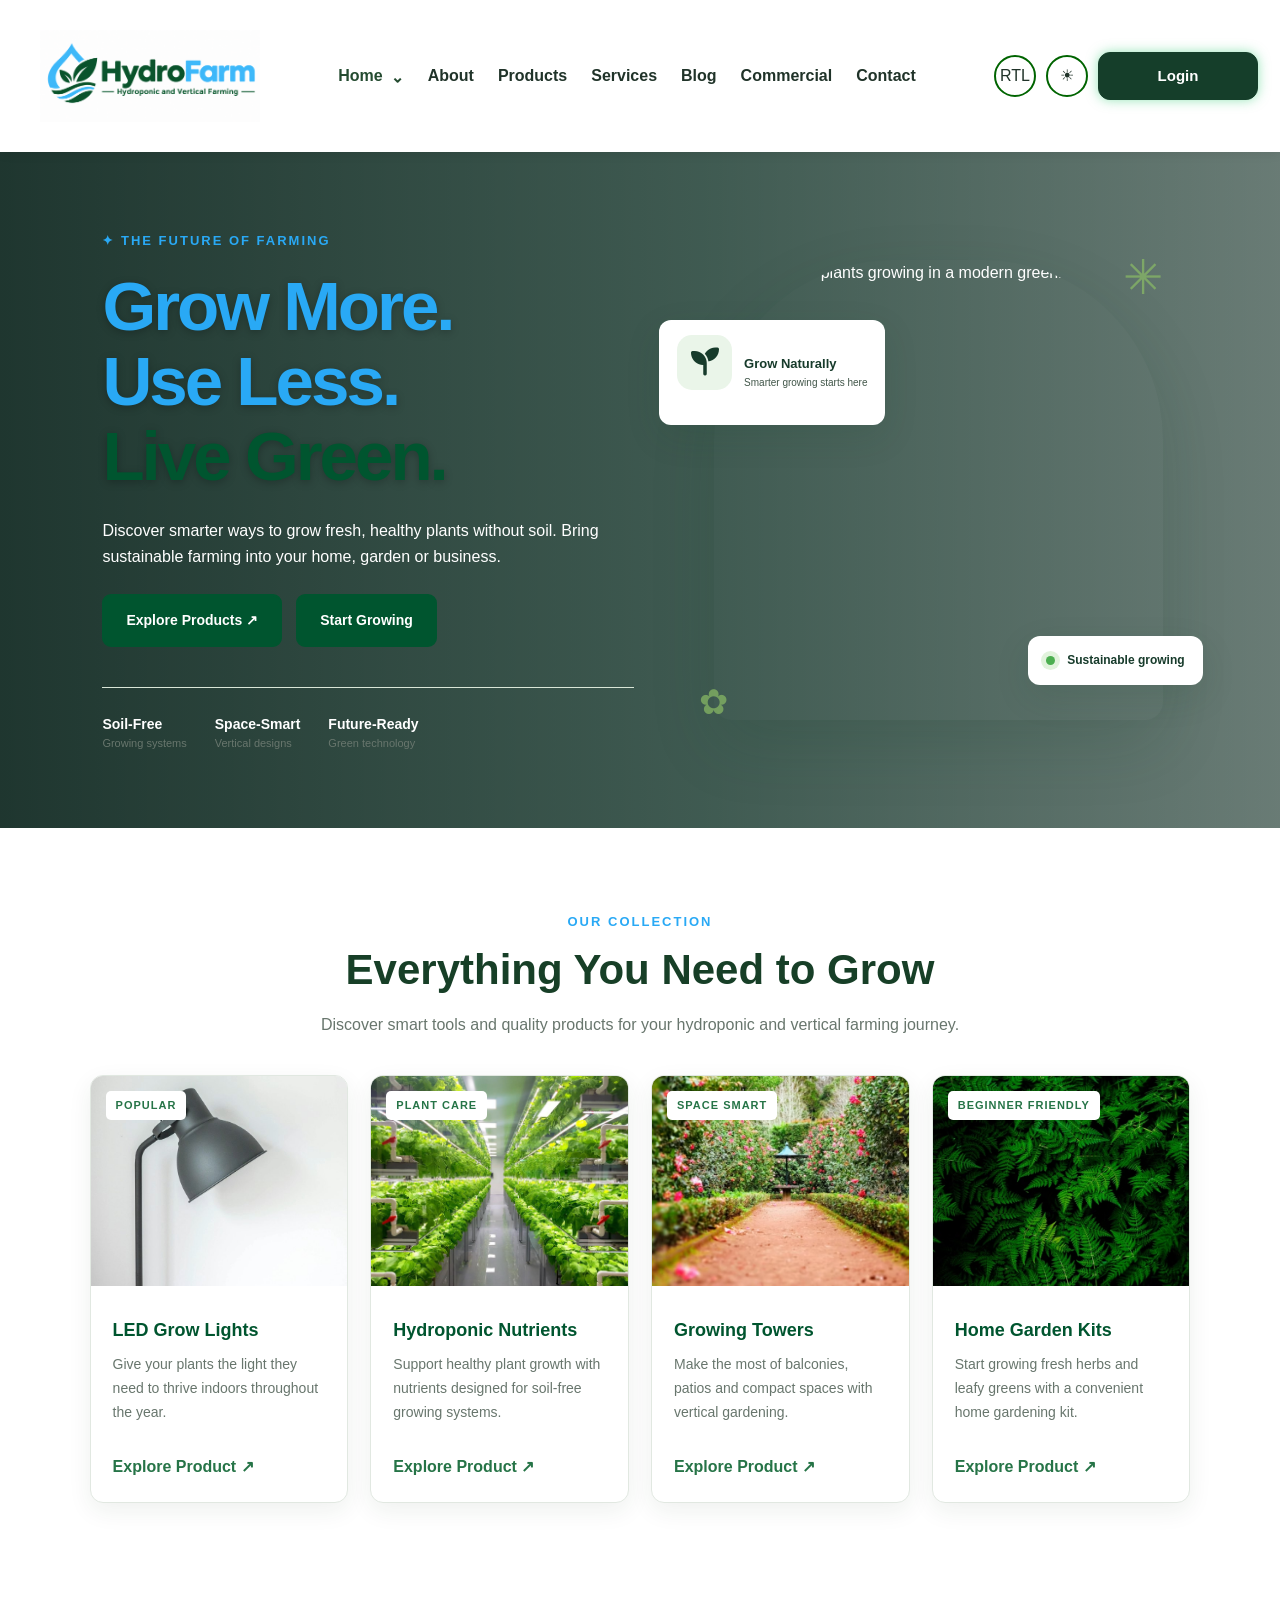
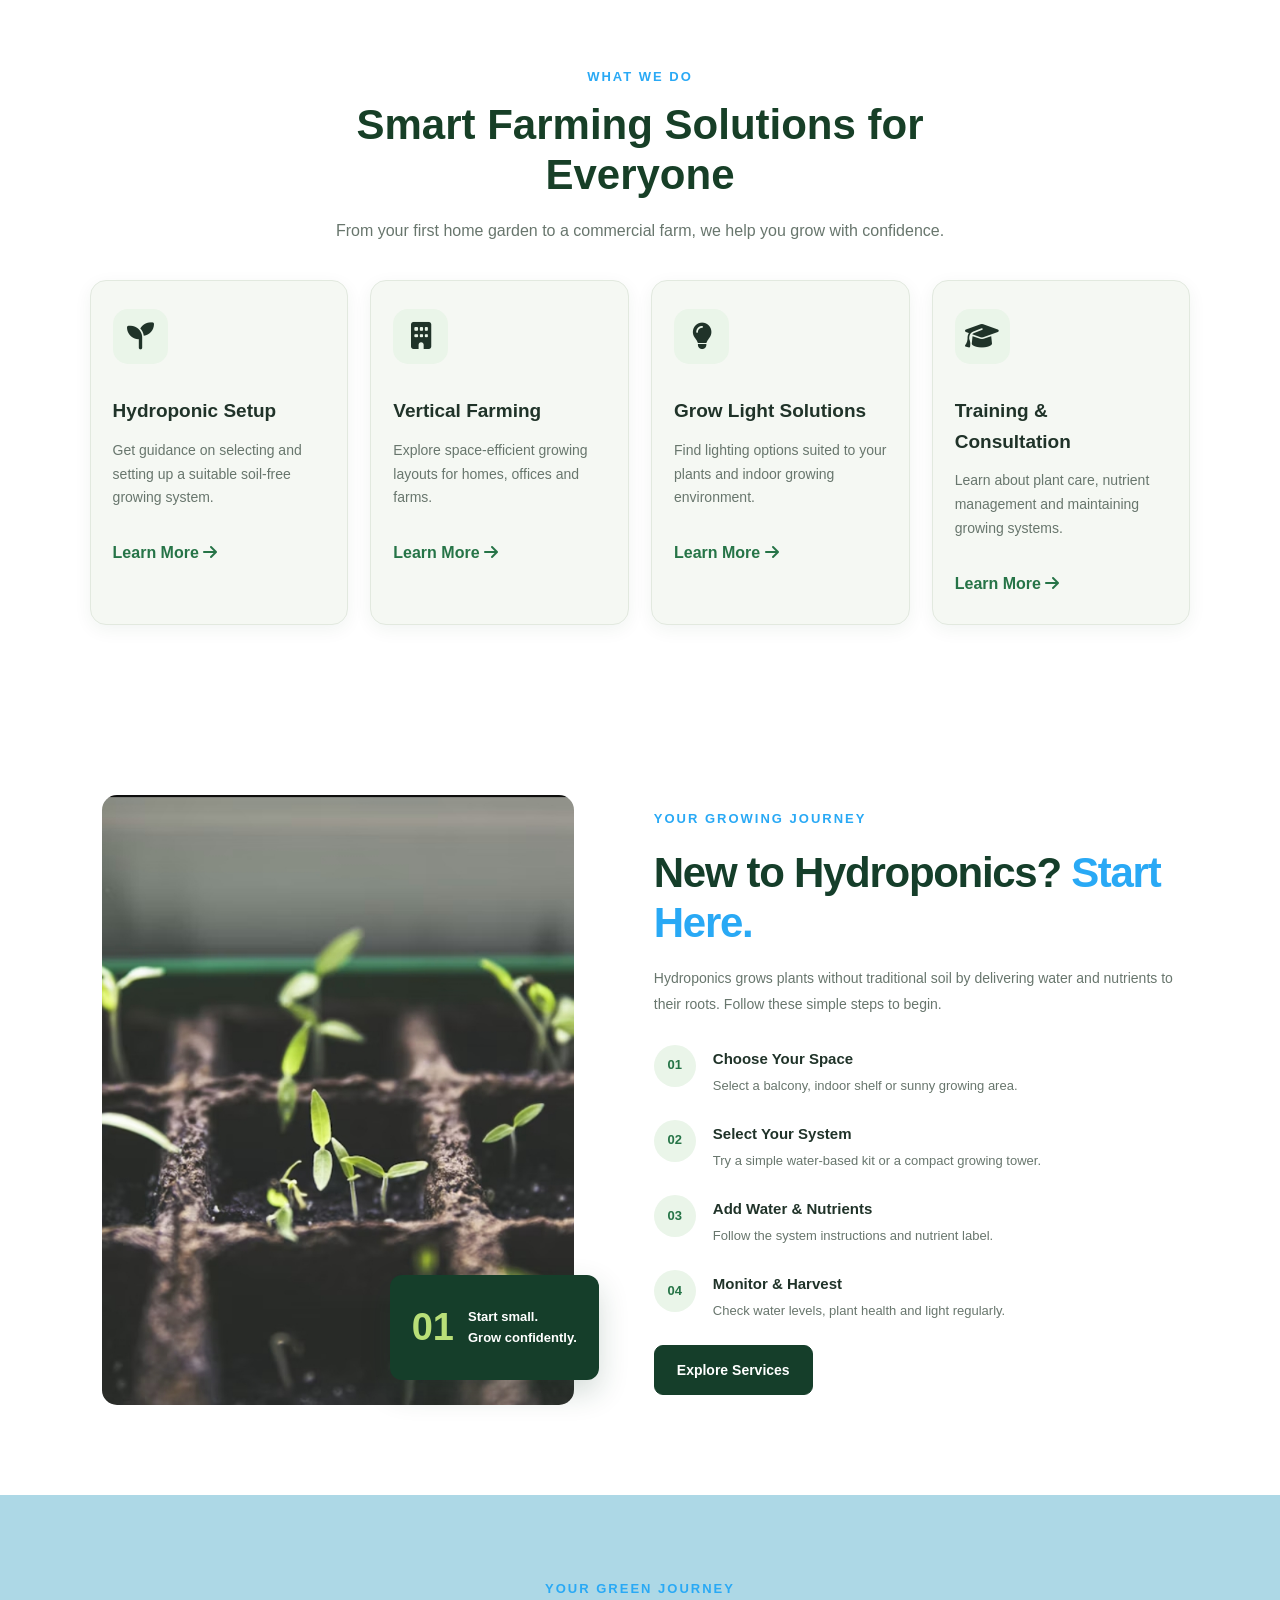
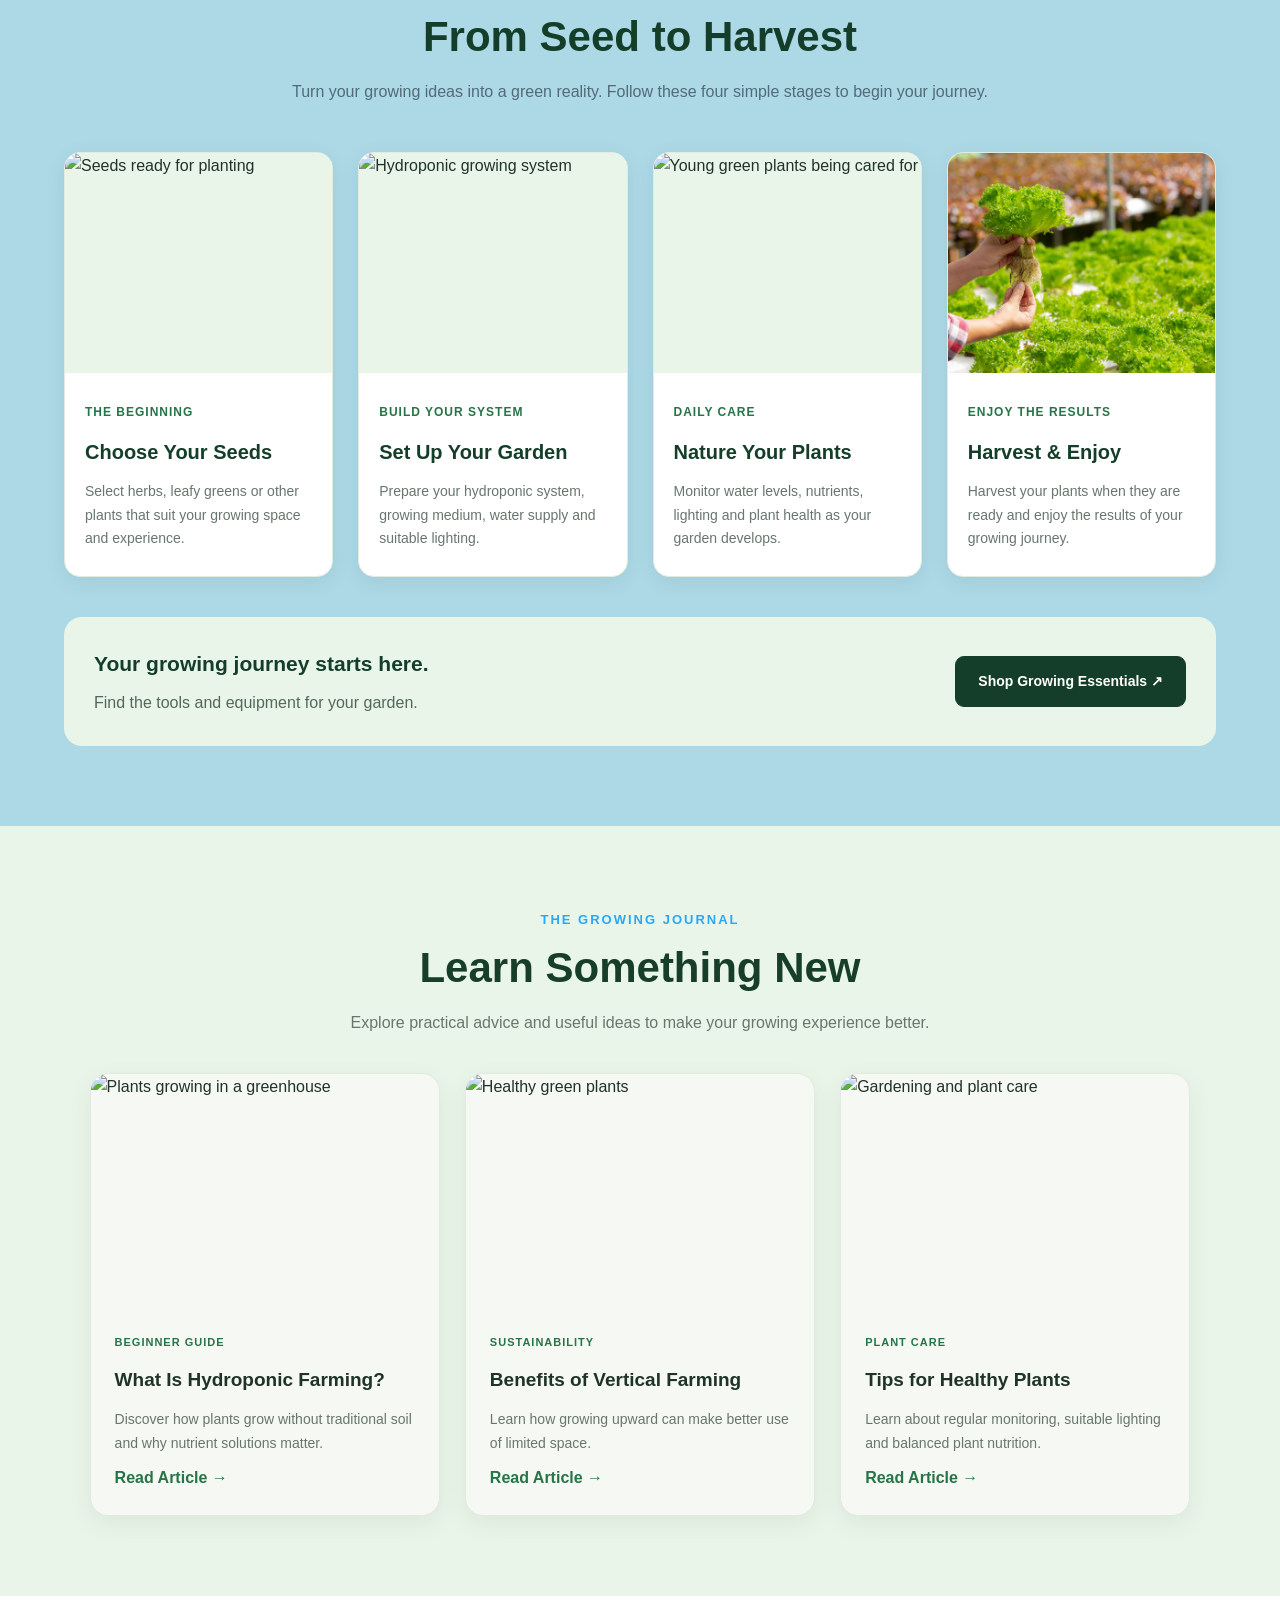
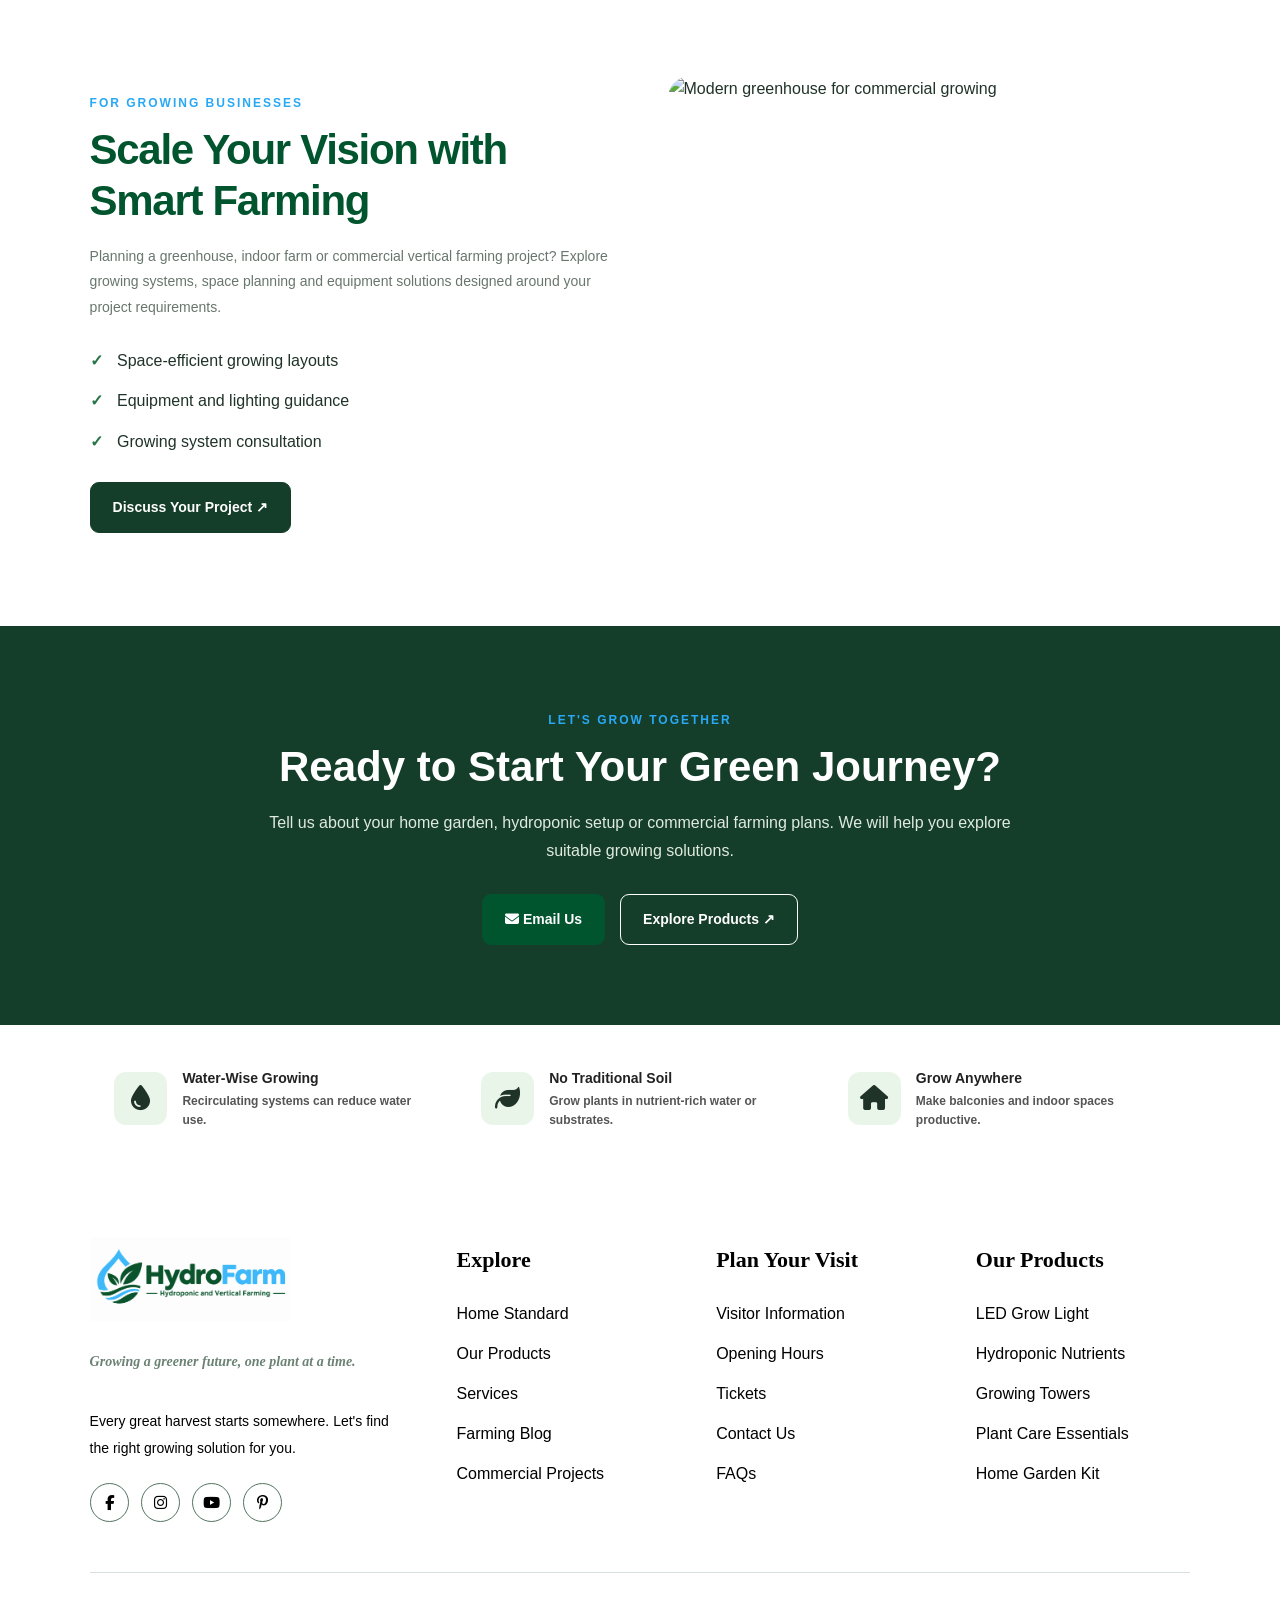
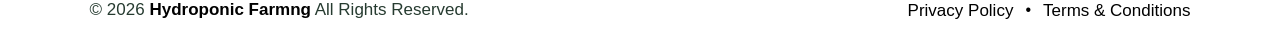
==== commit 079450fa: "Add files via upload" ====
--- a/index.html
+++ b/index.html
@@ -21,7 +21,7 @@
 
     <!-- Logo -->
     <a href="index.html" class="logo">
-        <img src="Images/hydrofarm-logo1.png" alt="HydroFarm Logo">
+        <img src="hydrofarm-logo1.png" alt="HydroFarm Logo">
     </a>
 
     <!-- Mobile Menu Button -->
@@ -172,7 +172,7 @@
 
     <div class="product-grid">
         <article class="product-card">
-            <img src="Images/Lighting.jpg" alt="LED grow light">
+            <img src="Lighting.jpg" alt="LED grow light">
             <div class="product-info">
                 <span class="product-tag">POPULAR</span>
                 <h3>LED Grow Lights</h3>
@@ -183,7 +183,7 @@
         </article>
 
         <article class="product-card">
-            <img src="Images/Nutrients.jpg" alt="Hydroponic plant nutrients">
+            <img src="Nutrients.jpg" alt="Hydroponic plant nutrients">
             <div class="product-info">
                 <span class="product-tag">PLANT CARE</span>
                 <h3>Hydroponic Nutrients</h3>
@@ -194,7 +194,7 @@
         </article>
 
         <article class="product-card">
-            <img src="Images/Growing Tower.jpeg" alt="Vertical growing tower">
+            <img src="Growing Tower.jpeg" alt="Vertical growing tower">
             <div class="product-info">
                 <span class="product-tag">SPACE SMART</span>
                 <h3>Growing Towers</h3>
@@ -205,7 +205,7 @@
         </article>
 
         <article class="product-card">
-            <img src="Images/Home Garden kit.jpeg" alt="Home hydroponic garden kit">
+            <img src="Home Garden kit.jpeg" alt="Home hydroponic garden kit">
             <div class="product-info">
                 <span class="product-tag">BEGINNER FRIENDLY</span>
                 <h3>Home Garden Kits</h3>
@@ -286,7 +286,7 @@
 <!-- Getting Started Guide -->
         <section class="guide-section section-pad" id="guide">
             <div class="guide-image">
-                <img src="Images/Hydro Grow.jpeg"
+                <img src="Hydro Grow.jpeg"
                      alt="Greenhouse plants growing in rows">
                 <div class="guide-badge">
                     <strong>01</strong>
@@ -398,7 +398,7 @@
 
         <article class="journey-card">
             <div class="journey-image">
-                <img src="Images/Fresh Harvest.jpg"
+                <img src="Fresh Harvest.jpg"
                      alt="Freshly harvested leafy greens">
             </div>
             <div class="journey-info">
@@ -595,7 +595,7 @@
         <div class="footer-brand">
 
             <a href="#home" class="footer-logo">
-                <img src="Images/hydrofarm-logo1.png"
+                <img src="hydrofarm-logo1.png"
                      alt="HydroGrow Logo">
             </a>
 
